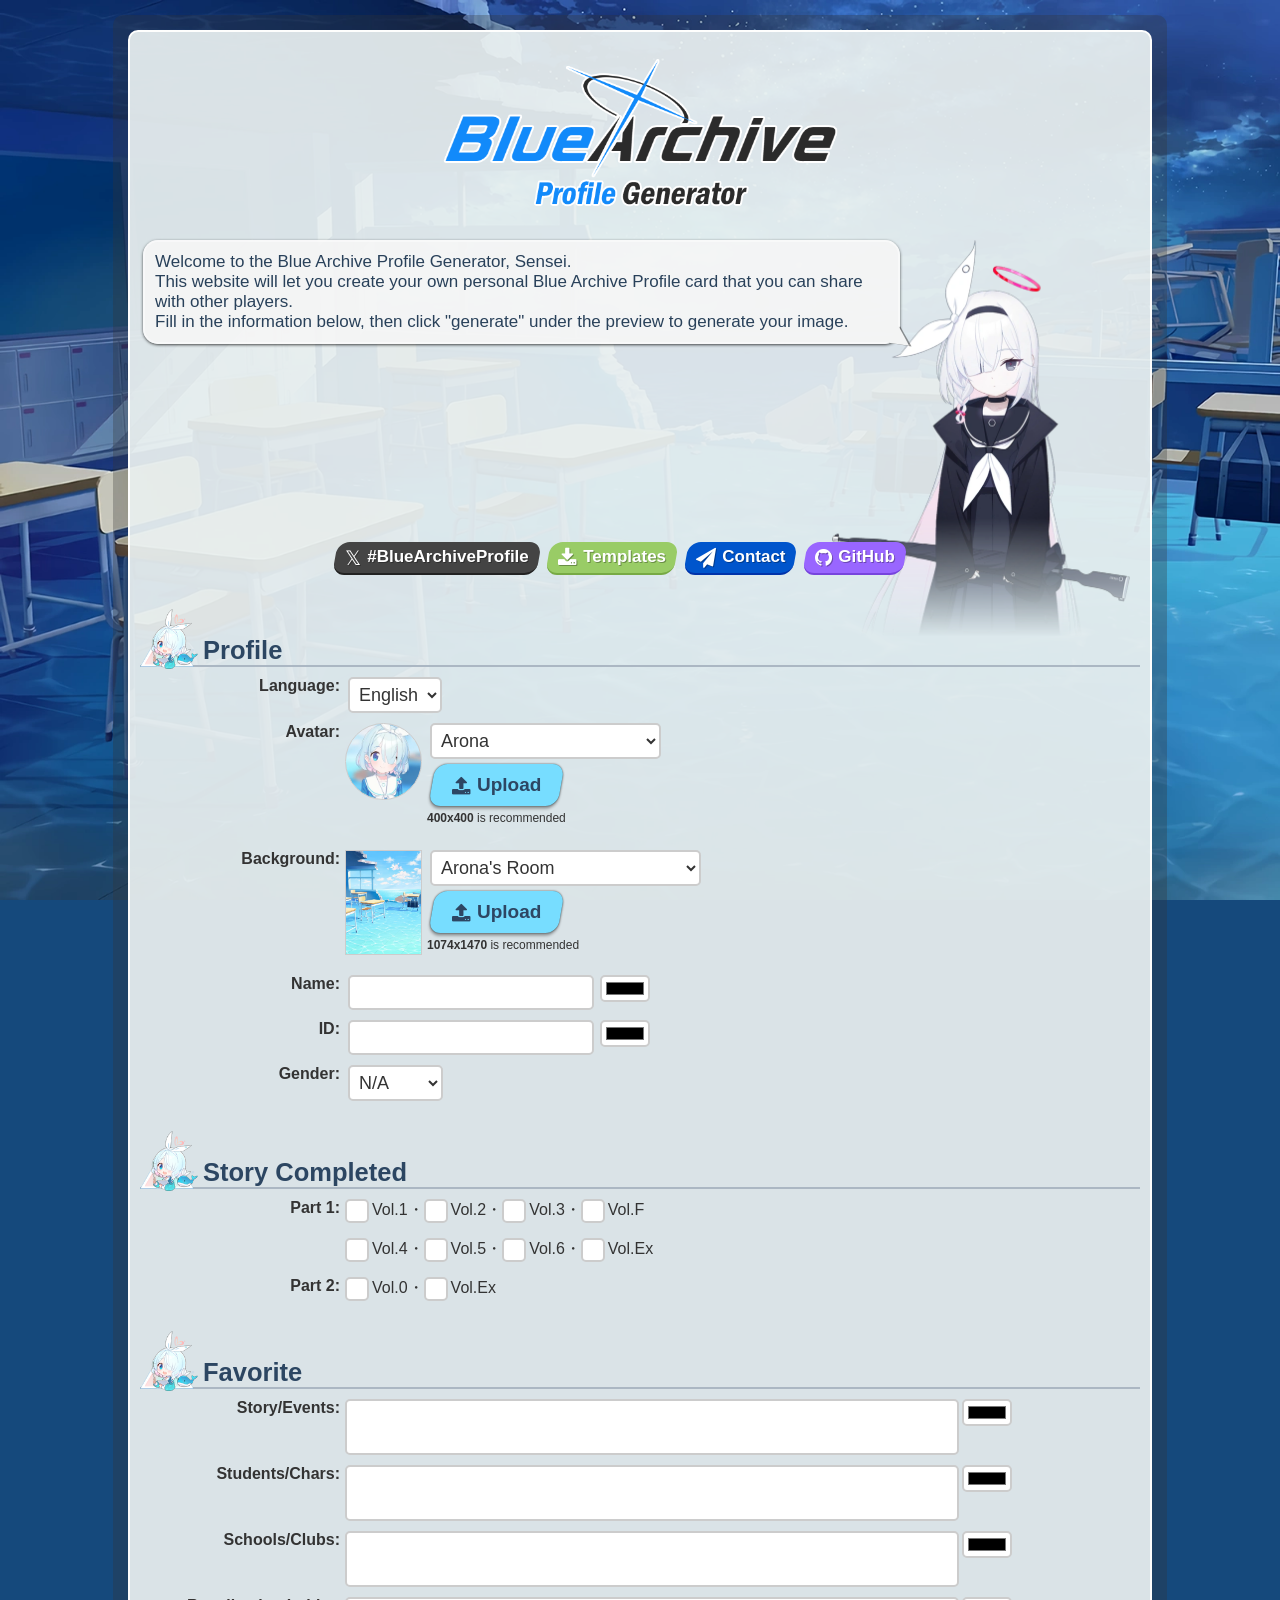
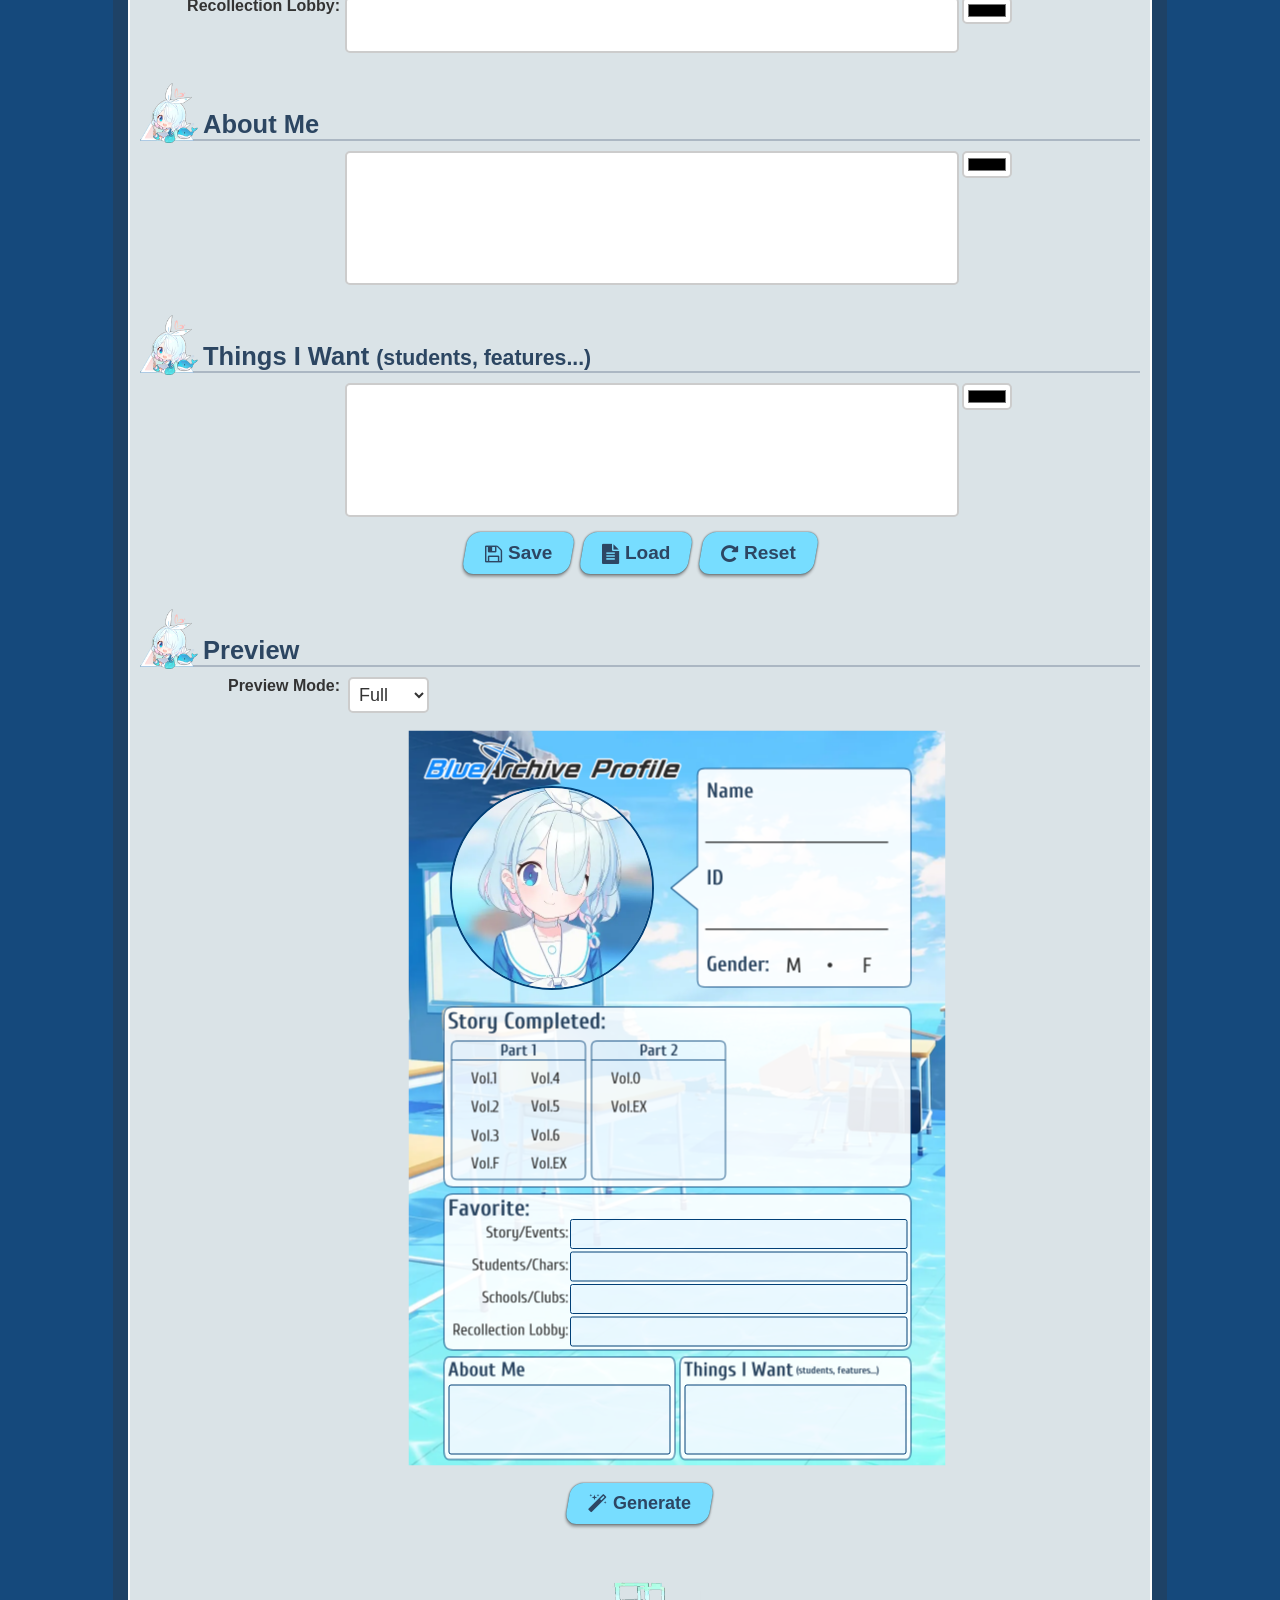
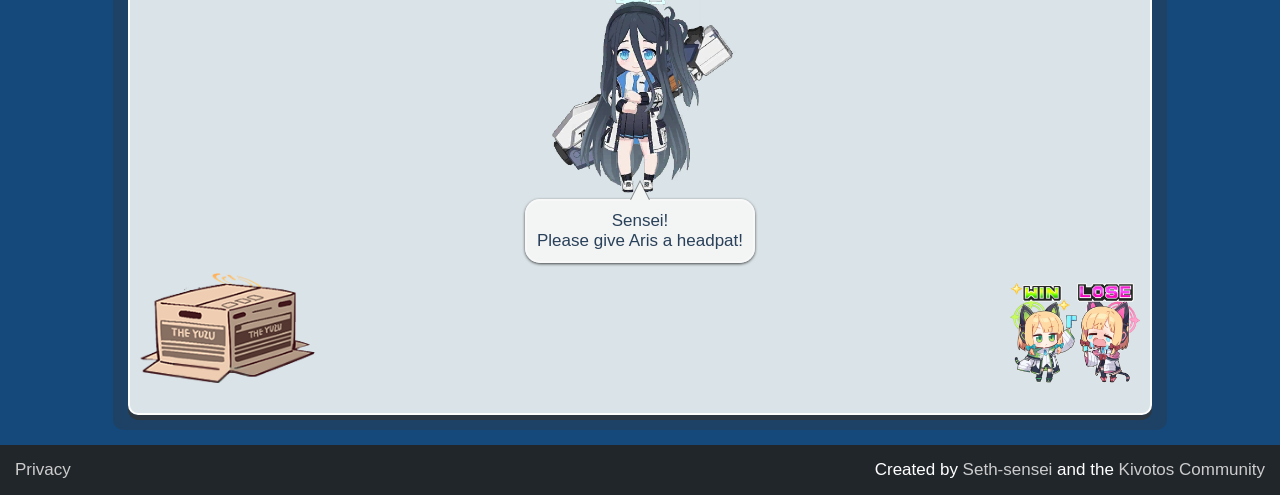
==== index.html @ 36528343 "Initial commit" ====
<!DOCTYPE html>
<html prefix="og: http://ogp.me/ns#">
  <head>
    <title>Blue Archive Profile Generator</title>
    <meta name="title" content="Blue Archive Profile Generator">
    <meta name="twitter:title" content="Blue Archive Profile Generator">
    <meta property="og:title" content="Blue Archive Profile Generator">
    <meta name="description" content="Create and share your Blue Archive profile with others.">
    <meta property="og:description" content="Create and share your Blue Archive profile with others.">
    <link rel="shortcut icon" type="image/x-icon" href="shittim-chest/images/plana.ico">

    <meta name="keywords" content="Blue Archive profile, ブルアカプロフィール, templates, テンプレート">
    <meta name="language" content="en">
    <meta charset="UTF-8">
    <meta name="viewport" content="width=device-width, initial-scale=1">

    <meta property="og:site_name" content="sethclydesdale.github.io">
    <meta property="og:url" content="https://sethclydesdale.github.io/ba-profile-generator/">
    <meta property="og:type" content="website">
    <meta property="og:image" content="https://sethclydesdale.github.io/ba-profile-generator/shittim-chest/images/social.png">
    <meta name="twitter:card" content="summary">
    <meta name="twitter:creator" content="@SethC1995">

    <link rel="stylesheet" href="shittim-chest/plana.min.css">
    <script src="shittim-chest/arona.min.js"></script>
    <script src="shittim-chest/html2canvas.min.js"></script>
    <script src="shittim-chest/ga.js" async></script>
  </head>

  <body ondrop="Arona.dropFile(event);" class="en-lang">
<script>
// quick lang change
if (storageOK && localStorage.BAProfile && !/"lang":"en"/.test(localStorage.BAProfile)) {
  Arona.profile.lang = localStorage.BAProfile.replace(/.*?"lang":"(.*?)".*/gmi, '$1');
  document.body.className = Arona.profile.lang + '-lang';
}
  
// quick background change
if (Arona.asleep) {
  document.documentElement.className = 'night';
}
</script>
    <div id="content">
      <div id="content-inner">
        <h1 id="logo"><a href="./" title="Blue Archive Profile Generator"><img src="shittim-chest/images/logo.png" alt="Blue Archive Profile Generator"></a></h1>
        <div id="intro-box" class="clear">
          <p id="intro-bubble"><span class="en">Welcome to the Blue Archive Profile Generator, Sensei!</span><span class="ja">先生、ブルアカプロフィールジェネレーターへようこそ！</span><br><span class="en">This website will let you create your own personal Blue Archive Profile card that you can share with other players.</span><span class="ja">ここで自分のブルアカプロフィールカードを作ることができます。</span><br><span class="en">Fill in the information below, then click "generate" under the preview to generate your image!</span><span class="ja">次の情報を書き込み終わったら、プレビューの下の「生成する」をクリックしてください！</span></p>
          <div id="intro-arona-container"><img id="arona" src="shittim-chest/images/arona/1.webp"><div id="headpat" onclick="Arona.headpat();"></div></div>
          <div id="preload">
            <img src="shittim-chest/images/arona/2.webp">
            <img src="shittim-chest/images/plana/2.webp">
          </div>
          <script>
            // get and cache Arona/Plana's elements
            Arona.body = document.getElementById('arona');
            Arona.container = document.getElementById('intro-arona-container');
            
            // things to do while Arona is snoozing
            if (Arona.asleep) {
              // change Arona to Plana 
              Arona.expression(1);
              
              // change tone of dialogue for Plana
              var introBubble = document.getElementById('intro-bubble');
              introBubble.innerHTML = introBubble.innerHTML.replace(/!/g, '.').replace(/！/g, '。');
            }
          </script>
        </div>
        
        <div id="button-options">
          <span class="en"><a class="link-profiles button" href="https://x.com/search?q=%23BlueArchiveProfile&src=typed_query&f=live" target="_blank"><i class="fa">&#x1D54F;</i><i>#BlueArchiveProfile</i></a></span>
          <span class="ja"><a class="link-profiles button" href="https://x.com/search?q=%23%E3%83%96%E3%83%AB%E3%82%A2%E3%82%AB%E3%83%97%E3%83%AD%E3%83%95%E3%82%A3%E3%83%BC%E3%83%AB&src=typed_query&f=live" target="_blank"><i class="fa">&#x1D54F;</i><i>#ブルアカプロフィール</i></a></span>
          <a id="link-download" class="button" href="shittim-chest/template/BA%20Profile%20Templates.zip"><i class="fa">&#xf019;</i><span class="en">Templates</span><span class="ja">テンプレート</span></a>
          <a id="link-contact" class="button" href="contact/"><i class="fa">&#xf1d8;</i><span class="en">Contact</span><span class="ja">連絡する</span></a>
          <a id="link-github" class="button" href="https://github.com/SethClydesdale/ba-profile-generator"><i class="fa">&#xf09b;</i><i>GitHub</i></a><br>
        </div>
        
        <div id="info-zone">
          <h2 id="info"><span class="en">Profile</span><span class="ja">プロフィール</span></h2>
          <div class="info-row">
            <label class="label" for="info-lang"><span class="en">Language:</span><span class="ja">言語：</span></label>
            <select id="info-lang" onchange="Arona.updateProfile(this, 'lang');">
              <option value="en" selected>English</option>
              <option value="ja">日本語</option>
            </select>
          </div>
          
          <div class="info-row">
            <label class="label" for="info-avatar"><span class="en">Avatar:</span><span class="ja">プロフィール写真：</span></label>
            <div class="sub-container clear">
              <div id="avatar-prev"></div>
              <select id="info-avatar" onchange="Arona.updateProfile(this, 'avatar');">
                <option value="custom" data-en="Custom" data-ja="カスタム"></option>
                <optgroup data-en="Schale" data-ja="シャーレ" label="">
                  <option value="arona" data-en="Arona" data-ja="アロナ" selected></option>
                  <option value="plana" data-en="Plana" data-ja="プラナ"></option>
                  <option value="sensei" data-en="Sensei (Game)" data-ja="先生（ゲーム）"></option>
                  <option value="sensei2" data-en="Sensei (Anime)" data-ja="先生（アニメ）"></option>
                  <option value="sensei3" data-en="Sensei (GDD Manga)" data-ja="先生（GKBの漫画）"></option>
                  <option value="sensei4" data-en="Sensei (PS68 Manga)" data-ja="先生（便利屋68の漫画）"></option>
                  <option value="sora" data-en="Sora" data-ja="ソラ"></option>
                </optgroup>
                <optgroup data-en="Abydos" data-ja="アビドス" label="">
                  <option value="ayane" data-en="Ayane" data-ja="アヤネ"></option>
                  <option value="ayane_swimsuit" data-en="Ayane (Swimsuit)" data-ja="アヤネ（水着）"></option>
                  <option value="hoshino" data-en="Hoshino" data-ja="ホシノ"></option>
                  <option value="hoshino_battle" data-en="Hoshino (Armed)" data-ja="ホシノ（臨戦）"></option>
                  <option value="hoshino_swimsuit" data-en="Hoshino (Swimsuit)" data-ja="ホシノ（水着）"></option>
                  <option value="nonomi" data-en="Nonomi" data-ja="ノノミ"></option>
                  <option value="nonomi_swimsuit" data-en="Nonomi (Swimsuit)" data-ja="ノノミ（水着）"></option>
                  <option value="serika" data-en="Serika" data-ja="セリカ"></option>
                  <option value="serika_new_year" data-en="Serika (New Year)" data-ja="セリカ（正月）"></option>
                  <option value="serika_swimsuit" data-en="Serika (Swimsuit)" data-ja="セリカ（水着）"></option>
                  <option value="shiroko" data-en="Shiroko" data-ja="シロコ"></option>
                  <option value="shiroko_riding" data-en="Shiroko (Riding)" data-ja="シロコ（ライディング）"></option>
                  <option value="shiroko_swimsuit" data-en="Shiroko (Swimsuit)" data-ja="シロコ（水着）"></option>
                  <option value="shiroko_terror" data-en="Shiroko＊Terror" data-ja="シロコ＊テラー"></option>
                </optgroup>
                <optgroup data-en="Arius" data-ja="アリウス" label="">
                  <option value="atsuko" data-en="Atsuko" data-ja="アツコ"></option>
                  <option value="atsuko_swimsuit" data-en="Atsuko (Swimsuit)" data-ja="アツコ（水着）"></option>
                  <option value="hiyori" data-en="Hiyori" data-ja="ヒヨリ"></option>
                  <option value="hiyori_swimsuit" data-en="Hiyori (Swimsuit)" data-ja="ヒヨリ（水着）"></option>
                  <option value="misaki" data-en="Misaki" data-ja="ミサキ"></option>
                  <option value="misaki_swimsuit" data-en="Misaki (Swimsuit)" data-ja="ミサキ（水着）"></option>
                  <option value="saori" data-en="Saori" data-ja="サオリ"></option>
                  <option value="saori_dress" data-en="Saori (Dress)" data-ja="サオリ（ドレス）"></option>
                  <option value="saori_swimsuit" data-en="Saori (Swimsuit)" data-ja="サオリ（水着）"></option>
                  <option value="subaru" data-en="Subaru" data-ja="スバル"></option>
                </optgroup>
                <optgroup data-en="Collab" data-ja="コラボ" label="">
                  <option value="hatsune_miku" data-en="Hatsune Miku" data-ja="初音ミク"></option>
                  <option value="misaka_mikoto" data-en="Misaka Mikoto" data-ja="御坂美琴"></option>
                  <option value="shokuhou_misaki" data-en="Shokuhou Misaki" data-ja="食蜂操祈"></option>
                  <option value="saten_ruiko" data-en="Saten Ruiko" data-ja="佐天涙子"></option>
                </optgroup>
                <optgroup data-en="Gehenna" data-ja="ゲヘナ" label="">
                  <option value="akari" data-en="Akari" data-ja="アカリ"></option>
                  <option value="akari_new_year" data-en="Akari (New Year)" data-ja="アカリ（正月）"></option>
                  <option value="ako" data-en="Ako" data-ja="アコ"></option>
                  <option value="ako_dress" data-en="Ako (Dress)" data-ja="アコ（ドレス）"></option>
                  <option value="aru" data-en="Aru" data-ja="アル"></option>
                  <option value="aru_dress" data-en="Aru (Dress)" data-ja="アル（ドレス）"></option>
                  <option value="aru_new_year" data-en="Aru (New Year)" data-ja="アル（正月）"></option>
                  <option value="chiaki" data-en="Chiaki" data-ja="チアキ"></option>
                  <option value="chinatsu" data-en="Chinatsu" data-ja="チナツ"></option>
                  <option value="chinatsu_hot_spring" data-en="Chinatsu (Hot Spring)" data-ja="チナツ（温泉）"></option>
                  <option value="fuuka" data-en="Fuuka" data-ja="フウカ"></option>
                  <option value="fuuka_new_year" data-en="Fuuka (New Year)" data-ja="フウカ（正月）"></option>
                  <option value="haruka" data-en="Haruka" data-ja="ハルカ"></option>
                  <option value="haruka_new_year" data-en="Haruka (New Year)" data-ja="ハルカ（正月）"></option>
                  <option value="haruna" data-en="Haruna" data-ja="ハルナ"></option>
                  <option value="haruna_new_year" data-en="Haruna (New Year)" data-ja="ハルナ（正月）"></option>
                  <option value="haruna_sportswear" data-en="Haruna (Gym)" data-ja="ハルナ（体操服）"></option>
                  <option value="hina" data-en="Hina" data-ja="ヒナ"></option>
                  <option value="hina_dress" data-en="Hina (Dress)" data-ja="ヒナ（ドレス）"></option>
                  <option value="hina_swimsuit" data-en="Hina (Swimsuit)" data-ja="ヒナ（水着）"></option>
                  <option value="ibuki" data-en="Ibuki" data-ja="イブキ"></option>
                  <option value="iori" data-en="Iori" data-ja="イオリ"></option>
                  <option value="iori_swimsuit" data-en="Iori (Swimsuit)" data-ja="イオリ（水着）"></option>
                  <option value="iroha" data-en="Iroha" data-ja="イロハ"></option>
                  <option value="izumi" data-en="Izumi" data-ja="イズミ"></option>
                  <option value="izumi_new_year" data-en="Izumi (New Year)" data-ja="イズミ（正月）"></option>
                  <option value="izumi_swimsuit" data-en="Izumi (Swimsuit)" data-ja="イズミ（水着）"></option>
                  <option value="junko" data-en="Junko" data-ja="ジュンコ"></option>
                  <option value="junko_new_year" data-en="Junko (New Year)" data-ja="ジュンコ（正月）"></option>
                  <option value="juri" data-en="Juri" data-ja="ジュリ"></option>
                  <option value="juri_part-timer" data-en="Juri (Part-Timer)" data-ja="ジュリ（アルバイト）"></option>
                  <option value="kasumi" data-en="Kasumi" data-ja="カスミ"></option>
                  <option value="kayoko" data-en="Kayoko" data-ja="カヨコ"></option>
                  <option value="kayoko_dress" data-en="Kayoko (Dress)" data-ja="カヨコ（ドレス）"></option>
                  <option value="kayoko_new_year" data-en="Kayoko (New Year)" data-ja="カヨコ（正月）"></option>
                  <option value="kirara" data-en="Kirara" data-ja="キララ"></option>
                  <option value="makoto" data-en="Makoto" data-ja="マコト"></option>
                  <option value="megu" data-en="Megu" data-ja="メグ"></option>
                  <option value="mutsuki" data-en="Mutsuki" data-ja="ムツキ"></option>
                  <option value="mutsuki_new_year" data-en="Mutsuki (New Year)" data-ja="ムツキ（正月）"></option>
                  <option value="satsuki" data-en="Satsuki" data-ja="サツキ"></option>
                  <option value="sena" data-en="Sena" data-ja="セナ"></option>
                  <option value="sena_casual" data-en="Sena (Casual)" data-ja="セナ（私服）"></option>
                </optgroup>
                <optgroup data-en="General Student Council" data-ja="連邦生徒会" label="">
                  <option value="aoi" data-en="Aoi" data-ja="アオイ"></option>
                  <option value="ayumu" data-en="Ayumu" data-ja="アユム"></option>
                  <option value="momoka" data-en="Momoka" data-ja="モモカ"></option>
                  <option value="rin" data-en="Rin" data-ja="リン"></option>
                </optgroup>
                <optgroup data-en="Highlander" data-ja="ハイランダー" label="">
                  <option value="aoba" data-en="Aoba" data-ja="アオバ"></option>
                  <option value="hikari" data-en="Hikari" data-ja="ヒカリ"></option>
                  <option value="nozomi" data-en="Nozomi" data-ja="ノゾミ"></option>
                </optgroup>
                <optgroup data-en="Hyakkiyako" data-ja="百鬼夜行" label="">
                  <option value="chise" data-en="Chise" data-ja="チセ"></option>
                  <option value="chise_swimsuit" data-en="Chise (Swimsuit)" data-ja="チセ（水着）"></option>
                  <option value="izuna" data-en="Izuna" data-ja="イズナ"></option>
                  <option value="izuna_swimsuit" data-en="Izuna (Swimsuit)" data-ja="イズナ（水着）"></option>
                  <option value="kaede" data-en="Kaede" data-ja="カエデ"></option>
                  <option value="kaho" data-en="Kaho" data-ja="カホ"></option>
                  <option value="kikyou" data-en="Kikyou" data-ja="キキョウ"></option>
                  <option value="kikyou_swimsuit" data-en="Kikyou (Swimsuit)" data-ja="キキョウ（水着）"></option>
                  <option value="michiru" data-en="Michiru" data-ja="ミチル"></option>
                  <option value="michiru_dress" data-en="Michiru (Dress)" data-ja="ミチル（ドレス）"></option>
                  <option value="mimori" data-en="Mimori" data-ja="ミモリ"></option>
                  <option value="mimori_swimsuit" data-en="Mimori (Swimsuit)" data-ja="ミモリ（水着）"></option>
                  <option value="nagusa" data-en="Nagusa" data-ja="ナグサ"></option>
                  <option value="niya" data-en="Niya" data-ja="ニヤ"></option>
                  <option value="pina" data-en="Pina" data-ja="フィーナ"></option>
                  <option value="pina_guide" data-en="Pina (Guide)" data-ja="フィーナ（ガイド）"></option>
                  <option value="renge" data-en="Renge" data-ja="レンゲ"></option>
                  <option value="renge_swimsuit" data-en="Renge (Swimsuit)" data-ja="レンゲ（水着）"></option>
                  <option value="shizuko" data-en="Shizuko" data-ja="シズコ"></option>
                  <option value="shizuko_swimsuit" data-en="Shizuko (Swimsuit)" data-ja="シズコ（水着）"></option>
                  <option value="tsubaki" data-en="Tsubaki" data-ja="ツバキ"></option>
                  <option value="tsubaki_guide" data-en="Tsubaki (Guide)" data-ja="ツバキ（ガイド）"></option>
                  <option value="tsukuyo" data-en="Tsukuyo" data-ja="ツクヨ"></option>
                  <option value="tsukuyo_dress" data-en="Tsukuyo (Dress)" data-ja="ツクヨ（ドレス）"></option>
                  <option value="umika" data-en="Umika" data-ja="ウミカ"></option>
                  <option value="wakamo" data-en="Wakamo" data-ja="ワカモ"></option>
                  <option value="wakamo_swimsuit" data-en="Wakamo (Swimsuit)" data-ja="ワカモ（水着）"></option>
                  <option value="yukari" data-en="Yukari" data-ja="ユカリ"></option>
                  <option value="yukari_swimsuit" data-en="Yukari (Swimsuit)" data-ja="ユカリ（水着）"></option>
                </optgroup>
                <optgroup data-en="Millennium" data-ja="ミレニアム" label="">
                  <option value="akane" data-en="Akane" data-ja="アカネ"></option>
                  <option value="akane_bunny_girl" data-en="Akane (Bunny)" data-ja="アカネ（バニーガール）"></option>
                  <option value="akane_school_uniform" data-en="Akane (School)" data-ja="アカネ（制服）"></option>
                  <option value="arisu" data-en="Aris" data-ja="アリス"></option>
                  <option value="arisu_battle" data-en="Aris (Armed)" data-ja="アリス（臨戦）"></option>
                  <option value="arisu_maid" data-en="Aris (Maid)" data-ja="アリス（メイド）"></option>
                  <option value="asuna" data-en="Asuna" data-ja="アスナ"></option>
                  <option value="asuna_bunny_girl" data-en="Asuna (Bunny)" data-ja="アスナ（バニーガール）"></option>
                  <option value="asuna_school_uniform" data-en="Asuna (School)" data-ja="アスナ（制服）"></option>
                  <option value="chihiro" data-en="Chihiro" data-ja="チヒロ"></option>
                  <option value="eimi" data-en="Eimi" data-ja="エイミ"></option>
                  <option value="eimi_battle" data-en="Eimi (Armed)" data-ja="エイミ（臨戦）"></option>
                  <option value="eimi_swimsuit" data-en="Eimi (Swimsuit)" data-ja="エイミ（水着）"></option>
                  <option value="hare" data-en="Hare" data-ja="ハレ"></option>
                  <option value="hare_camping" data-en="Hare (Camp)" data-ja="ハレ（キャンプ）"></option>
                  <option value="hibiki" data-en="Hibiki" data-ja="ヒビキ"></option>
                  <option value="hibiki_cheerleader" data-en="Hibiki (Cheer Squad)" data-ja="ヒビキ（応援団）"></option>
                  <option value="himari" data-en="Himari" data-ja="ヒマリ"></option>
                  <option value="himari_battle" data-en="Himari (Armed)" data-ja="ヒマリ（臨戦）"></option>
                  <option value="karin" data-en="Karin" data-ja="カリン"></option>
                  <option value="karin_bunny_girl" data-en="Karin (Bunny)" data-ja="カリン（バニーガール）"></option>
                  <option value="karin_school_uniform" data-en="Karin (School)" data-ja="カリン（制服）"></option>
                  <option value="kei" data-en="Kei" data-ja="ケイ"></option>
                  <option value="kotama" data-en="Kotama" data-ja="コタマ"></option>
                  <option value="kotama_camping" data-en="Kotama (Camp)" data-ja="コタマ（キャンプ）"></option>
                  <option value="kotori" data-en="Kotori" data-ja="コトリ"></option>
                  <option value="kotori_cheerleader" data-en="Kotori (Cheer Squad)" data-ja="コトリ（応援団）"></option>
                  <option value="koyuki" data-en="Koyuki" data-ja="コユキ"></option>
                  <option value="koyuki_pajama" data-en="Koyuki (Pajamas)" data-ja="コユキ（パジャマ）"></option>
                  <option value="maki" data-en="Maki" data-ja="マキ"></option>
                  <option value="maki_camping" data-en="Maki (Camp)" data-ja="マキ（キャンプ）"></option>
                  <option value="midori" data-en="Midori" data-ja="ミドリ"></option>
                  <option value="midori_maid" data-en="Midori (Maid)" data-ja="ミドリ（メイド）"></option>
                  <option value="momoi" data-en="Momoi" data-ja="モモイ"></option>
                  <option value="momoi_maid" data-en="Momoi (Maid)" data-ja="モモイ（メイド）"></option>
                  <option value="neru" data-en="Neru" data-ja="ネル"></option>
                  <option value="neru_bunny_girl" data-en="Neru (Bunny)" data-ja="ネル（バニーガール）"></option>
                  <option value="neru_school_uniform" data-en="Neru (School)" data-ja="ネル（制服）"></option>
                  <option value="noa" data-en="Noa" data-ja="ノア"></option>
                  <option value="noa_pajama" data-en="Noa (Pajamas)" data-ja="ノア（パジャマ）"></option>
                  <option value="rei" data-en="Rei" data-ja="レイ"></option>
                  <option value="rio" data-en="Rio" data-ja="リオ"></option>
                  <option value="rio_battle" data-en="Rio (Armed)" data-ja="リオ（臨戦）"></option>
                  <option value="sumire" data-en="Sumire" data-ja="スミレ"></option>
                  <option value="sumire_part-timer" data-en="Sumire (Part-Timer)" data-ja="スミレ（アルバイト）"></option>
                  <option value="toki" data-en="Toki" data-ja="トキ"></option>
                  <option value="toki_battle" data-en="Toki (Armed)" data-ja="トキ（臨戦）"></option>
                  <option value="toki_bunny_girl" data-en="Toki (Bunny)" data-ja="トキ（バニーガール）"></option>
                  <option value="utaha" data-en="Utaha" data-ja="ウタハ"></option>
                  <option value="utaha_cheerleader" data-en="Utaha (Cheer Squad)" data-ja="ウタハ（応援団）"></option>
                  <option value="yuuka" data-en="Yuuka" data-ja="ユウカ"></option>
                  <option value="yuuka_pajama" data-en="Yuuka (Pajamas)" data-ja="ユウカ（パジャマ）"></option>
                  <option value="yuuka_sportswear" data-en="Yuuka (Gym)" data-ja="ユウカ（体操服）"></option>
                  <option value="yuzu" data-en="Yuzu" data-ja="ユズ"></option>
                  <option value="yuzu_battle" data-en="Yuzu (Armed)" data-ja="ユズ（臨戦）"></option>
                  <option value="yuzu_maid" data-en="Yuzu (Maid)" data-ja="ユズ（メイド）"></option>
                </optgroup>
                <optgroup data-en="Red Winter" data-ja="レッドウィンター" label="">
                  <option value="cherino" data-en="Cherino" data-ja="チェリノ"></option>
                  <option value="cherino_hot_spring" data-en="Cherino (Hot Spring)" data-ja="チェリノ（温泉）"></option>
                  <option value="marina" data-en="Marina" data-ja="マリナ"></option>
                  <option value="marina_qipao" data-en="Marina (Qipao)" data-ja="マリナ（チャイナ）"></option>
                  <option value="meru" data-en="Meru" data-ja="メル"></option>
                  <option value="minori" data-en="Minori" data-ja="ミノリ"></option>
                  <option value="momiji" data-en="Momiji" data-ja="モミジ"></option>
                  <option value="nodoka" data-en="Nodoka" data-ja="ノドカ"></option>
                  <option value="nodoka_hot_spring" data-en="Nodoka (Hot Spring)" data-ja="ノドカ（温泉）"></option>
                  <option value="shigure" data-en="Shigure" data-ja="シグレ"></option>
                  <option value="shigure_hot_spring" data-en="Shigure (Hot Spring)" data-ja="シグレ（温泉）"></option>
                  <option value="takane" data-en="Takane" data-ja="タカネ"></option>
                  <option value="tomoe" data-en="Tomoe" data-ja="トモエ"></option>
                  <option value="tomoe_qipao" data-en="Tomoe (Qipao)" data-ja="トモエ（チャイナ）"></option>
                  <option value="yakumo" data-en="Yakumo" data-ja="ヤクモ"></option>
                </optgroup>
                <optgroup data-en="SRT" data-ja="SRT" label="">
                  <option value="miyako" data-en="Miyako" data-ja="ミヤコ"></option>
                  <option value="miyako_swimsuit" data-en="Miyako (Swimsuit)" data-ja="ミヤコ（水着）"></option>
                  <option value="miyu" data-en="Miyu" data-ja="ミユ"></option>
                  <option value="miyu_swimsuit" data-en="Miyu (Swimsuit)" data-ja="ミユ（水着）"></option>
                  <option value="moe" data-en="Moe" data-ja="モエ"></option>
                  <option value="moe_swimsuit" data-en="Moe (Swimsuit)" data-ja="モエ（水着）"></option>
                  <option value="niko" data-en="Niko" data-ja="ニコ"></option>
                  <option value="otogi" data-en="Otogi" data-ja="オトギ"></option>
                  <option value="saki" data-en="Saki" data-ja="サキ"></option>
                  <option value="saki_swimsuit" data-en="Saki (Swimsuit)" data-ja="サキ（水着）"></option>
                </optgroup>
                <optgroup data-en="Shanhaijing" data-ja="山海経" label="">
                  <option value="kisaki" data-en="Kisaki" data-ja="キサキ"></option>
                  <option value="kokona" data-en="Kokona" data-ja="ココナ"></option>
                  <option value="mina" data-en="Mina" data-ja="ミナ"></option>
                  <option value="reijo" data-en="Reijo" data-ja="レイジョ"></option>
                  <option value="rumi" data-en="Rumi" data-ja="ルミ"></option>
                  <option value="saya" data-en="Saya" data-ja="サヤ"></option>
                  <option value="saya_casual" data-en="Saya (Casual)" data-ja="サヤ（私服）"></option>
                  <option value="shun" data-en="Shun" data-ja="シュン"></option>
                  <option value="shun_kid" data-en="Shun (Small)" data-ja="シュン（幼女）"></option>
                </optgroup>
                <optgroup data-en="Trinity" data-ja="トリニティ" label="">
                  <option value="airi" data-en="Airi" data-ja="アイリ"></option>
                  <option value="airi_band" data-en="Airi (Band)" data-ja="アイリ（バンド）"></option>
                  <option value="azusa" data-en="Azusa" data-ja="アズサ"></option>
                  <option value="azusa_swimsuit" data-en="Azusa (Swimsuit)" data-ja="アズサ（水着）"></option>
                  <option value="hanae" data-en="Hanae" data-ja="ハナエ"></option>
                  <option value="hanae_christmas" data-en="Hanae (Christmas)" data-ja="ハナエ（クリスマス）"></option>
                  <option value="hanako" data-en="Hanako" data-ja="ハナコ"></option>
                  <option value="hanako_swimsuit" data-en="Hanako (Swimsuit)" data-ja="ハナコ（水着）"></option>
                  <option value="hasumi" data-en="Hasumi" data-ja="ハスミ"></option>
                  <option value="hasumi_sportswear" data-en="Hasumi (Gym)" data-ja="ハスミ（体操服）"></option>
                  <option value="hasumi_swimsuit" data-en="Hasumi (Swimsuit)" data-ja="ハスミ（水着）"></option>
                  <option value="hifumi" data-en="Hifumi" data-ja="ヒフミ"></option>
                  <option value="hifumi_swimsuit" data-en="Hifumi (Swimsuit)" data-ja="ヒフミ（水着）"></option>
                  <option value="hinata" data-en="Hinata" data-ja="ヒナタ"></option>
                  <option value="hinata_swimsuit" data-en="Hinata (Swimsuit)" data-ja="ヒナタ（水着）"></option>
                  <option value="ichika" data-en="Ichika" data-ja="イチカ"></option>
                  <option value="ichika_swimsuit" data-en="Ichika (Swimsuit)" data-ja="イチカ（水着）"></option>
                  <option value="kazusa" data-en="Kazusa" data-ja="カズサ"></option>
                  <option value="kazusa_band" data-en="Kazusa (Band)" data-ja="カズサ（バンド）"></option>
                  <option value="koharu" data-en="Koharu" data-ja="コハル"></option>
                  <option value="koharu_swimsuit" data-en="Koharu (Swimsuit)" data-ja="コハル（水着）"></option>
                  <option value="mari" data-en="Mari" data-ja="マリ"></option>
                  <option value="mari_idol" data-en="Mari (Pop Idol)" data-ja="マリ（アイドル）"></option>
                  <option value="mari_sportswear" data-en="Mari (Gym)" data-ja="マリ（体操服）"></option>
                  <option value="mashiro" data-en="Mashiro" data-ja="マシロ"></option>
                  <option value="mashiro_swimsuit" data-en="Mashiro (Swimsuit)" data-ja="マシロ（水着）"></option>
                  <option value="mika" data-en="Mika" data-ja="ミカ"></option>
                  <option value="mika_swimsuit" data-en="Mika (Swimsuit)" data-ja="ミカ（水着）"></option>
                  <option value="mine" data-en="Mine" data-ja="ミネ"></option>
                  <option value="mine_idol" data-en="Mine (Pop Idol)" data-ja="ミネ（アイドル）"></option>
                  <option value="nagisa" data-en="Nagisa" data-ja="ナギサ"></option>
                  <option value="nagisa_swimsuit" data-en="Nagisa (Swimsuit)" data-ja="ナギサ（水着）"></option>
                  <option value="natsu" data-en="Natsu" data-ja="ナツ"></option>
                  <option value="natsu_band" data-en="Natsu (Band)" data-ja="ナツ（バンド）"></option>
                  <option value="rabu" data-en="Rabu" data-ja="ラブ"></option>
                  <option value="reisa" data-en="Reisa" data-ja="レイサ"></option>
                  <option value="reisa_magical" data-en="Reisa (Magical)" data-ja="レイサ（マジカル）"></option>
                  <option value="sakurako" data-en="Sakurako" data-ja="サクラコ"></option>
                  <option value="sakurako_idol" data-en="Sakurako (Pop Idol)" data-ja="サクラコ（アイドル）"></option>
                  <option value="seia" data-en="Seia" data-ja="セイア"></option>
                  <option value="seia_swimsuit" data-en="Seia (Swimsuit)" data-ja="セイア（水着）"></option>
                  <option value="serina" data-en="Serina" data-ja="セリナ"></option>
                  <option value="serina_christmas" data-en="Serina (Christmas)" data-ja="セリナ（クリスマス）"></option>
                  <option value="shimiko" data-en="Shimiko" data-ja="シミコ"></option>
                  <option value="suzumi" data-en="Suzumi" data-ja="スズミ"></option>
                  <option value="suzumi_magical" data-en="Suzumi (Magical)" data-ja="スズミ（マジカル）"></option>
                  <option value="tsurugi" data-en="Tsurugi" data-ja="ツルギ"></option>
                  <option value="tsurugi_swimsuit" data-en="Tsurugi (Swimsuit)" data-ja="ツルギ（水着）"></option>
                  <option value="ui" data-en="Ui" data-ja="ウイ"></option>
                  <option value="ui_swimsuit" data-en="Ui (Swimsuit)" data-ja="ウイ（水着）"></option>
                  <option value="yoshimi" data-en="Yoshimi" data-ja="ヨシミ"></option>
                  <option value="yoshimi_band" data-en="Yoshimi (Band)" data-ja="ヨシミ（バンド）"></option>
                </optgroup>
                <optgroup data-en="Valkyrie" data-ja="ヴァルキューレ" label="">
                  <option value="fubuki" data-en="Fubuki" data-ja="フブキ"></option>
                  <option value="fubuki_swimsuit" data-en="Fubuki (Swimsuit)" data-ja="フブキ（水着）"></option>
                  <option value="kanna" data-en="Kanna" data-ja="カンナ"></option>
                  <option value="kanna_swimsuit" data-en="Kanna (Swimsuit)" data-ja="カンナ（水着）"></option>
                  <option value="kirino" data-en="Kirino" data-ja="キリノ"></option>
                  <option value="kirino_swimsuit" data-en="Kirino (Swimsuit)" data-ja="キリノ（水着）"></option>
                  <option value="konoka" data-en="Konoka" data-ja="コノカ"></option>
                </optgroup>
                <optgroup data-en="Wildhunt" data-ja="ワイルドハント" label="">
                  <option value="eri" data-en="Eri" data-ja="エリ"></option>
                  <option value="fuyu" data-en="Fuyu" data-ja="フユ"></option>
                  <option value="kanoe" data-en="Kanoe" data-ja="カノエ"></option>
                  <option value="miyo" data-en="Miyo" data-ja="ミヨ"></option>
                  <option value="rena" data-en="Rena" data-ja="レナ"></option>
                  <option value="ritsu" data-en="Ritsu" data-ja="リツ"></option>
                </optgroup>
              </select><br>
              <button id="uploadAvatar" class="button" onclick="this.nextSibling.click();"><i class="fa">&#xf093;</i><span class="en">Upload</span><span class="ja">アップロードする</span></button><input id="info-avatarCustom" type="file" accept="image/*" onchange="Arona.updateProfile(this, 'avatarCustom');">
              <span id="avatarOK" class="uploadOK" style="display:none;"><span class="en">Uploaded!</span><span class="ja">アップロードした！</span><img src="shittim-chest/images/arona-yay.png"></span>
              <div class="recommendedSize"><b>400x400</b><span class="en"> is recommended</span><span class="ja">がおすすめ</span></div>
            </div>
          </div>
          
          <div class="info-row">
            <label class="label" for="info-background"><span class="en">Background:</span><span class="ja">壁紙：</span></label>
            <div class="sub-container clear">
              <div id="bg-prev"></div>
              <select id="info-background" onchange="Arona.updateProfile(this, 'background');">
                <option value="custom" data-en="Custom" data-ja="カスタム"></option>
                <optgroup data-en="Scenery" data-ja="景色" label="">
                  <option value="arona-room" data-en="Arona's Room" data-ja="アロナの部屋" selected></option>
                  <option value="plana-room" data-en="Plana's Room" data-ja="プラナの部屋"></option>
                  <option value="abydos" data-en="Abydos" data-ja="アビドス"></option>
                  <option value="abydos2" data-en="Abydos 2" data-ja="アビドス2"></option>
                  <option value="abydos3" data-en="Abydos 3" data-ja="アビドス3"></option>
                  <option value="abydos4" data-en="Abydos 4" data-ja="アビドス4"></option>
                  <option value="arius" data-en="Arius" data-ja="アリウス"></option>
                  <option value="arius2" data-en="Arius 2" data-ja="アリウス2"></option>
                  <option value="atrahasis" data-en="Atra-Hasis' Ark" data-ja="アトラ・ハシースの箱舟"></option>
                  <option value="beach" data-en="Beach" data-ja="浜"></option>
                  <option value="city" data-en="City" data-ja="都市"></option>
                  <option value="classroom" data-en="Classroom" data-ja="教室"></option>
                  <option value="eridu" data-en="Eridu" data-ja="エリドゥ"></option>
                  <option value="eridu2" data-en="Eridu 2" data-ja="エリドゥ2"></option>
                  <option value="eridu3" data-en="Eridu 3" data-ja="エリドゥ3"></option>
                  <option value="gdd-room" data-en="GDD Clubroom" data-ja="GKBの部室"></option>
                  <option value="gdd-room2" data-en="GDD Clubroom 2" data-ja="GKBの部室2"></option>
                  <option value="gehenna" data-en="Gehenna" data-ja="ゲヘナ"></option>
                  <option value="gehenna2" data-en="Gehenna 2" data-ja="ゲヘナ2"></option>
                  <option value="gehenna3" data-en="Gehenna 3" data-ja="ゲヘナ3"></option>
                  <option value="gsc-desk" data-en="GSC President's Desk" data-ja="連邦生徒会長の机"></option>
                  <option value="hyakkiyako" data-en="Hyakkiyako" data-ja="百鬼夜行"></option>
                  <option value="hyakkiyako2" data-en="Hyakkiyako 2" data-ja="百鬼夜行2"></option>
                  <option value="hyakkiyako3" data-en="Hyakkiyako 3" data-ja="百鬼夜行3"></option>
                  <option value="hyakkiyako4" data-en="Hyakkiyako 4" data-ja="百鬼夜行4"></option>
                  <option value="hyakkiyako5" data-en="Hyakkiyako 5" data-ja="百鬼夜行5"></option>
                  <option value="kivotos" data-en="Kivotos" data-ja="キヴォトス"></option>
                  <option value="millennium" data-en="Millennium" data-ja="ミレニアム"></option>
                  <option value="millennium2" data-en="Millennium 2" data-ja="ミレニアム2"></option>
                  <option value="millennium3" data-en="Millennium 3" data-ja="ミレニアム3"></option>
                  <option value="playground" data-en="Playground" data-ja="遊び場"></option>
                  <option value="port" data-en="Port" data-ja="港"></option>
                  <option value="redwinter" data-en="Red Winter" data-ja="レッドウィンター"></option>
                  <option value="redwinter2" data-en="Red Winter 2" data-ja="レッドウィンター2"></option>
                  <option value="riverside" data-en="Riverside" data-ja="川辺"></option>
                  <option value="sanctum-tower" data-en="Sanctum Tower" data-ja="サンクトゥムタワー"></option>
                  <option value="schale" data-en="Schale" data-ja="シャーレ"></option>
                  <option value="schale2" data-en="Schale 2" data-ja="シャーレ2"></option>
                  <option value="schale3" data-en="Schale 3" data-ja="シャーレ3"></option>
                  <option value="shanhaijing" data-en="Shanhaijing" data-ja="山海経"></option>
                  <option value="shanhaijing2" data-en="Shanhaijing 2" data-ja="山海経2"></option>
                  <option value="sky" data-en="Sky" data-ja="空"></option>
                  <option value="sky2" data-en="Sky 2" data-ja="空2"></option>
                  <option value="sky3" data-en="Sky 3" data-ja="空3"></option>
                  <option value="trinity" data-en="Trinity" data-ja="トリニテイ"></option>
                  <option value="trinity2" data-en="Trinity 2" data-ja="トリニテイ2"></option>
                  <option value="trinity3" data-en="Trinity 3" data-ja="トリニテイ3"></option>
                  <option value="trinity4" data-en="Trinity 4" data-ja="トリニテイ4"></option>
                  <option value="valkyrie" data-en="Valkyrie" data-ja="ヴァルキューレ"></option>
                  <option value="wildhunt" data-en="Wild Hunt" data-ja="ワイルドハント"></option>
                  <option value="wildhunt2" data-en="Wild Hunt 2" data-ja="ワイルドハント2"></option>
                  <option value="wildhunt3" data-en="Wild Hunt 3" data-ja="ワイルドハント3"></option>
                </optgroup>
                <optgroup data-en="Students" data-ja="生徒" label="">
                  <option value="aris" data-en="Aris" data-ja="アリス"></option>
                  <option value="aris2" data-en="Aris 2" data-ja="アリス2"></option>
                  <option value="aris3" data-en="Aris 3" data-ja="アリス3"></option>
                  <option value="aris4" data-en="Aris 4" data-ja="アリス4"></option>
                  <option value="ariskei" data-en="Aris & Kei" data-ja="アリスとケイ"></option>
                  <option value="ariskei2" data-en="Aris & Kei 2" data-ja="アリスとケイ2"></option>
                  <option value="arisneru" data-en="Aris & Neru" data-ja="アリスとネル"></option>
                  <option value="arona" data-en="Arona" data-ja="アロナ"></option>
                  <option value="arona2" data-en="Arona 2" data-ja="アロナ2"></option>
                  <option value="arona3" data-en="Arona 3" data-ja="アロナ3"></option>
                  <option value="arona4" data-en="Arona 4" data-ja="アロナ4"></option>
                  <option value="aroplana" data-en="Arona & Plana" data-ja="アロプラナ"></option>
                  <option value="aroplana2" data-en="Arona & Plana 2" data-ja="アロプラナ2"></option>
                  <option value="azusa" data-en="Azusa" data-ja="アズサ"></option>
                  <option value="azusa2" data-en="Azusa 2" data-ja="アズサ2"></option>
                  <option value="cherino" data-en="Cherino" data-ja="チェリノ"></option>
                  <option value="fubuki" data-en="Fubuki" data-ja="フブキ"></option>
                  <option value="ftf" data-en="Foreclosure Task Force" data-ja="対策委員会"></option>
                  <option value="ftf2" data-en="Foreclosure Task Force 2" data-ja="対策委員会2"></option>
                  <option value="gdd" data-en="GDD" data-ja="GKB"></option>
                  <option value="gdd2" data-en="GDD 2" data-ja="GKB2"></option>
                  <option value="gdd3" data-en="GDD 3" data-ja="GKB3"></option>
                  <option value="gdd4" data-en="GDD 4" data-ja="GKB4"></option>
                  <option value="gdd5" data-en="GDD 5" data-ja="GKB5"></option>
                  <option value="gourmet" data-en="Gourmet Research Society" data-ja="美食研究会"></option>
                  <option value="haruka" data-en="Haruka" data-ja="ハルカ"></option>
                  <option value="hifumi" data-en="Hifumi" data-ja="ヒフミ"></option>
                  <option value="hikarinozomi" data-en="Hikari & Nozomi" data-ja="ヒカリとノゾミ"></option>
                  <option value="hina" data-en="Hina" data-ja="ヒナ"></option>
                  <option value="hina2" data-en="Hina 2" data-ja="ヒナ2"></option>
                  <option value="hina3" data-en="Hina 3" data-ja="ヒナ3"></option>
                  <option value="hoshihina" data-en="Hoshino & Hina" data-ja="ホシノとヒナ"></option>
                  <option value="hoshino" data-en="Hoshino" data-ja="ホシノ"></option>
                  <option value="hoshino2" data-en="Hoshino 2" data-ja="ホシノ2"></option>
                  <option value="hoshino3" data-en="Hoshino 3" data-ja="ホシノ3"></option>
                  <option value="ibuki" data-en="Ibuki" data-ja="イブキ"></option>
                  <option value="iroha" data-en="Iroha" data-ja="イロハ"></option>
                  <option value="kei" data-en="Kei" data-ja="ケイ"></option>
                  <option value="koharu" data-en="Koharu" data-ja="コハル"></option>
                  <option value="koyuki" data-en="Koyuki" data-ja="コユキ"></option>
                  <option value="mika" data-en="Mika" data-ja="ミカ"></option>
                  <option value="mutsuki" data-en="Mutsuki" data-ja="ムツキ"></option>
                  <option value="neru" data-en="Neru" data-ja="ネル"></option>
                  <option value="neru2" data-en="Neru 2" data-ja="ネル2"></option>
                  <option value="occult" data-en="Occult Research Society" data-ja="オカルト研究会"></option>
                  <option value="pandemonium" data-en="Pandemonium Society" data-ja="万魔殿"></option>
                  <option value="plana" data-en="Plana" data-ja="プラナ"></option>
                  <option value="ps68" data-en="Problem Solver 68" data-ja="便利屋68"></option>
                  <option value="reisa" data-en="Reisa" data-ja="レイサ"></option>
                  <option value="seia" data-en="Seia" data-ja="セイア"></option>
                  <option value="seia2" data-en="Seia 2" data-ja="セイア2"></option>
                  <option value="seia3" data-en="Seia 3" data-ja="セイア3"></option>
                  <option value="shunkisaki" data-en="Shun & Kisaki" data-ja="シュンとキサキ"></option>
                  <option value="shunkokona" data-en="Shun & Kokona" data-ja="シュンとココナ"></option>
                  <option value="sisterhood" data-en="The Sisterhood" data-ja="シスターフッド"></option>
                  <option value="toki" data-en="Toki" data-ja="トキ"></option>
                  <option value="wakamo" data-en="Wakamo" data-ja="ワカモ"></option>
                  <option value="yuzu" data-en="Yuzu" data-ja="ユズ"></option>
                </optgroup>
              </select><br>
              <button id="uploadBackground" class="button" onclick="this.nextSibling.click();"><i class="fa">&#xf093;</i><span class="en">Upload</span><span class="ja">アップロードする</span></button><input id="info-backgroundCustom" type="file" accept="image/*" onchange="Arona.updateProfile(this, 'backgroundCustom');">
              <span id="backgroundOK" class="uploadOK" style="display:none;"><span class="en">Uploaded!</span><span class="ja">アップロードした！</span><img src="shittim-chest/images/aris-yay.png"></span>
              <div class="recommendedSize"><b>1074x1470</b><span class="en"> is recommended</span><span class="ja">がおすすめ</span></div>
            </div>
          </div>
          
          <div class="info-row">
            <label class="label" for="info-name"><span class="en">Name:</span><span class="ja">名前：</span></label>
            <input id="info-name" type="text" oninput="Arona.updateProfile(this, 'text');">
            <input id="info-nameColor" type="color" oninput="Arona.updateProfile(this, 'fontColor');">
          </div>
          
          <div class="info-row">
            <label class="label" for="info-handle">ID:</label>
            <input id="info-handle" type="text" oninput="Arona.updateProfile(this, 'text');">
            <input id="info-handleColor" type="color" oninput="Arona.updateProfile(this, 'fontColor');">
          </div>
          
          <div class="info-row">
            <label class="label" for="info-gender"><span class="en">Gender:</span><span class="ja">性別：</span></label>
            <select id="info-gender" onchange="Arona.updateProfile(this, 'gender');">
              <option value="null" data-en="N/A" data-ja="無し" selected></option>
              <option value="male" data-en="Male" data-ja="男"></option>
              <option value="female" data-en="Female" data-ja="女"></option>
              <option value="other" data-en="Other" data-ja="他"></option>
            </select>
          </div>
          
          <h2 id="completed"><span class="en">Story Completed</span><span class="ja">クリアしたストーリー</span></h2>
          <div class="info-row">
            <div class="info-sub-row">
              <label class="label"><span class="en">Part 1:</span><span class="ja">第1部：</span></label>
              <label class="checkbox"><input id="info-p1_v1" type="checkbox" onchange="Arona.updateProfile(this, 'checkbox');">Vol.1</label><span class="divider"></span>
              <label class="checkbox"><input id="info-p1_v2" type="checkbox" onchange="Arona.updateProfile(this, 'checkbox');">Vol.2</label><span class="divider"></span>
              <label class="checkbox"><input id="info-p1_v3" type="checkbox" onchange="Arona.updateProfile(this, 'checkbox');">Vol.3</label><span class="divider"></span>
              <label class="checkbox"><input id="info-p1_vf" type="checkbox" onchange="Arona.updateProfile(this, 'checkbox');">Vol.F</label>
            </div>
            <div class="info-sub-row">
              <label class="label empty"></label>
              <label class="checkbox"><input id="info-p1_v4" type="checkbox" onchange="Arona.updateProfile(this, 'checkbox');">Vol.4</label><span class="divider"></span>
              <label class="checkbox"><input id="info-p1_v5" type="checkbox" onchange="Arona.updateProfile(this, 'checkbox');">Vol.5</label><span class="divider"></span>
              <label class="checkbox"><input id="info-p1_v6" type="checkbox" onchange="Arona.updateProfile(this, 'checkbox');">Vol.6</label><span class="divider"></span>
              <label class="checkbox"><input id="info-p1_vex" type="checkbox" onchange="Arona.updateProfile(this, 'checkbox');">Vol.Ex</label>
            </div>
            
            <div class="info-sub-row">
              <label class="label"><span class="en">Part 2:</span><span class="ja">第2部：</span></label>
              <label class="checkbox"><input id="info-p2_v0" type="checkbox" onchange="Arona.updateProfile(this, 'checkbox');">Vol.0</label><span class="divider"></span>
              <label class="checkbox"><input id="info-p2_vex" type="checkbox" onchange="Arona.updateProfile(this, 'checkbox');">Vol.Ex</label>
            </div>
          </div>
          
          <h2 id="favorite"><span class="en">Favorite</span><span class="ja">特に好きな</span></h2>
          <div class="info-row">
            <label class="label" for="info-favstory"><span class="en">Story/Events:</span><span class="ja">ストーリー/イベント：</span></label>
            <textarea id="info-favstory" class="large-input" oninput="Arona.updateProfile(this, 'text');"></textarea>
            <input id="info-favstoryColor" type="color" oninput="Arona.updateProfile(this, 'fontColor');">
          </div>
          
          <div class="info-row">
            <label class="label" for="info-favchar"><span class="en">Students/Chars:</span><span class="ja">生徒/キャラ：</span></label>
            <textarea id="info-favchar" class="large-input" oninput="Arona.updateProfile(this, 'text');"></textarea>
            <input id="info-favcharColor" type="color" oninput="Arona.updateProfile(this, 'fontColor');">
          </div>
          
          <div class="info-row">
            <label class="label" for="info-favschool"><span class="en">Schools/Clubs:</span><span class="ja">学園/部：</span></label>
            <textarea id="info-favschool" class="large-input" oninput="Arona.updateProfile(this, 'text');"></textarea>
            <input id="info-favschoolColor" type="color" oninput="Arona.updateProfile(this, 'fontColor');">
          </div>
          
          <div class="info-row">
            <label class="label" for="info-favlobby"><span class="en">Recollection Lobby:</span><span class="ja">メモリアルロビー：</span></label>
            <textarea id="info-favlobby" class="large-input" oninput="Arona.updateProfile(this, 'text');"></textarea>
            <input id="info-favlobbyColor" type="color" oninput="Arona.updateProfile(this, 'fontColor');">
          </div>
          
          <h2 id="about"><span class="en">About Me</span><span class="ja">自己紹介</span></h2>
          <div class="info-row">
            <label class="label empty"></label>
            <textarea id="info-about" class="large-input" oninput="Arona.updateProfile(this, 'text');"></textarea>
            <input id="info-aboutColor" type="color" oninput="Arona.updateProfile(this, 'fontColor');">
          </div>
          
          <h2 id="wants"><span class="en">Things I Want <small>(students, features...)</small></span><span class="ja">欲しいもの <small>(生徒や機能など)</small></span></h2>
          <div class="info-row">
            <label class="label empty"></label>
            <textarea id="info-wants" class="large-input" oninput="Arona.updateProfile(this, 'text');"></textarea>
            <input id="info-wantsColor" type="color" oninput="Arona.updateProfile(this, 'fontColor');">
          </div>
        </div>

        <div id="profile-controls" class="center">
          <button id="downloadProfile" class="button" onclick="Arona.downloadProfile();"><i class="fa">&#xf0c7;</i><span class="en">Save</span><span class="ja">セーブする</span></button>
          <button id="uploadProfile" class="button" onclick="this.nextSibling.click();"><i class="fa">&#xf15c;</i><span class="en">Load</span><span class="ja">ロードする</span></button><input id="fileLoader" type="file" accept=".json" onchange="Arona.uploadProfile(this);">
          <button id="resetProfile" class="button" onclick="Arona.resetProfile();"><i class="fa">&#xf01e;</i><span class="en">Reset</span><span class="ja">リセットする</span></button>
        </div>
        
        <h2 id="preview"><span class="en">Preview</span><span class="ja">プレビュー</span></h2>
        <div class="info-row">
          <label class="label" for="info-prevMode"><span class="en">Preview Mode:</span><span class="ja">プレビューモード：</span></label>
          <select id="info-prevMode" onchange="Arona.updateProfile(this, 'prevMode');">
            <option value="full" data-en="Full" data-ja="丸見え" selected></option>
            <option value="zoom" data-en="Zoom" data-ja="ズーム"></option>
          </select>
        </div>
        <div class="center">
          <div id="preview-box" class="prev-full">
            <div id="template" class="null-gender">
              <div id="ba-lang"></div>
              <div id="ba-avatar-container"><div id="ba-avatar"></div></div>
              <div id="ba-name" class="text-zone"></div>
              <div id="ba-handle" class="text-zone"></div>
              <div id="ba-gender" class="circle"></div>
              <div id="ba-p1_v1" class="rect"></div>
              <div id="ba-p1_v2" class="rect"></div>
              <div id="ba-p1_v3" class="rect"></div>
              <div id="ba-p1_vf" class="rect"></div>
              <div id="ba-p1_v4" class="rect"></div>
              <div id="ba-p1_v5" class="rect"></div>
              <div id="ba-p1_v6" class="rect"></div>
              <div id="ba-p1_vex" class="rect"></div>
              <div id="ba-p2_v0" class="rect"></div>
              <div id="ba-p2_vex" class="rect"></div>
              <div id="ba-favstory" class="text-zone"></div>
              <div id="ba-favchar" class="text-zone"></div>
              <div id="ba-favschool" class="text-zone"></div>
              <div id="ba-favlobby" class="text-zone"></div>
              <div id="ba-about" class="text-zone"></div>
              <div id="ba-wants" class="text-zone"></div>
            </div>
            <script>Arona.restoreProfile();</script>
          </div>
        </div>
        
        <div class="center">
          <button id="generateProfile" class="button" onclick="Arona.generateProfile();"><i class="fa">&#xf0d0;</i><span class="en">Generate</span><span class="ja">生成する</span></button>
        </div>
        <br>
        
        <div id="aris-easter-egg" class="center">
          <div id="aris-container"><img id="aris" src="shittim-chest/images/aris.png"><div id="aris-headpat" onclick="Arona.headpatAris();"></div></div>
        </div>
        <div class="center">
          <div id="aris-dialogue" class="dialogue">
            <div id="message-1">
              <span class="en">Sensei!<br>Please give Aris a headpat!</span>
              <span class="ja">先生！<br>アリス、なでなでしてほしいです！</span>
            </div>
            <div id="message-2" style="display:none;">
              <span class="en">Thank you, Sensei!<br>Aris is really happy now!</span>
              <span class="ja">ありがとうございます、先生！！<br>アリス、とっても嬉しいです！</span>
            </div>
          </div>
        </div>
        <br>
        
        <div class="clear">
          <div id="yuzu-easter-egg" onclick="Arona.unbox();"><img id="yuzu" src="shittim-chest/images/yuzu-unboxed.png"><img id="yuzu-box" src="shittim-chest/images/yuzu-box.png"></div>
          <div id="momomido-easter-egg"><img id="midori" src="shittim-chest/images/midori.png" onclick="Arona.kachimashita();"><img id="momoi" src="shittim-chest/images/momoi.png" onclick="Arona.kuyashi();"></div>
        </div>
      </div>
    </div>
    
    <footer class="clear">
      <ul class="footer-left">
        <li><a href="https://sethclydesdale.github.io/privacy/">Privacy</a></li>
      </ul>

      <ul class="footer-right">
        <li>Created by <a href="https://github.com/SethClydesdale">Seth-sensei</a> and the <a href="https://github.com/SethClydesdale/ba-profile-generator/graphs/contributors">Kivotos Community</a></li>
      </ul>
    </footer>
    
    <script>Arona.kidou();</script>
  </body>
</html>
---- shittim-chest/plana.min.css ----
@font-face{font-family:NotoSansJPWeb;src:local("Noto Sans JP"),url(fonts/NotoSansJP.ttf) format('truetype');font-style:normal;font-display:swap;ascent-override:100%;descent-override:0;line-gap-override:0}@font-face{font-family:CuprumWeb;src:url(fonts/Cuprum-Variable.ttf) format('truetype');font-weight:400;font-style:normal}@font-face{font-family:FontAwesomeWeb;src:url(fonts/fontawesome-webfont.eot?v=4.7.0);src:url(fonts/fontawesome-webfont.eot?#iefix&v=4.7.0) format('embedded-opentype'),url(fonts/fontawesome-webfont.woff2?v=4.7.0) format('woff2'),url(fonts/fontawesome-webfont.woff?v=4.7.0) format('woff'),url(fonts/fontawesome-webfont.ttf?v=4.7.0) format('truetype'),url(fonts/fontawesome-webfont.svg?v=4.7.0#fontawesomeregular) format('svg');font-weight:400;font-style:normal}@font-face{font-family:FontAwesomeBrands;src:url(fonts/fa-brands.woff2?v=4.7.0) format('woff2'),url(fonts/fa-brands.ttf?v=4.7.0) format('truetype'),font-weight:normal;font-style:normal}.fa{display:inline-block;font:normal normal normal 14px/1 FontAwesomeWeb,FontAwesomeBrands,FontAwesome;font-size:inherit;text-rendering:auto;-webkit-font-smoothing:antialiased;-moz-osx-font-smoothing:grayscale}@keyframes jump{0%{top:0}25%{top:15px}50%{top:0}75%{top:-15px}100%{top:0}}@keyframes shake{0%{-webkit-transform:translate3d(0,0,0);transform:translate3d(0,0,0)}25%{-webkit-transform:translate3d(15px,0,0);transform:translate3d(15px,0,0)}50%{-webkit-transform:translate3d(0,0,0);transform:translate3d(0,0,0)}75%{-webkit-transform:translate3d(-15px,0,0);transform:translate3d(-15px,0,0)}100%{-webkit-transform:translate3d(0,0,0);transform:translate3d(0,0,0)}}@keyframes rage1{0%{top:0}25%{top:5px}50%{top:0}75%{top:-5px}100%{top:0}}@keyframes rage2{0%{left:0}25%{left:5px}50%{left:0}75%{left:-5px}100%{left:0}}.jump{animation:jump .5s ease-in-out}.shake{animation:shake .2s linear}.rage1{animation:rage1 .2s ease-in-out 5}.rage2{animation:rage2 .2s ease-in-out 7}.en,.ja{visibility:hidden;position:fixed;height:0;width:0}.en-lang .en,.ja-lang .ja{visibility:visible;position:static;height:auto;width:auto}input[type=color],input[type=number],input[type=text],select,textarea{font-size:18px;font-family:NotoSansJPWeb,"Noto Sans JP","メイリオ",Meiryo,Osaka,"ヒラギノ角ゴ Pro W3","Hiragino Kaku Gothic Pro",Helvetica,Arial,sans-serif;color:#333;background:#fff;border:2px solid #ccc;border-radius:5px;padding:5px;outline:0;resize:none}input[type=color]:disabled,input[type=text]:disabled,select:disabled,textarea:disabled{color:#333}input[type=color]::placeholder,input[type=text]::placeholder,textarea::placeholder{color:#bbb}input[type=color]:hover,input[type=number]:hover,input[type=text]:hover,select:hover,textarea:hover{border-color:#aaa}input[type=color]:focus,input[type=number]:focus,input[type=text]:focus,select:focus,textarea:focus{border-color:#18f}input[type=color]{vertical-align:top;padding:1px 2px}input[type=color],select{cursor:pointer}.info-row{font-size:0;margin:10px 0}.info-sub-row{margin-bottom:15px}.info-row input,.info-row select{margin:0 3px}.info-row .label{font-weight:700;font-size:16px;text-align:right;vertical-align:top;display:inline-block;width:200px;margin-right:5px}.info-row input[type=checkbox],.info-row label[for]{cursor:pointer}.info-row .checkbox:hover,.info-row label[for]:hover{color:#39c}.info-row .label.empty{visibility:hidden}.sub-container{display:inline-block;width:500px;max-width:100%}.info-row .checkbox{font-size:16px;cursor:pointer}.large-input{width:60%}.divider:after{content:"・";font-size:16px;color:#333}input[type=file]{position:absolute;visibility:hidden;height:1px;width:1px}#info-about,#info-wants{height:120px;resize:none}#avatar-prev{background:#fff;border:1px solid #ccc;height:75px;width:75px;margin-right:5px;border-radius:100%;background-image:url(template/avatar/arona.webp);background-size:cover;background-position:center;background-repeat:no-repeat;display:inline-block;vertical-align:middle;float:left;margin-bottom:40px}#bg-prev{background:#fff;border:1px solid #ccc;height:103px;width:75px;margin-right:5px;background-image:url(template/bg/arona-room.webp);background-size:cover;background-position:center;display:inline-block;vertical-align:middle;float:left;margin-bottom:10px}.customBG{background-size:cover;background-position:center}.recommendedSize{font-size:12px}.uploadOK{color:#080;font-size:16px;font-weight:700;margin-left:3px}.uploadOK img{position:absolute;margin-left:6px;max-height:100px}#profile-controls{font-size:0}#preview-box{border:2px solid #ccc;display:inline-block;margin:10px auto;max-width:100%;height:550px;overflow:auto}#preview-box.prev-full{height:auto;width:auto;max-width:none;overflow:hidden;border:none;margin:0;-webkit-transform:scale(.5);transform:scale(.5);margin-top:-360px;margin-bottom:-360px}#generateProfile{font-size:18px}#template{width:1074px;height:1470px;margin:0 auto;position:relative;background-image:url(template/bg/arona-room.webp);background-repeat:no-repeat;font-family:Cuprum,CuprumWeb,NotoSansJPWeb,"Noto Sans JP","メイリオ",Meiryo,Osaka,"ヒラギノ角ゴ Pro W3","Hiragino Kaku Gothic Pro",Helvetica,Arial,sans-serif;color:#333}#ba-lang{top:0;left:0;right:0;bottom:0}.en-lang #ba-lang{background-image:url(template/en.png)}.ja-lang #ba-lang{background-image:url(template/ja.png)}#template>*{position:absolute}.text-zone{font-size:23px;line-height:27px;text-align:left;overflow:hidden}.circle,.rect{border:3px solid #000;height:50px;width:50px;border-radius:100%;display:none}.rect{border-radius:10px}.circle.complete,.rect.complete{border-color:#080;opacity:.7;display:block}.complete:after{content:"\f00c";color:#080;font-family:fontawesome;font-size:20px;height:20px;width:20px;line-height:20px;position:absolute;top:10px;left:-25px}#ba-avatar-container{height:400px;width:400px;left:83px;top:111px;border-radius:100%;border:4px solid #024077;overflow:hidden}#ba-avatar{position:absolute;top:0;left:0;height:100%;width:100%;background-position:center;background-size:cover;background-repeat:no-repeat;background-image:url(template/avatar/arona.webp)}#ba-handle,#ba-name{font-size:38px;left:595px;width:363px;overflow:visible!important;line-height:normal!important}#ba-name{top:181px}#ba-handle{top:355px}#ba-gender{top:441px}.male-gender #ba-gender{border-color:#39c;left:743px;display:block}.female-gender #ba-gender{border-color:#c9c;left:889px;display:block}.other-gender #ba-gender{border-color:#999;left:815px;display:block}#ba-p1_v1,#ba-p1_v2,#ba-p1_v3,#ba-p1_v4,#ba-p1_v5,#ba-p1_v6,#ba-p1_vex,#ba-p1_vf,#ba-p2_v0,#ba-p2_vex{height:40px;width:65px}#ba-p1_vex,#ba-p2_vex{width:78px}#ba-p1_v1,#ba-p1_v4,#ba-p2_v0{top:672px}#ba-p1_v2,#ba-p1_v5,#ba-p2_vex{top:729px}#ba-p1_v3,#ba-p1_v6{top:787px}#ba-p1_vex,#ba-p1_vf{top:842px}#ba-p1_v1,#ba-p1_v2,#ba-p1_v3,#ba-p1_vf{left:117px}#ba-p1_v4,#ba-p1_v5,#ba-p1_v6,#ba-p1_vex{left:239px}#ba-p2_v0,#ba-p2_vex{left:399px}#ba-favchar,#ba-favlobby,#ba-favschool,#ba-favstory{left:323px;width:675px;height:60px;border:2px solid #024077;box-sizing:border-box;border-radius:5px;background:rgba(18,138,250,.05);padding:2px}#ba-favstory{top:977px}#ba-favchar{top:1042px}#ba-favschool{top:1107px}#ba-favlobby{top:1172px}#ba-about,#ba-wants{top:1308px;left:80px;width:444px;height:140px;white-space:normal;border:2px solid #024077;box-sizing:border-box;border-radius:5px;background:rgba(18,138,250,.05);padding:2px}#ba-wants{left:552px}.ja-lang .text-zone{font-size:20px}.ja-lang #ba-handle,.ja-lang #ba-name{font-size:28px;font-weight:400}.ja-lang #ba-name{top:185px}.ja-lang #ba-handle{top:360px}.ja-lang .male-gender #ba-gender{left:738px}.ja-lang .female-gender #ba-gender{left:891px}body{color:#333;background:url(images/bg.webp) 0 80% no-repeat fixed #3397bd;background-size:cover;font-size:17px;font-family:NotoSansJPWeb,"Noto Sans JP","メイリオ",Meiryo,Osaka,"ヒラギノ角ゴ Pro W3","Hiragino Kaku Gothic Pro",Helvetica,Arial,sans-serif;padding:0;margin:0;display:flex;position:relative;min-height:100vh;flex-direction:column}.night body{background:url(images/bg-night.webp) 0 80% no-repeat fixed #15497c;background-size:cover}#content{width:80%;max-width:1200px;margin:15px auto;padding:15px;border-radius:10px;background:#333;background:rgba(50,50,50,.3)}#content-inner{background:rgba(239,245,246,.9);border:2px solid #fefefd;border-radius:10px;min-height:300px;padding:25px 10px;box-shadow:0 5px 0 rgba(50,50,50,.7)}#logo{text-align:center;margin:0 0 20px 0}#logo img{width:400px}#logo img:hover{opacity:.75}#intro-box{position:relative;z-index:1}#arona{height:620px}#headpat{position:absolute;border-radius:100%;height:70px;width:103px;top:53px;left:105px;cursor:pointer}#intro-arona-container{max-height:400px;margin-bottom:-100px;overflow:hidden;margin-right:10px;position:relative;top:0;float:right;z-index:-1}#button-options{font-size:0;text-align:right;padding-right:230px;position:relative;z-index:1}#button-options a{color:#fff;font-size:17px;text-shadow:1px 1px 0 rgba(0,0,0,.3);box-shadow:none;padding:5px 10px}#button-options .link-profiles{background-color:#444;border-bottom:2px solid #222}#button-options .link-profiles:hover{background-color:#333}#button-options .link-profiles:active,#button-options .link-profiles:focus{background-color:#222}#link-contact{background-color:#05c;border-bottom:2px solid #03a}#link-github{background-color:#96f;border-bottom:2px solid #74d}#link-download{background-color:#9c6;border-bottom:2px solid #7a4}#link-contact:hover{background-color:#04b}#link-github:hover{background-color:#85e}#link-download:hover{background-color:#8b5}#link-contact:active,#link-contact:focus{background-color:#03a}#link-github:active,#link-github:focus{background-color:#74d}#link-download:active,#link-download:focus{background-color:#7a4}#preload{width:1px;height:1px;visibility:hidden;overflow:hidden}#intro-bubble,.dialogue{color:#29415a;background:#eee;background:rgba(245,245,245,.9);box-shadow:0 1px 3px rgba(0,0,0,.7);border:2px solid #fefefd;border:2px solid rgba(250,250,250,.7);border-radius:15px;display:inline-block;padding:10px;position:relative;z-index:0}#intro-bubble{min-width:200px;min-height:30px;float:right;margin:3px;margin-right:240px;margin-bottom:-110px}#intro-bubble:after{content:"";border-bottom:20px solid #f3f4f4;border-right:10px solid transparent;border-left:10px solid transparent;position:absolute;right:-13px;bottom:-8px;-webkit-transform:rotate(125deg);transform:rotate(125deg)}#intro-bubble:before{content:"";border-bottom:21px solid #333;border-bottom:21px solid rgba(50,50,50,.5);border-right:10px solid transparent;border-left:10px solid transparent;position:absolute;right:-14.5px;bottom:-9.5px;-webkit-transform:rotate(125deg);transform:rotate(125deg)}.dialogue:after{content:"";border-bottom:20px solid #f3f4f4;border-right:10px solid transparent;border-left:10px solid transparent;position:absolute;top:-19.5px;left:50%;margin-left:-10px}.dialogue:before{content:"";border-bottom:20px solid #333;border-bottom:20px solid rgba(50,50,50,.5);border-right:10px solid transparent;border-left:10px solid transparent;position:absolute;top:-21.5px;left:50%;margin-left:-10px}.center{text-align:center}.clear:after,.column-row:after{content:"";display:table;clear:both}a{color:#18f;text-decoration:none;cursor:pointer;outline:0}a:hover{color:#06d}a:focus{color:#ba0;text-decoration:underline}a.button{text-decoration:none;display:inline-block}.button,a.button{font-size:19px;font-family:NotoSansJPWeb,"Noto Sans JP","メイリオ",Meiryo,Osaka,"ヒラギノ角ゴ Pro W3","Hiragino Kaku Gothic Pro",Helvetica,Arial,sans-serif;font-weight:700;color:#2d4663;padding:10px 20px;margin:5px;background:#7df;border:none;border-radius:12px;box-shadow:0 0 2px rgba(0,0,0,.7),0 3px 3px rgba(0,0,0,.3);cursor:pointer;-webkit-transform:skew(-10deg);transform:skew(-10deg);user-select:none;outline:0}.button:focus,.button:hover,a.button:focus,a.button:hover{color:#2d4663}.button:focus,.button:hover,a.button:focus,a.button:hover,button:focus,button:hover{background:#8ef}.button:active,a.button:active,button:active{color:#4b2116;background:#f5e94b}.button .fa{font-size:20px;margin-right:6px;vertical-align:middle}.button i,.button span,button i,button span{font-style:normal;display:inline-block;-webkit-transform:skew(10deg);transform:skew(10deg)}#link-github .fa{font-size:20px}.pseudo_checkbox{display:inline-block;text-align:center;background:#fff;border:2px solid #ccc;border-radius:5px;height:20px;width:20px;vertical-align:middle;margin-right:3px;position:relative;overflow:hidden;cursor:pointer}.pseudo_checkbox:focus,.pseudo_checkbox:hover{border-color:#18f;outline:0}.pseudo_checkbox:after{content:"\f00c";color:#18f;font-family:FontAwesomeWeb,FontAwesome;font-size:0;position:absolute;top:0;left:0;right:0;line-height:20px}input:checked+.pseudo_checkbox:after{font-size:20px}.input_hidden{visibility:hidden;position:absolute}input[disabled]+.pseudo_checkbox{opacity:.5;cursor:not-allowed}.checkbox_label{font-weight:600;cursor:pointer;user-select:none;opacity:.5}.checkbox_label:hover{opacity:.8}input:checked~.checkbox_label{opacity:1}.checkbox_input{visibility:hidden}input:checked~.checkbox_input{visibility:visible}.menu-list{text-align:left;list-style-type:none}.menu-list li{margin:20px 0}.menu-list.with-halo li{background:url(images/halo.png) no-repeat 0 50%;min-height:25px;padding-left:35px}h2{color:#2c4662;border-bottom:2px solid #abb7c3;margin-top:30px;margin-bottom:10px}h2:before{content:"";background:url(images/arona.png) no-repeat center transparent;background-size:cover;display:inline-block;margin-right:5px;margin-bottom:-10px;height:60px;width:58px}.title{color:#333;font-size:28px;margin:20px 0}.title-desc{font-size:16px}.title-med{font-size:18px;margin:10px 0}.section-title{color:#39c;font-size:24px;border-bottom:2px solid #39c;margin:0;padding-bottom:6px}.sub-title{font-size:18px;margin:16px 0}#aris-easter-egg{max-width:100%;width:300px;margin:0 auto;position:relative}#aris-container{position:relative;height:250px;text-align:center}#aris{max-width:100%;max-height:250px;position:absolute;left:50%;bottom:0;transform:translate(-50%,0)}#aris-headpat{height:40px;width:55px;border-radius:100%;position:absolute;top:52px;left:119px;cursor:pointer}#yuzu-easter-egg{float:left;cursor:pointer;position:relative}#yuzu{position:absolute;left:35px;margin-top:-10px}#yuzu-box{position:absolute;margin-top:0;opacity:1;visibility:visible;transition:.5s;transition-property:margin-top,opacity,visibility}#yuzu-box.unboxed{margin-top:-125px;opacity:0;visibility:hidden}#momomido-easter-egg img,#yuzu-easter-egg img{max-height:100px}#momomido-easter-egg{float:right;cursor:pointer}#midori,#momoi{position:relative}footer{color:#fff;background:#333;background:rgba(35,35,35,.9);text-align:center;padding:15px;position:relative}#light-switch-label,footer a{color:#ccc}#light-switch-label:hover,footer a:hover{color:#fff}footer ul{list-style-type:none;margin:0;padding:0}footer li{float:left}footer li:before{content:"\f111";font-family:FontAwesomeWeb,FontAwesome;font-size:6px;margin:0 5px;vertical-align:middle}footer li:first-child:before{display:none}.footer-left{float:left}.footer-right{float:right}@media (max-width:1200px){#preview-box.prev-full{margin-left:-230px}}@media (max-width:900px){#content{width:100%;padding:25px 0}}@media (max-width:750px){#logo img{max-width:100%}.info-row{text-align:center;margin-bottom:30px}.uploadOK{display:block}.info-row .label{font-size:18px;text-align:left;border-bottom:2px solid #abb7c3;margin-bottom:5px;padding-bottom:2px;display:block;width:auto}#avatar-prev,#bg-prev{margin-right:0;margin-bottom:5px;float:none}.info-row input[type=text],.info-row select,.info-row textarea{width:90%}.info-row input[type=color]{margin-top:5px}#button-options{text-align:center;margin-top:70px;padding:0!important}#intro-arona-container,#intro-bubble{text-align:center;float:none}#intro-bubble{width:90%;min-width:auto;margin:0 auto}#intro-bubble:after,#intro-bubble:before{bottom:-20px;right:45%;-webkit-transform:rotate(180deg);transform:rotate(180deg)}#intro-bubble:before{bottom:-22px}#headpat{left:50%;margin-left:-40px}#contact-links{float:none!important;display:block;width:80%!important;margin:0 auto;margin-top:60px;top:0!important;right:0!important}.footer-left,.footer-right{text-align:center;margin:15px 0;float:none}}@media (max-width:400px){#arona{height:500px}#headpat{top:42px;margin-left:-33px;width:80px;height:50px}#momomido-easter-egg,#yuzu-easter-egg{float:none}#yuzu-easter-egg{height:100px;margin-top:20px;margin-bottom:20px;text-align:center}#yuzu-box{margin-left:-85px}#yuzu{margin-left:-50px;left:auto}#momomido-easter-egg{text-align:center}}
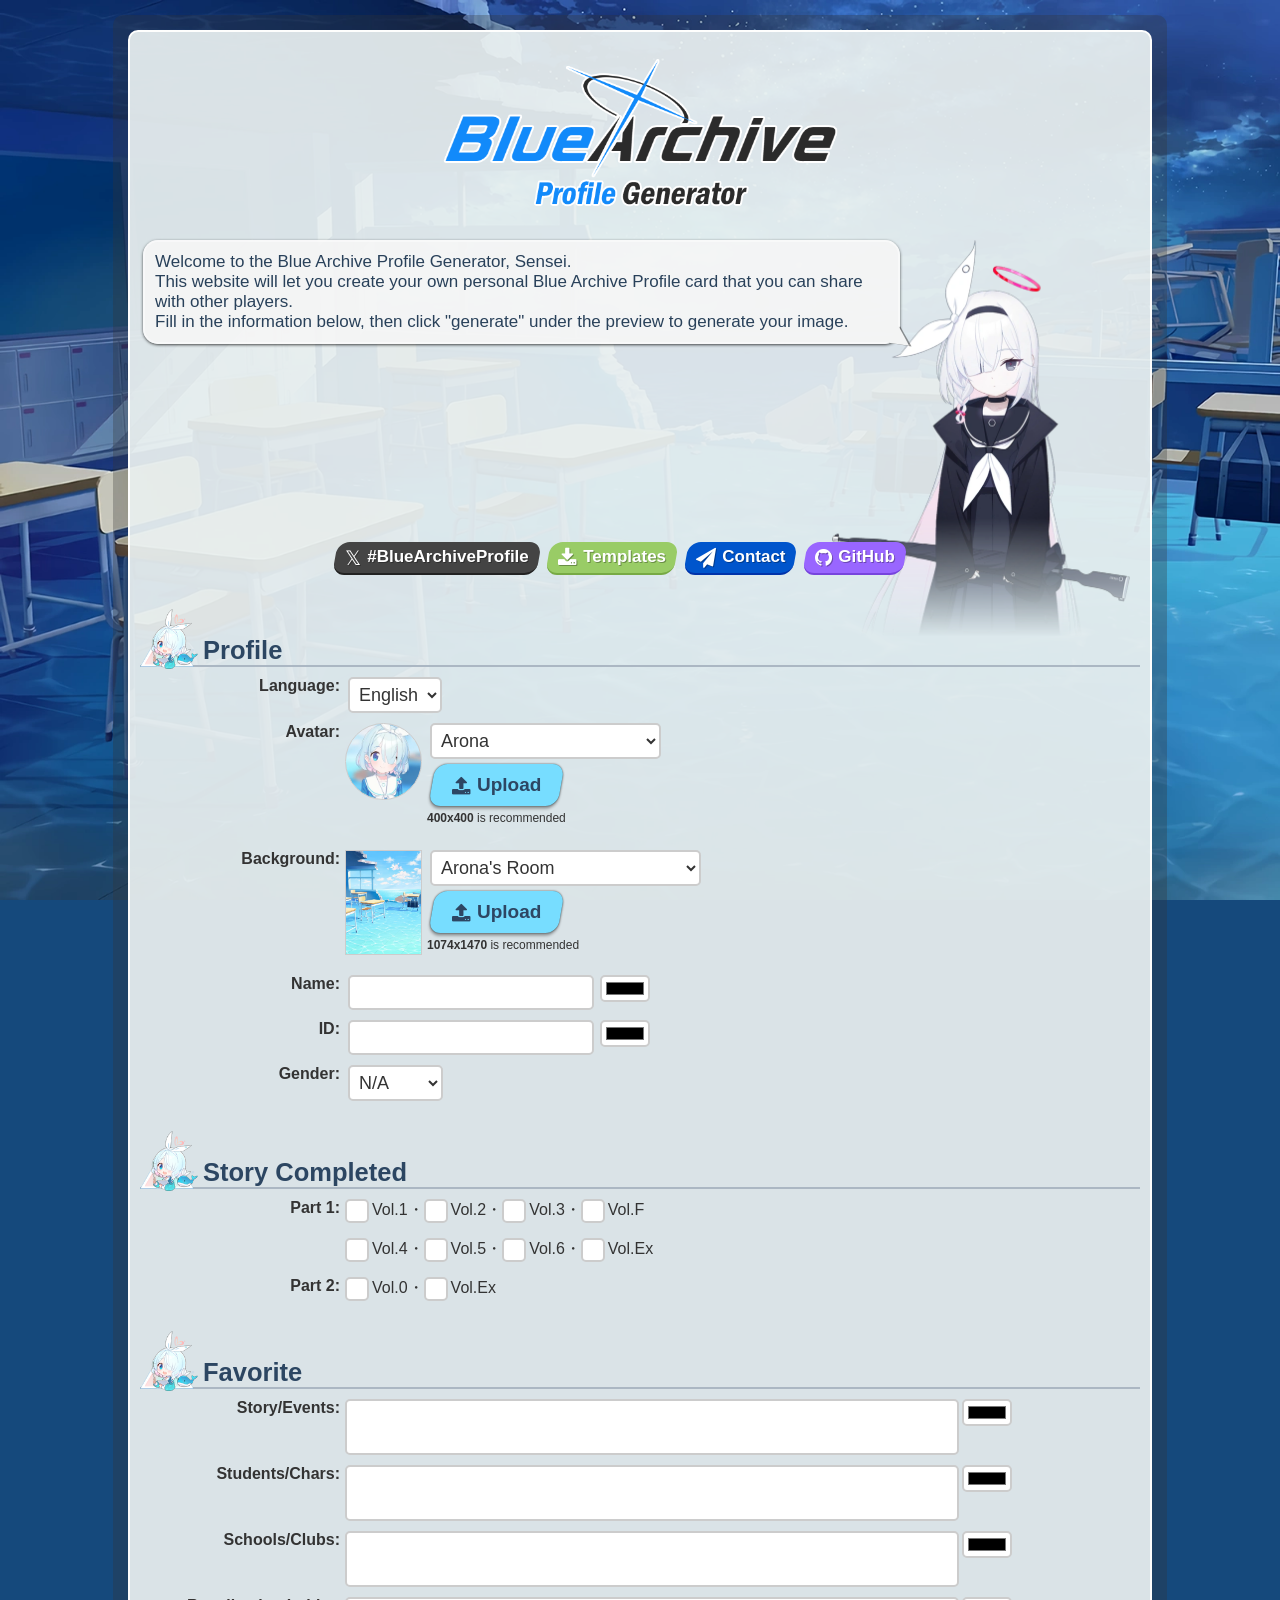
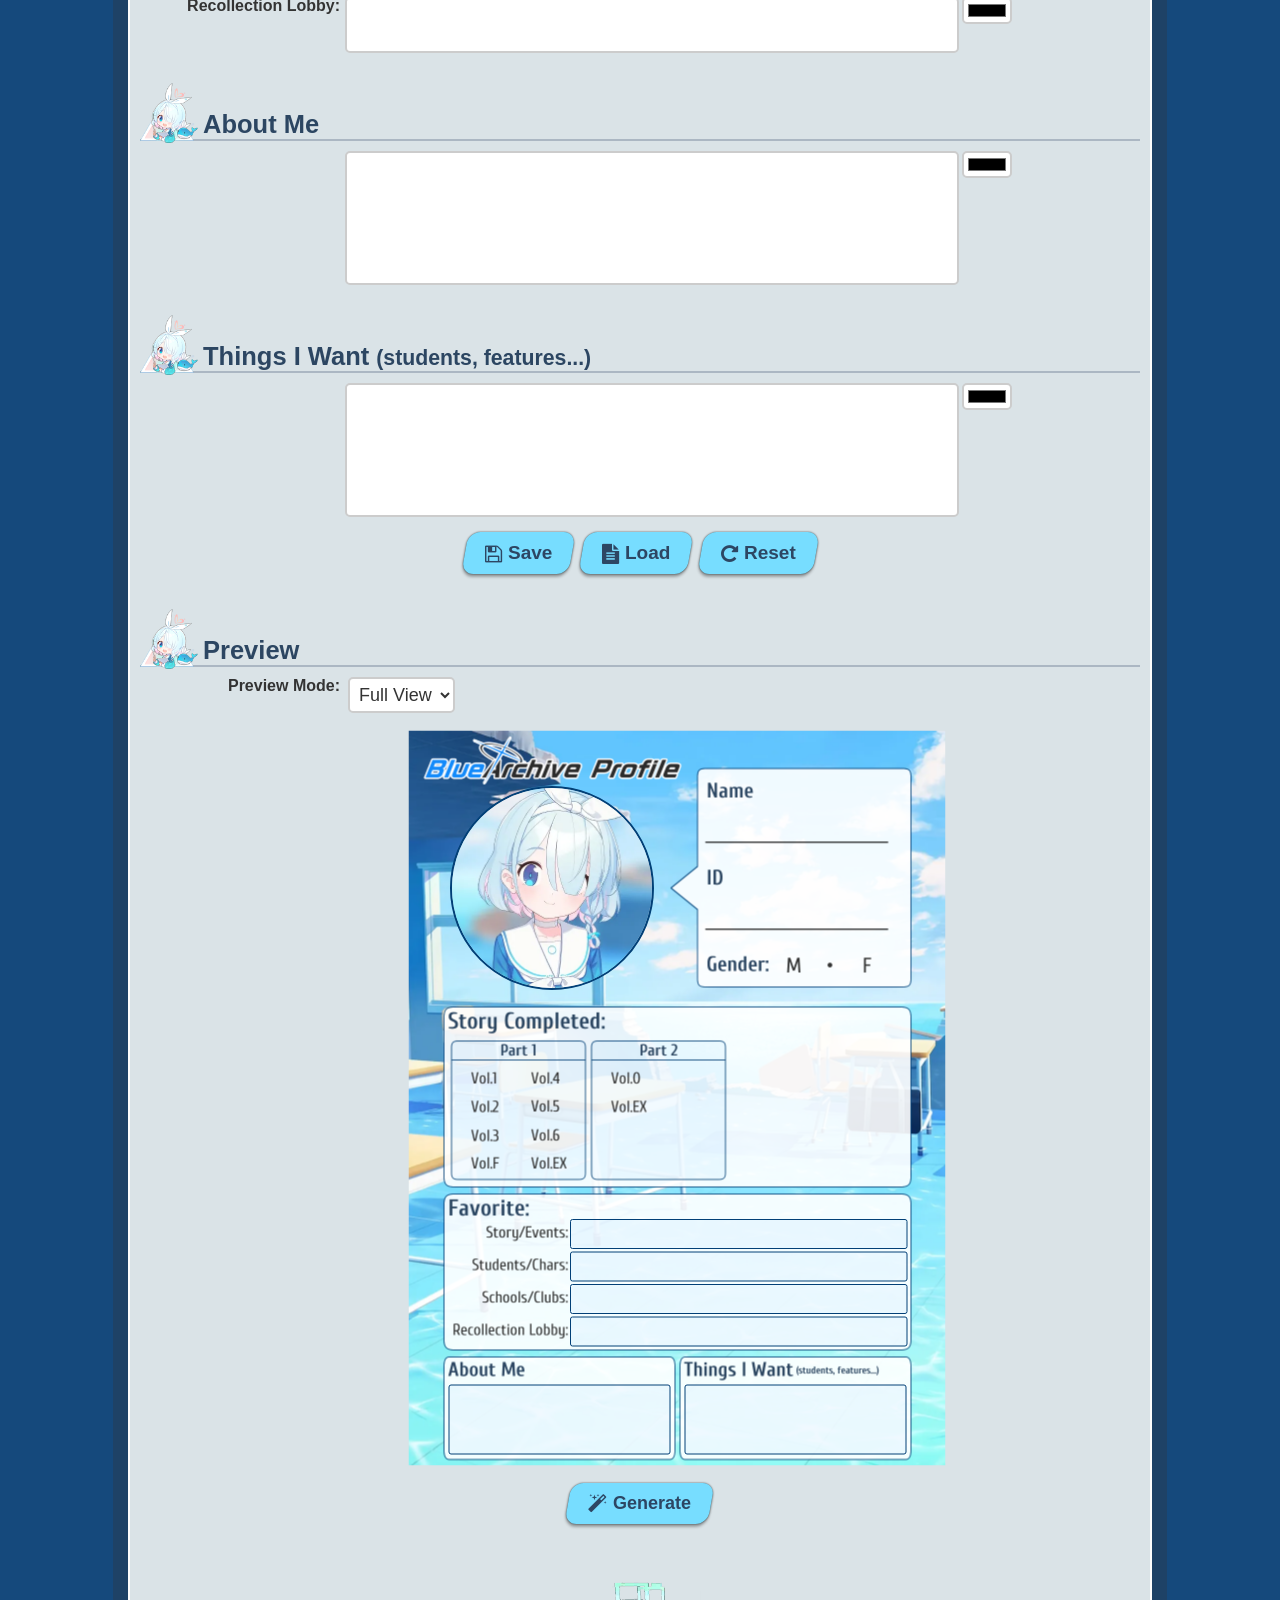
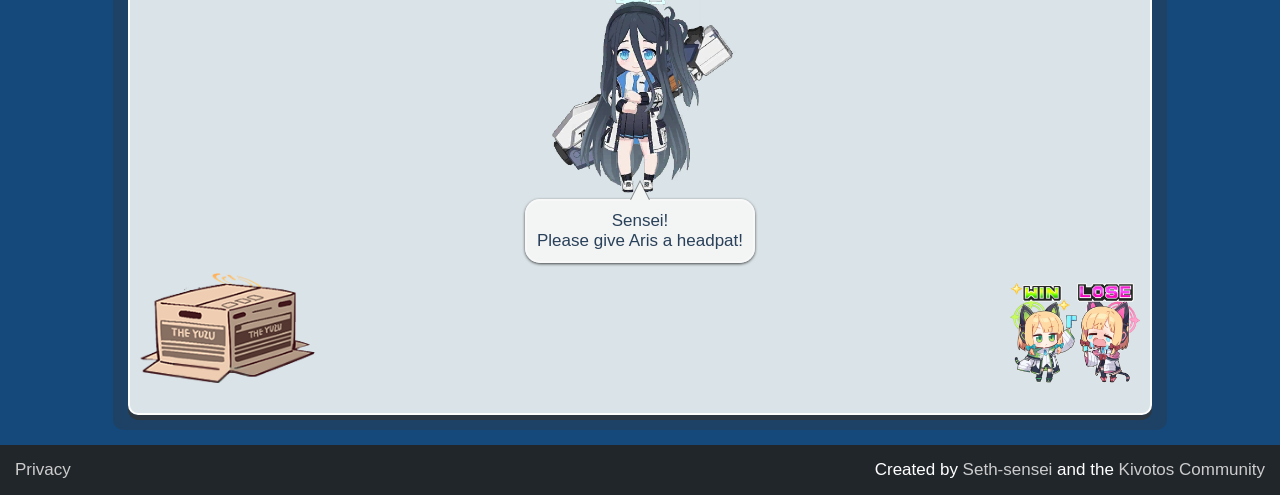
==== commit 21e6b76f: "update language for preview - Full --> Full View - 丸見え --> 全体表示  special thanks to https://x.com/sil" ====
--- a/index.html
+++ b/index.html
@@ -620,7 +620,7 @@
         <div class="info-row">
           <label class="label" for="info-prevMode"><span class="en">Preview Mode:</span><span class="ja">プレビューモード：</span></label>
           <select id="info-prevMode" onchange="Arona.updateProfile(this, 'prevMode');">
-            <option value="full" data-en="Full" data-ja="丸見え" selected></option>
+            <option value="full" data-en="Full View" data-ja="全体表示" selected></option>
             <option value="zoom" data-en="Zoom" data-ja="ズーム"></option>
           </select>
         </div>
--- a/shittim-chest/plana.min.css
+++ b/shittim-chest/plana.min.css
@@ -1 +1 @@
-@font-face{font-family:NotoSansJPWeb;src:local("Noto Sans JP"),url(fonts/NotoSansJP.ttf) format('truetype');font-style:normal;font-display:swap;ascent-override:100%;descent-override:0;line-gap-override:0}@font-face{font-family:CuprumWeb;src:url(fonts/Cuprum-Variable.ttf) format('truetype');font-weight:400;font-style:normal}@font-face{font-family:FontAwesomeWeb;src:url(fonts/fontawesome-webfont.eot?v=4.7.0);src:url(fonts/fontawesome-webfont.eot?#iefix&v=4.7.0) format('embedded-opentype'),url(fonts/fontawesome-webfont.woff2?v=4.7.0) format('woff2'),url(fonts/fontawesome-webfont.woff?v=4.7.0) format('woff'),url(fonts/fontawesome-webfont.ttf?v=4.7.0) format('truetype'),url(fonts/fontawesome-webfont.svg?v=4.7.0#fontawesomeregular) format('svg');font-weight:400;font-style:normal}@font-face{font-family:FontAwesomeBrands;src:url(fonts/fa-brands.woff2?v=4.7.0) format('woff2'),url(fonts/fa-brands.ttf?v=4.7.0) format('truetype'),font-weight:normal;font-style:normal}.fa{display:inline-block;font:normal normal normal 14px/1 FontAwesomeWeb,FontAwesomeBrands,FontAwesome;font-size:inherit;text-rendering:auto;-webkit-font-smoothing:antialiased;-moz-osx-font-smoothing:grayscale}@keyframes jump{0%{top:0}25%{top:15px}50%{top:0}75%{top:-15px}100%{top:0}}@keyframes shake{0%{-webkit-transform:translate3d(0,0,0);transform:translate3d(0,0,0)}25%{-webkit-transform:translate3d(15px,0,0);transform:translate3d(15px,0,0)}50%{-webkit-transform:translate3d(0,0,0);transform:translate3d(0,0,0)}75%{-webkit-transform:translate3d(-15px,0,0);transform:translate3d(-15px,0,0)}100%{-webkit-transform:translate3d(0,0,0);transform:translate3d(0,0,0)}}@keyframes rage1{0%{top:0}25%{top:5px}50%{top:0}75%{top:-5px}100%{top:0}}@keyframes rage2{0%{left:0}25%{left:5px}50%{left:0}75%{left:-5px}100%{left:0}}.jump{animation:jump .5s ease-in-out}.shake{animation:shake .2s linear}.rage1{animation:rage1 .2s ease-in-out 5}.rage2{animation:rage2 .2s ease-in-out 7}.en,.ja{visibility:hidden;position:fixed;height:0;width:0}.en-lang .en,.ja-lang .ja{visibility:visible;position:static;height:auto;width:auto}input[type=color],input[type=number],input[type=text],select,textarea{font-size:18px;font-family:NotoSansJPWeb,"Noto Sans JP","メイリオ",Meiryo,Osaka,"ヒラギノ角ゴ Pro W3","Hiragino Kaku Gothic Pro",Helvetica,Arial,sans-serif;color:#333;background:#fff;border:2px solid #ccc;border-radius:5px;padding:5px;outline:0;resize:none}input[type=color]:disabled,input[type=text]:disabled,select:disabled,textarea:disabled{color:#333}input[type=color]::placeholder,input[type=text]::placeholder,textarea::placeholder{color:#bbb}input[type=color]:hover,input[type=number]:hover,input[type=text]:hover,select:hover,textarea:hover{border-color:#aaa}input[type=color]:focus,input[type=number]:focus,input[type=text]:focus,select:focus,textarea:focus{border-color:#18f}input[type=color]{vertical-align:top;padding:1px 2px}input[type=color],select{cursor:pointer}.info-row{font-size:0;margin:10px 0}.info-sub-row{margin-bottom:15px}.info-row input,.info-row select{margin:0 3px}.info-row .label{font-weight:700;font-size:16px;text-align:right;vertical-align:top;display:inline-block;width:200px;margin-right:5px}.info-row input[type=checkbox],.info-row label[for]{cursor:pointer}.info-row .checkbox:hover,.info-row label[for]:hover{color:#39c}.info-row .label.empty{visibility:hidden}.sub-container{display:inline-block;width:500px;max-width:100%}.info-row .checkbox{font-size:16px;cursor:pointer}.large-input{width:60%}.divider:after{content:"・";font-size:16px;color:#333}input[type=file]{position:absolute;visibility:hidden;height:1px;width:1px}#info-about,#info-wants{height:120px;resize:none}#avatar-prev{background:#fff;border:1px solid #ccc;height:75px;width:75px;margin-right:5px;border-radius:100%;background-image:url(template/avatar/arona.webp);background-size:cover;background-position:center;background-repeat:no-repeat;display:inline-block;vertical-align:middle;float:left;margin-bottom:40px}#bg-prev{background:#fff;border:1px solid #ccc;height:103px;width:75px;margin-right:5px;background-image:url(template/bg/arona-room.webp);background-size:cover;background-position:center;display:inline-block;vertical-align:middle;float:left;margin-bottom:10px}.customBG{background-size:cover;background-position:center}.recommendedSize{font-size:12px}.uploadOK{color:#080;font-size:16px;font-weight:700;margin-left:3px}.uploadOK img{position:absolute;margin-left:6px;max-height:100px}#profile-controls{font-size:0}#preview-box{border:2px solid #ccc;display:inline-block;margin:10px auto;max-width:100%;height:550px;overflow:auto}#preview-box.prev-full{height:auto;width:auto;max-width:none;overflow:hidden;border:none;margin:0;-webkit-transform:scale(.5);transform:scale(.5);margin-top:-360px;margin-bottom:-360px}#generateProfile{font-size:18px}#template{width:1074px;height:1470px;margin:0 auto;position:relative;background-image:url(template/bg/arona-room.webp);background-repeat:no-repeat;font-family:Cuprum,CuprumWeb,NotoSansJPWeb,"Noto Sans JP","メイリオ",Meiryo,Osaka,"ヒラギノ角ゴ Pro W3","Hiragino Kaku Gothic Pro",Helvetica,Arial,sans-serif;color:#333}#ba-lang{top:0;left:0;right:0;bottom:0}.en-lang #ba-lang{background-image:url(template/en.png)}.ja-lang #ba-lang{background-image:url(template/ja.png)}#template>*{position:absolute}.text-zone{font-size:23px;line-height:27px;text-align:left;overflow:hidden}.circle,.rect{border:3px solid #000;height:50px;width:50px;border-radius:100%;display:none}.rect{border-radius:10px}.circle.complete,.rect.complete{border-color:#080;opacity:.7;display:block}.complete:after{content:"\f00c";color:#080;font-family:fontawesome;font-size:20px;height:20px;width:20px;line-height:20px;position:absolute;top:10px;left:-25px}#ba-avatar-container{height:400px;width:400px;left:83px;top:111px;border-radius:100%;border:4px solid #024077;overflow:hidden}#ba-avatar{position:absolute;top:0;left:0;height:100%;width:100%;background-position:center;background-size:cover;background-repeat:no-repeat;background-image:url(template/avatar/arona.webp)}#ba-handle,#ba-name{font-size:38px;left:595px;width:363px;overflow:visible!important;line-height:normal!important}#ba-name{top:181px}#ba-handle{top:355px}#ba-gender{top:441px}.male-gender #ba-gender{border-color:#39c;left:743px;display:block}.female-gender #ba-gender{border-color:#c9c;left:889px;display:block}.other-gender #ba-gender{border-color:#999;left:815px;display:block}#ba-p1_v1,#ba-p1_v2,#ba-p1_v3,#ba-p1_v4,#ba-p1_v5,#ba-p1_v6,#ba-p1_vex,#ba-p1_vf,#ba-p2_v0,#ba-p2_vex{height:40px;width:65px}#ba-p1_vex,#ba-p2_vex{width:78px}#ba-p1_v1,#ba-p1_v4,#ba-p2_v0{top:672px}#ba-p1_v2,#ba-p1_v5,#ba-p2_vex{top:729px}#ba-p1_v3,#ba-p1_v6{top:787px}#ba-p1_vex,#ba-p1_vf{top:842px}#ba-p1_v1,#ba-p1_v2,#ba-p1_v3,#ba-p1_vf{left:117px}#ba-p1_v4,#ba-p1_v5,#ba-p1_v6,#ba-p1_vex{left:239px}#ba-p2_v0,#ba-p2_vex{left:399px}#ba-favchar,#ba-favlobby,#ba-favschool,#ba-favstory{left:323px;width:675px;height:60px;border:2px solid #024077;box-sizing:border-box;border-radius:5px;background:rgba(18,138,250,.05);padding:2px}#ba-favstory{top:977px}#ba-favchar{top:1042px}#ba-favschool{top:1107px}#ba-favlobby{top:1172px}#ba-about,#ba-wants{top:1308px;left:80px;width:444px;height:140px;white-space:normal;border:2px solid #024077;box-sizing:border-box;border-radius:5px;background:rgba(18,138,250,.05);padding:2px}#ba-wants{left:552px}.ja-lang .text-zone{font-size:20px}.ja-lang #ba-handle,.ja-lang #ba-name{font-size:28px;font-weight:400}.ja-lang #ba-name{top:185px}.ja-lang #ba-handle{top:360px}.ja-lang .male-gender #ba-gender{left:738px}.ja-lang .female-gender #ba-gender{left:891px}body{color:#333;background:url(images/bg.webp) 0 80% no-repeat fixed #3397bd;background-size:cover;font-size:17px;font-family:NotoSansJPWeb,"Noto Sans JP","メイリオ",Meiryo,Osaka,"ヒラギノ角ゴ Pro W3","Hiragino Kaku Gothic Pro",Helvetica,Arial,sans-serif;padding:0;margin:0;display:flex;position:relative;min-height:100vh;flex-direction:column}.night body{background:url(images/bg-night.webp) 0 80% no-repeat fixed #15497c;background-size:cover}#content{width:80%;max-width:1200px;margin:15px auto;padding:15px;border-radius:10px;background:#333;background:rgba(50,50,50,.3)}#content-inner{background:rgba(239,245,246,.9);border:2px solid #fefefd;border-radius:10px;min-height:300px;padding:25px 10px;box-shadow:0 5px 0 rgba(50,50,50,.7)}#logo{text-align:center;margin:0 0 20px 0}#logo img{width:400px}#logo img:hover{opacity:.75}#intro-box{position:relative;z-index:1}#arona{height:620px}#headpat{position:absolute;border-radius:100%;height:70px;width:103px;top:53px;left:105px;cursor:pointer}#intro-arona-container{max-height:400px;margin-bottom:-100px;overflow:hidden;margin-right:10px;position:relative;top:0;float:right;z-index:-1}#button-options{font-size:0;text-align:right;padding-right:230px;position:relative;z-index:1}#button-options a{color:#fff;font-size:17px;text-shadow:1px 1px 0 rgba(0,0,0,.3);box-shadow:none;padding:5px 10px}#button-options .link-profiles{background-color:#444;border-bottom:2px solid #222}#button-options .link-profiles:hover{background-color:#333}#button-options .link-profiles:active,#button-options .link-profiles:focus{background-color:#222}#link-contact{background-color:#05c;border-bottom:2px solid #03a}#link-github{background-color:#96f;border-bottom:2px solid #74d}#link-download{background-color:#9c6;border-bottom:2px solid #7a4}#link-contact:hover{background-color:#04b}#link-github:hover{background-color:#85e}#link-download:hover{background-color:#8b5}#link-contact:active,#link-contact:focus{background-color:#03a}#link-github:active,#link-github:focus{background-color:#74d}#link-download:active,#link-download:focus{background-color:#7a4}#preload{width:1px;height:1px;visibility:hidden;overflow:hidden}#intro-bubble,.dialogue{color:#29415a;background:#eee;background:rgba(245,245,245,.9);box-shadow:0 1px 3px rgba(0,0,0,.7);border:2px solid #fefefd;border:2px solid rgba(250,250,250,.7);border-radius:15px;display:inline-block;padding:10px;position:relative;z-index:0}#intro-bubble{min-width:200px;min-height:30px;float:right;margin:3px;margin-right:240px;margin-bottom:-110px}#intro-bubble:after{content:"";border-bottom:20px solid #f3f4f4;border-right:10px solid transparent;border-left:10px solid transparent;position:absolute;right:-13px;bottom:-8px;-webkit-transform:rotate(125deg);transform:rotate(125deg)}#intro-bubble:before{content:"";border-bottom:21px solid #333;border-bottom:21px solid rgba(50,50,50,.5);border-right:10px solid transparent;border-left:10px solid transparent;position:absolute;right:-14.5px;bottom:-9.5px;-webkit-transform:rotate(125deg);transform:rotate(125deg)}.dialogue:after{content:"";border-bottom:20px solid #f3f4f4;border-right:10px solid transparent;border-left:10px solid transparent;position:absolute;top:-19.5px;left:50%;margin-left:-10px}.dialogue:before{content:"";border-bottom:20px solid #333;border-bottom:20px solid rgba(50,50,50,.5);border-right:10px solid transparent;border-left:10px solid transparent;position:absolute;top:-21.5px;left:50%;margin-left:-10px}.center{text-align:center}.clear:after,.column-row:after{content:"";display:table;clear:both}a{color:#18f;text-decoration:none;cursor:pointer;outline:0}a:hover{color:#06d}a:focus{color:#ba0;text-decoration:underline}a.button{text-decoration:none;display:inline-block}.button,a.button{font-size:19px;font-family:NotoSansJPWeb,"Noto Sans JP","メイリオ",Meiryo,Osaka,"ヒラギノ角ゴ Pro W3","Hiragino Kaku Gothic Pro",Helvetica,Arial,sans-serif;font-weight:700;color:#2d4663;padding:10px 20px;margin:5px;background:#7df;border:none;border-radius:12px;box-shadow:0 0 2px rgba(0,0,0,.7),0 3px 3px rgba(0,0,0,.3);cursor:pointer;-webkit-transform:skew(-10deg);transform:skew(-10deg);user-select:none;outline:0}.button:focus,.button:hover,a.button:focus,a.button:hover{color:#2d4663}.button:focus,.button:hover,a.button:focus,a.button:hover,button:focus,button:hover{background:#8ef}.button:active,a.button:active,button:active{color:#4b2116;background:#f5e94b}.button .fa{font-size:20px;margin-right:6px;vertical-align:middle}.button i,.button span,button i,button span{font-style:normal;display:inline-block;-webkit-transform:skew(10deg);transform:skew(10deg)}#link-github .fa{font-size:20px}.pseudo_checkbox{display:inline-block;text-align:center;background:#fff;border:2px solid #ccc;border-radius:5px;height:20px;width:20px;vertical-align:middle;margin-right:3px;position:relative;overflow:hidden;cursor:pointer}.pseudo_checkbox:focus,.pseudo_checkbox:hover{border-color:#18f;outline:0}.pseudo_checkbox:after{content:"\f00c";color:#18f;font-family:FontAwesomeWeb,FontAwesome;font-size:0;position:absolute;top:0;left:0;right:0;line-height:20px}input:checked+.pseudo_checkbox:after{font-size:20px}.input_hidden{visibility:hidden;position:absolute}input[disabled]+.pseudo_checkbox{opacity:.5;cursor:not-allowed}.checkbox_label{font-weight:600;cursor:pointer;user-select:none;opacity:.5}.checkbox_label:hover{opacity:.8}input:checked~.checkbox_label{opacity:1}.checkbox_input{visibility:hidden}input:checked~.checkbox_input{visibility:visible}.menu-list{text-align:left;list-style-type:none}.menu-list li{margin:20px 0}.menu-list.with-halo li{background:url(images/halo.png) no-repeat 0 50%;min-height:25px;padding-left:35px}h2{color:#2c4662;border-bottom:2px solid #abb7c3;margin-top:30px;margin-bottom:10px}h2:before{content:"";background:url(images/arona.png) no-repeat center transparent;background-size:cover;display:inline-block;margin-right:5px;margin-bottom:-10px;height:60px;width:58px}.title{color:#333;font-size:28px;margin:20px 0}.title-desc{font-size:16px}.title-med{font-size:18px;margin:10px 0}.section-title{color:#39c;font-size:24px;border-bottom:2px solid #39c;margin:0;padding-bottom:6px}.sub-title{font-size:18px;margin:16px 0}#aris-easter-egg{max-width:100%;width:300px;margin:0 auto;position:relative}#aris-container{position:relative;height:250px;text-align:center}#aris{max-width:100%;max-height:250px;position:absolute;left:50%;bottom:0;transform:translate(-50%,0)}#aris-headpat{height:40px;width:55px;border-radius:100%;position:absolute;top:52px;left:119px;cursor:pointer}#yuzu-easter-egg{float:left;cursor:pointer;position:relative}#yuzu{position:absolute;left:35px;margin-top:-10px}#yuzu-box{position:absolute;margin-top:0;opacity:1;visibility:visible;transition:.5s;transition-property:margin-top,opacity,visibility}#yuzu-box.unboxed{margin-top:-125px;opacity:0;visibility:hidden}#momomido-easter-egg img,#yuzu-easter-egg img{max-height:100px}#momomido-easter-egg{float:right;cursor:pointer}#midori,#momoi{position:relative}footer{color:#fff;background:#333;background:rgba(35,35,35,.9);text-align:center;padding:15px;position:relative}#light-switch-label,footer a{color:#ccc}#light-switch-label:hover,footer a:hover{color:#fff}footer ul{list-style-type:none;margin:0;padding:0}footer li{float:left}footer li:before{content:"\f111";font-family:FontAwesomeWeb,FontAwesome;font-size:6px;margin:0 5px;vertical-align:middle}footer li:first-child:before{display:none}.footer-left{float:left}.footer-right{float:right}@media (max-width:1200px){#preview-box.prev-full{margin-left:-230px}}@media (max-width:900px){#content{width:100%;padding:25px 0}}@media (max-width:750px){#logo img{max-width:100%}.info-row{text-align:center;margin-bottom:30px}.uploadOK{display:block}.info-row .label{font-size:18px;text-align:left;border-bottom:2px solid #abb7c3;margin-bottom:5px;padding-bottom:2px;display:block;width:auto}#avatar-prev,#bg-prev{margin-right:0;margin-bottom:5px;float:none}.info-row input[type=text],.info-row select,.info-row textarea{width:90%}.info-row input[type=color]{margin-top:5px}#button-options{text-align:center;margin-top:70px;padding:0!important}#intro-arona-container,#intro-bubble{text-align:center;float:none}#intro-bubble{width:90%;min-width:auto;margin:0 auto}#intro-bubble:after,#intro-bubble:before{bottom:-20px;right:45%;-webkit-transform:rotate(180deg);transform:rotate(180deg)}#intro-bubble:before{bottom:-22px}#headpat{left:50%;margin-left:-40px}#contact-links{float:none!important;display:block;width:80%!important;margin:0 auto;margin-top:60px;top:0!important;right:0!important}.footer-left,.footer-right{text-align:center;margin:15px 0;float:none}}@media (max-width:400px){#arona{height:500px}#headpat{top:42px;margin-left:-33px;width:80px;height:50px}#momomido-easter-egg,#yuzu-easter-egg{float:none}#yuzu-easter-egg{height:100px;margin-top:20px;margin-bottom:20px;text-align:center}#yuzu-box{margin-left:-85px}#yuzu{margin-left:-50px;left:auto}#momomido-easter-egg{text-align:center}}+@font-face{font-family:NotoSansJPWeb;src:local("Noto Sans JP"),url(fonts/NotoSansJP.ttf) format('truetype');font-style:normal;font-display:swap;ascent-override:100%;descent-override:0;line-gap-override:0}@font-face{font-family:CuprumWeb;src:url(fonts/Cuprum-Variable.ttf) format('truetype');font-weight:400;font-style:normal}@font-face{font-family:FontAwesomeWeb;src:url(fonts/fontawesome-webfont.eot?v=4.7.0);src:url(fonts/fontawesome-webfont.eot?#iefix&v=4.7.0) format('embedded-opentype'),url(fonts/fontawesome-webfont.woff2?v=4.7.0) format('woff2'),url(fonts/fontawesome-webfont.woff?v=4.7.0) format('woff'),url(fonts/fontawesome-webfont.ttf?v=4.7.0) format('truetype'),url(fonts/fontawesome-webfont.svg?v=4.7.0#fontawesomeregular) format('svg');font-weight:400;font-style:normal}@font-face{font-family:FontAwesomeBrands;src:url(fonts/fa-brands.woff2?v=4.7.0) format('woff2'),url(fonts/fa-brands.ttf?v=4.7.0) format('truetype'),font-weight:normal;font-style:normal}.fa{display:inline-block;font:normal normal normal 14px/1 FontAwesomeWeb,FontAwesomeBrands,FontAwesome;font-size:inherit;text-rendering:auto;-webkit-font-smoothing:antialiased;-moz-osx-font-smoothing:grayscale}@keyframes jump{0%{top:0}25%{top:15px}50%{top:0}75%{top:-15px}100%{top:0}}@keyframes shake{0%{-webkit-transform:translate3d(0,0,0);transform:translate3d(0,0,0)}25%{-webkit-transform:translate3d(15px,0,0);transform:translate3d(15px,0,0)}50%{-webkit-transform:translate3d(0,0,0);transform:translate3d(0,0,0)}75%{-webkit-transform:translate3d(-15px,0,0);transform:translate3d(-15px,0,0)}100%{-webkit-transform:translate3d(0,0,0);transform:translate3d(0,0,0)}}@keyframes rage1{0%{top:0}25%{top:5px}50%{top:0}75%{top:-5px}100%{top:0}}@keyframes rage2{0%{left:0}25%{left:5px}50%{left:0}75%{left:-5px}100%{left:0}}.jump{animation:jump .5s ease-in-out}.shake{animation:shake .2s linear}.rage1{animation:rage1 .2s ease-in-out 5}.rage2{animation:rage2 .2s ease-in-out 7}.en,.ja{visibility:hidden;position:fixed;height:0;width:0}.en-lang .en,.ja-lang .ja{visibility:visible;position:static;height:auto;width:auto}input[type=color],input[type=number],input[type=text],select,textarea{font-size:18px;font-family:NotoSansJPWeb,"Noto Sans JP","メイリオ",Meiryo,Osaka,"ヒラギノ角ゴ Pro W3","Hiragino Kaku Gothic Pro",Helvetica,Arial,sans-serif;color:#333;background:#fff;border:2px solid #ccc;border-radius:5px;padding:5px;outline:0;resize:none}input[type=color]:disabled,input[type=text]:disabled,select:disabled,textarea:disabled{color:#333}input[type=color]::placeholder,input[type=text]::placeholder,textarea::placeholder{color:#bbb}input[type=color]:hover,input[type=number]:hover,input[type=text]:hover,select:hover,textarea:hover{border-color:#aaa}input[type=color]:focus,input[type=number]:focus,input[type=text]:focus,select:focus,textarea:focus{border-color:#18f}input[type=color]{vertical-align:top;padding:1px 2px}input[type=color],select{cursor:pointer}.info-row{font-size:0;margin:10px 0}.info-sub-row{margin-bottom:15px}.info-row input,.info-row select{margin:0 3px}.info-row .label{font-weight:700;font-size:16px;text-align:right;vertical-align:top;display:inline-block;width:200px;margin-right:5px}.info-row input[type=checkbox],.info-row label[for]{cursor:pointer}.info-row .checkbox:hover,.info-row label[for]:hover{color:#39c}.info-row .label.empty{visibility:hidden}.sub-container{display:inline-block;width:500px;max-width:100%}.info-row .checkbox{font-size:16px;cursor:pointer}.large-input{width:60%}.divider:after{content:"・";font-size:16px;color:#333}input[type=file]{position:absolute;visibility:hidden;height:1px;width:1px}#info-about,#info-wants{height:120px;resize:none}#avatar-prev{background:#fff;border:1px solid #ccc;height:75px;width:75px;margin-right:5px;border-radius:100%;background-image:url(template/avatar/arona.webp);background-size:cover;background-position:center;background-repeat:no-repeat;display:inline-block;vertical-align:middle;float:left;margin-bottom:40px}#bg-prev{background:#fff;border:1px solid #ccc;height:103px;width:75px;margin-right:5px;background-image:url(template/bg/arona-room.webp);background-size:cover;background-position:center;display:inline-block;vertical-align:middle;float:left;margin-bottom:10px}.customBG{background-size:cover;background-position:center}.recommendedSize{font-size:12px}.uploadOK{color:#080;font-size:16px;font-weight:700;margin-left:3px}.uploadOK img{position:absolute;margin-left:6px;max-height:100px}#profile-controls{font-size:0}#preview-box{border:2px solid #ccc;display:inline-block;margin:10px auto;max-width:100%;height:550px;overflow:auto}#preview-box.prev-full{height:auto;width:auto;max-width:none;overflow:hidden;border:none;margin:0;-webkit-transform:scale(.5);transform:scale(.5);margin-top:-360px;margin-bottom:-360px}#generateProfile{font-size:18px}#template{width:1074px;height:1470px;margin:0 auto;position:relative;background-image:url(template/bg/arona-room.webp);background-repeat:no-repeat;font-family:Cuprum,CuprumWeb,NotoSansJPWeb,"Noto Sans JP","メイリオ",Meiryo,Osaka,"ヒラギノ角ゴ Pro W3","Hiragino Kaku Gothic Pro",Helvetica,Arial,sans-serif;color:#333}#ba-lang{top:0;left:0;right:0;bottom:0}.en-lang #ba-lang{background-image:url(template/en.png)}.ja-lang #ba-lang{background-image:url(template/ja.png)}#template>*{position:absolute}.text-zone{font-size:23px;line-height:25px;text-align:left;overflow:hidden}.circle,.rect{border:3px solid #000;height:50px;width:50px;border-radius:100%;display:none}.rect{border-radius:10px}.circle.complete,.rect.complete{border-color:#080;opacity:.7;display:block}.complete:after{content:"\f00c";color:#080;font-family:FontAwesomeWeb,FontAwesome;font-size:20px;height:20px;width:20px;line-height:20px;position:absolute;top:10px;left:-25px}#ba-avatar-container{height:400px;width:400px;left:83px;top:111px;border-radius:100%;border:4px solid #024077;overflow:hidden}#ba-avatar{position:absolute;top:0;left:0;height:100%;width:100%;background-position:center;background-size:cover;background-repeat:no-repeat;background-image:url(template/avatar/arona.webp)}#ba-handle,#ba-name{font-size:38px;left:595px;width:363px;overflow:visible!important;line-height:normal!important}#ba-name{top:181px}#ba-handle{top:355px}#ba-gender{top:441px}.male-gender #ba-gender{border-color:#39c;left:743px;display:block}.female-gender #ba-gender{border-color:#c9c;left:889px;display:block}.other-gender #ba-gender{border-color:#999;left:815px;display:block}#ba-p1_v1,#ba-p1_v2,#ba-p1_v3,#ba-p1_v4,#ba-p1_v5,#ba-p1_v6,#ba-p1_vex,#ba-p1_vf,#ba-p2_v0,#ba-p2_vex{height:40px;width:65px}#ba-p1_vex,#ba-p2_vex{width:78px}#ba-p1_v1,#ba-p1_v4,#ba-p2_v0{top:672px}#ba-p1_v2,#ba-p1_v5,#ba-p2_vex{top:729px}#ba-p1_v3,#ba-p1_v6{top:787px}#ba-p1_vex,#ba-p1_vf{top:842px}#ba-p1_v1,#ba-p1_v2,#ba-p1_v3,#ba-p1_vf{left:117px}#ba-p1_v4,#ba-p1_v5,#ba-p1_v6,#ba-p1_vex{left:239px}#ba-p2_v0,#ba-p2_vex{left:399px}#ba-favchar,#ba-favlobby,#ba-favschool,#ba-favstory{left:323px;width:675px;height:60px;border:2px solid #024077;box-sizing:border-box;border-radius:5px;background:rgba(18,138,250,.05);padding:2px}#ba-favstory{top:977px}#ba-favchar{top:1042px}#ba-favschool{top:1107px}#ba-favlobby{top:1172px}#ba-about,#ba-wants{top:1308px;left:80px;width:444px;height:140px;white-space:normal;border:2px solid #024077;box-sizing:border-box;border-radius:5px;background:rgba(18,138,250,.05);padding:2px}#ba-wants{left:552px}.ja-lang .text-zone{font-size:20px}.ja-lang #ba-handle,.ja-lang #ba-name{font-size:28px;font-weight:400}.ja-lang #ba-name{top:185px}.ja-lang #ba-handle{top:360px}.ja-lang .male-gender #ba-gender{left:738px}.ja-lang .female-gender #ba-gender{left:891px}body{color:#333;background:url(images/bg.webp) 0 80% no-repeat fixed #3397bd;background-size:cover;font-size:17px;font-family:NotoSansJPWeb,"Noto Sans JP","メイリオ",Meiryo,Osaka,"ヒラギノ角ゴ Pro W3","Hiragino Kaku Gothic Pro",Helvetica,Arial,sans-serif;padding:0;margin:0;display:flex;position:relative;min-height:100vh;flex-direction:column}.night body{background:url(images/bg-night.webp) 0 80% no-repeat fixed #15497c;background-size:cover}#content{width:80%;max-width:1200px;margin:15px auto;padding:15px;border-radius:10px;background:#333;background:rgba(50,50,50,.3)}#content-inner{background:rgba(239,245,246,.9);border:2px solid #fefefd;border-radius:10px;min-height:300px;padding:25px 10px;box-shadow:0 5px 0 rgba(50,50,50,.7)}#logo{text-align:center;margin:0 0 20px 0}#logo img{width:400px}#logo img:hover{opacity:.75}#intro-box{position:relative;z-index:1}#arona{height:620px}#headpat{position:absolute;border-radius:100%;height:70px;width:103px;top:53px;left:105px;cursor:pointer}#intro-arona-container{max-height:400px;margin-bottom:-100px;overflow:hidden;margin-right:10px;position:relative;top:0;float:right;z-index:-1}#button-options{font-size:0;text-align:right;padding-right:230px;position:relative;z-index:1}#button-options a{color:#fff;font-size:17px;text-shadow:1px 1px 0 rgba(0,0,0,.3);box-shadow:none;padding:5px 10px}#button-options .link-profiles{background-color:#444;border-bottom:2px solid #222}#button-options .link-profiles:hover{background-color:#333}#button-options .link-profiles:active,#button-options .link-profiles:focus{background-color:#222}#link-contact{background-color:#05c;border-bottom:2px solid #03a}#link-github{background-color:#96f;border-bottom:2px solid #74d}#link-download{background-color:#9c6;border-bottom:2px solid #7a4}#link-contact:hover{background-color:#04b}#link-github:hover{background-color:#85e}#link-download:hover{background-color:#8b5}#link-contact:active,#link-contact:focus{background-color:#03a}#link-github:active,#link-github:focus{background-color:#74d}#link-download:active,#link-download:focus{background-color:#7a4}#preload{width:1px;height:1px;visibility:hidden;overflow:hidden}#intro-bubble,.dialogue{color:#29415a;background:#eee;background:rgba(245,245,245,.9);box-shadow:0 1px 3px rgba(0,0,0,.7);border:2px solid #fefefd;border:2px solid rgba(250,250,250,.7);border-radius:15px;display:inline-block;padding:10px;position:relative;z-index:0}#intro-bubble{min-width:200px;min-height:30px;float:right;margin:3px;margin-right:240px;margin-bottom:-110px}#intro-bubble:after{content:"";border-bottom:20px solid #f3f4f4;border-right:10px solid transparent;border-left:10px solid transparent;position:absolute;right:-13px;bottom:-8px;-webkit-transform:rotate(125deg);transform:rotate(125deg)}#intro-bubble:before{content:"";border-bottom:21px solid #333;border-bottom:21px solid rgba(50,50,50,.5);border-right:10px solid transparent;border-left:10px solid transparent;position:absolute;right:-14.5px;bottom:-9.5px;-webkit-transform:rotate(125deg);transform:rotate(125deg)}.dialogue:after{content:"";border-bottom:20px solid #f3f4f4;border-right:10px solid transparent;border-left:10px solid transparent;position:absolute;top:-19.5px;left:50%;margin-left:-10px}.dialogue:before{content:"";border-bottom:20px solid #333;border-bottom:20px solid rgba(50,50,50,.5);border-right:10px solid transparent;border-left:10px solid transparent;position:absolute;top:-21.5px;left:50%;margin-left:-10px}.center{text-align:center}.clear:after,.column-row:after{content:"";display:table;clear:both}a{color:#18f;text-decoration:none;cursor:pointer;outline:0}a:hover{color:#06d}a:focus{color:#ba0;text-decoration:underline}a.button{text-decoration:none;display:inline-block}.button,a.button{font-size:19px;font-family:NotoSansJPWeb,"Noto Sans JP","メイリオ",Meiryo,Osaka,"ヒラギノ角ゴ Pro W3","Hiragino Kaku Gothic Pro",Helvetica,Arial,sans-serif;font-weight:700;color:#2d4663;padding:10px 20px;margin:5px;background:#7df;border:none;border-radius:12px;box-shadow:0 0 2px rgba(0,0,0,.7),0 3px 3px rgba(0,0,0,.3);cursor:pointer;-webkit-transform:skew(-10deg);transform:skew(-10deg);user-select:none;outline:0}.button:focus,.button:hover,a.button:focus,a.button:hover{color:#2d4663}.button:focus,.button:hover,a.button:focus,a.button:hover,button:focus,button:hover{background:#8ef}.button:active,a.button:active,button:active{color:#4b2116;background:#f5e94b}.button .fa{font-size:20px;margin-right:6px;vertical-align:middle}.button i,.button span,button i,button span{font-style:normal;display:inline-block;-webkit-transform:skew(10deg);transform:skew(10deg)}#link-github .fa{font-size:20px}.pseudo_checkbox{display:inline-block;text-align:center;background:#fff;border:2px solid #ccc;border-radius:5px;height:20px;width:20px;vertical-align:middle;margin-right:3px;position:relative;overflow:hidden;cursor:pointer}.pseudo_checkbox:focus,.pseudo_checkbox:hover{border-color:#18f;outline:0}.pseudo_checkbox:after{content:"\f00c";color:#18f;font-family:FontAwesomeWeb,FontAwesome;font-size:0;position:absolute;top:0;left:0;right:0;line-height:20px}input:checked+.pseudo_checkbox:after{font-size:20px}.input_hidden{visibility:hidden;position:absolute}input[disabled]+.pseudo_checkbox{opacity:.5;cursor:not-allowed}.checkbox_label{font-weight:600;cursor:pointer;user-select:none;opacity:.5}.checkbox_label:hover{opacity:.8}input:checked~.checkbox_label{opacity:1}.checkbox_input{visibility:hidden}input:checked~.checkbox_input{visibility:visible}.menu-list{text-align:left;list-style-type:none}.menu-list li{margin:20px 0}.menu-list.with-halo li{background:url(images/halo.png) no-repeat 0 50%;min-height:25px;padding-left:35px}h2{color:#2c4662;border-bottom:2px solid #abb7c3;margin-top:30px;margin-bottom:10px}h2:before{content:"";background:url(images/arona.png) no-repeat center transparent;background-size:cover;display:inline-block;margin-right:5px;margin-bottom:-10px;height:60px;width:58px}.title{color:#333;font-size:28px;margin:20px 0}.title-desc{font-size:16px}.title-med{font-size:18px;margin:10px 0}.section-title{color:#39c;font-size:24px;border-bottom:2px solid #39c;margin:0;padding-bottom:6px}.sub-title{font-size:18px;margin:16px 0}#aris-easter-egg{max-width:100%;width:300px;margin:0 auto;position:relative}#aris-container{position:relative;height:250px;text-align:center}#aris{max-width:100%;max-height:250px;position:absolute;left:50%;bottom:0;transform:translate(-50%,0)}#aris-headpat{height:40px;width:55px;border-radius:100%;position:absolute;top:52px;left:119px;cursor:pointer}#yuzu-easter-egg{float:left;cursor:pointer;position:relative}#yuzu{position:absolute;left:35px;margin-top:-10px}#yuzu-box{position:absolute;margin-top:0;opacity:1;visibility:visible;transition:.5s;transition-property:margin-top,opacity,visibility}#yuzu-box.unboxed{margin-top:-125px;opacity:0;visibility:hidden}#momomido-easter-egg img,#yuzu-easter-egg img{max-height:100px}#momomido-easter-egg{float:right;cursor:pointer}#midori,#momoi{position:relative}footer{color:#fff;background:#333;background:rgba(35,35,35,.9);text-align:center;padding:15px;position:relative}#light-switch-label,footer a{color:#ccc}#light-switch-label:hover,footer a:hover{color:#fff}footer ul{list-style-type:none;margin:0;padding:0}footer li{float:left}footer li:before{content:"\f111";font-family:FontAwesomeWeb,FontAwesome;font-size:6px;margin:0 5px;vertical-align:middle}footer li:first-child:before{display:none}.footer-left{float:left}.footer-right{float:right}@media (max-width:1200px){#preview-box.prev-full{margin-left:-230px}}@media (max-width:900px){#content{width:100%;padding:25px 0}}@media (max-width:750px){#logo img{max-width:100%}.info-row{text-align:center;margin-bottom:30px}.uploadOK{display:block}.info-row .label{font-size:18px;text-align:left;border-bottom:2px solid #abb7c3;margin-bottom:5px;padding-bottom:2px;display:block;width:auto}#avatar-prev,#bg-prev{margin-right:0;margin-bottom:5px;float:none}.info-row input[type=text],.info-row select,.info-row textarea{width:90%}.info-row input[type=color]{margin-top:5px}#button-options{text-align:center;margin-top:70px;padding:0!important}#intro-arona-container,#intro-bubble{text-align:center;float:none}#intro-bubble{width:90%;min-width:auto;margin:0 auto}#intro-bubble:after,#intro-bubble:before{bottom:-20px;right:45%;-webkit-transform:rotate(180deg);transform:rotate(180deg)}#intro-bubble:before{bottom:-22px}#headpat{left:50%;margin-left:-40px}#contact-links{float:none!important;display:block;width:80%!important;margin:0 auto;margin-top:60px;top:0!important;right:0!important}.footer-left,.footer-right{text-align:center;margin:15px 0;float:none}}@media (max-width:400px){#arona{height:500px}#headpat{top:42px;margin-left:-33px;width:80px;height:50px}#momomido-easter-egg,#yuzu-easter-egg{float:none}#yuzu-easter-egg{height:100px;margin-top:20px;margin-bottom:20px;text-align:center}#yuzu-box{margin-left:-85px}#yuzu{margin-left:-50px;left:auto}#momomido-easter-egg{text-align:center}}
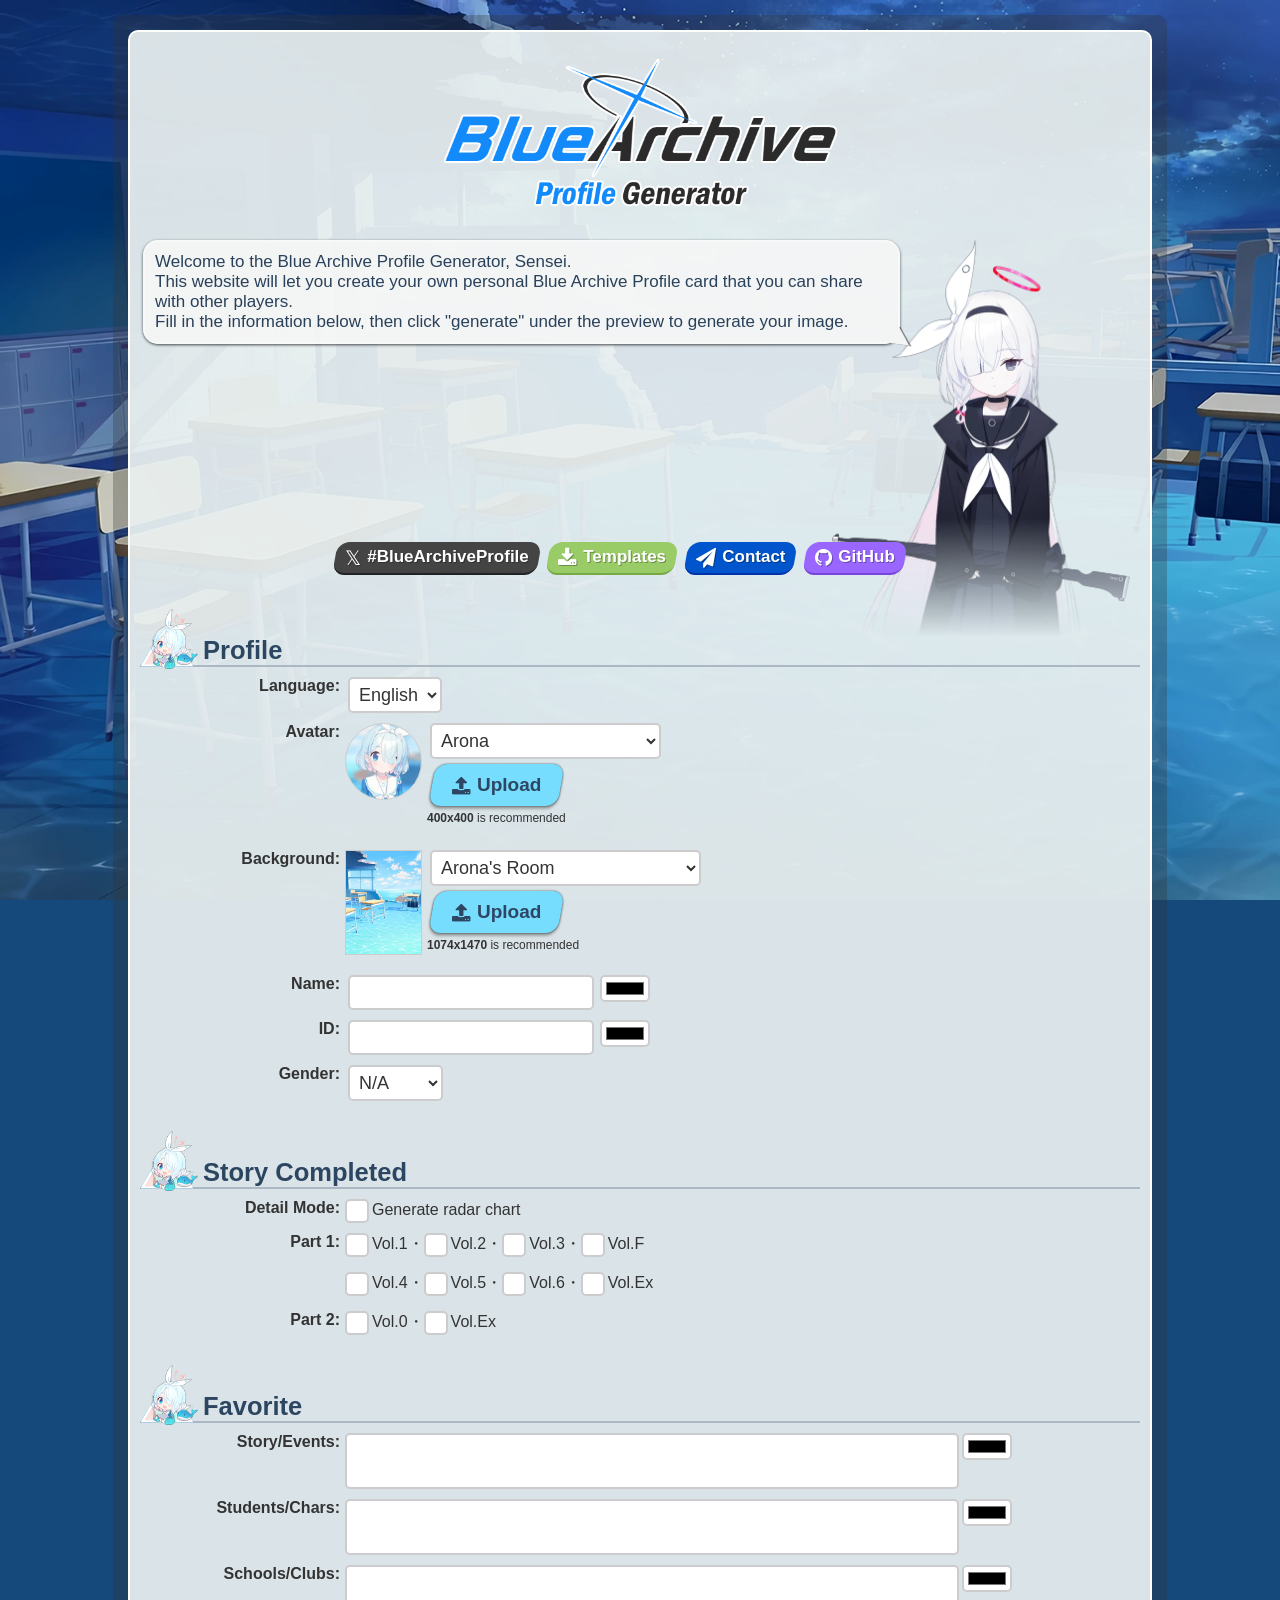
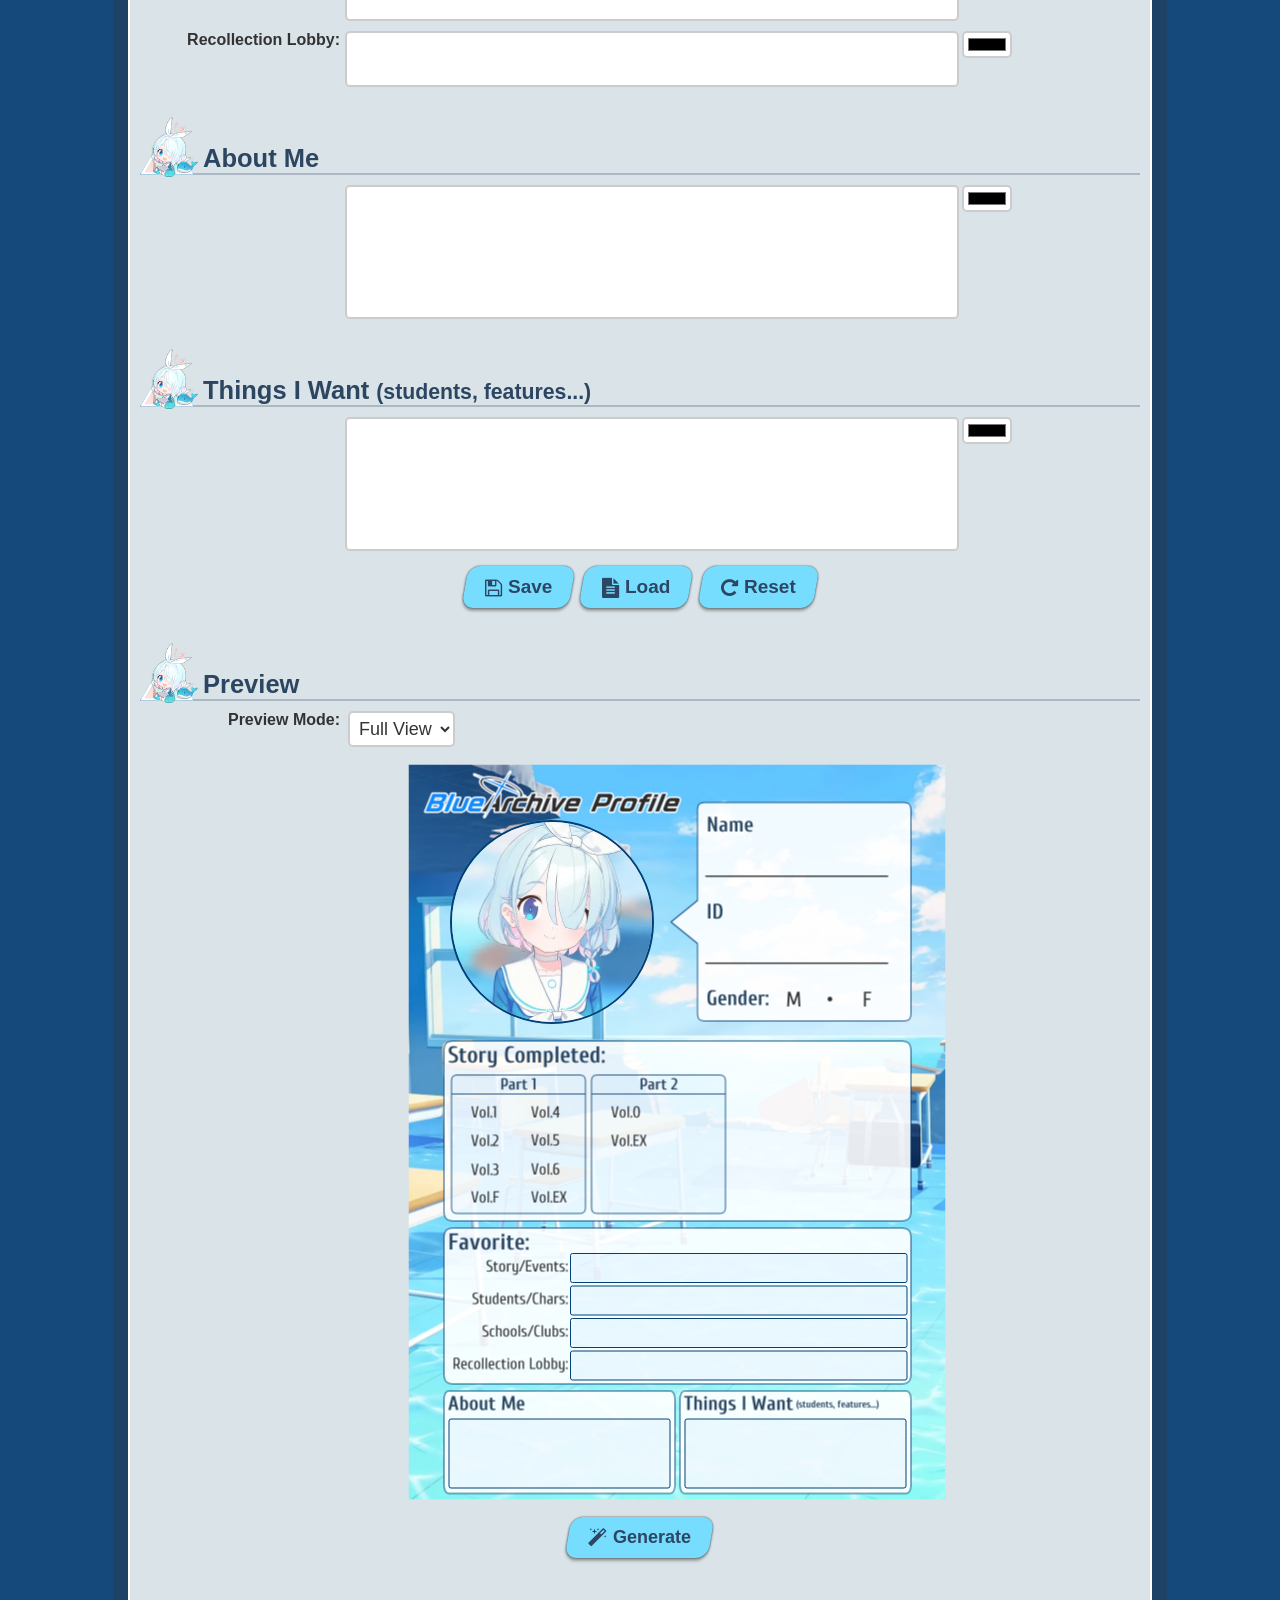
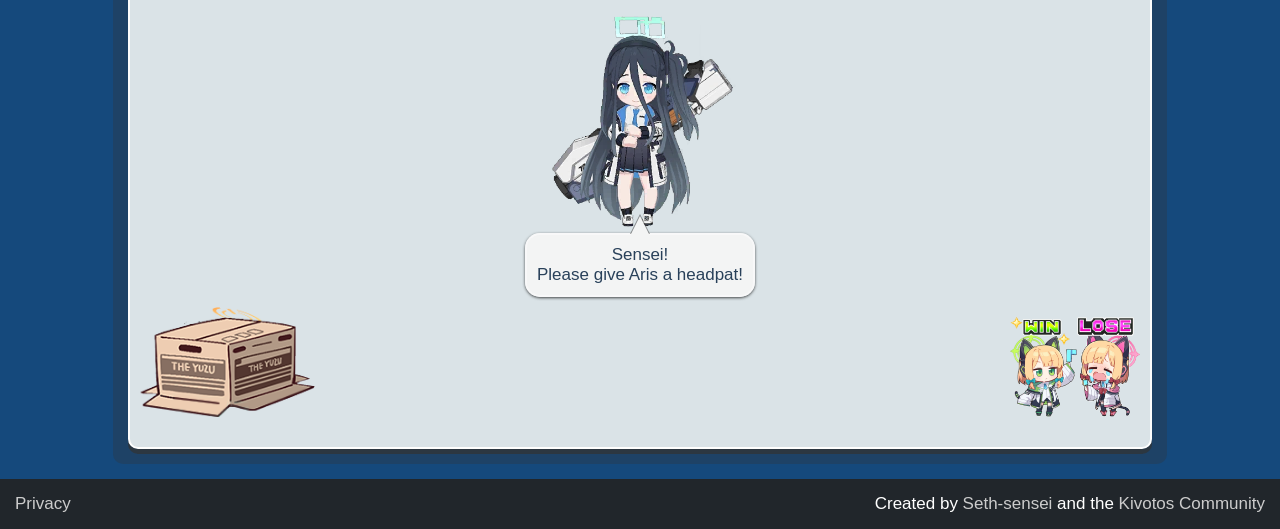
==== commit 8549a3a3: "Adding detailed mode for the story - if enabled, you can select exact chapter. Generates radar diagr" ====
--- a/index.html
+++ b/index.html
@@ -21,8 +21,8 @@
     <meta name="twitter:card" content="summary">
     <meta name="twitter:creator" content="@SethC1995">
 
-    <link rel="stylesheet" href="shittim-chest/plana.min.css">
-    <script src="shittim-chest/arona.min.js"></script>
+    <link rel="stylesheet" href="shittim-chest/plana.css">
+    <script src="shittim-chest/arona.js"></script>
     <script src="shittim-chest/html2canvas.min.js"></script>
     <script src="shittim-chest/ga.js" async></script>
   </head>
@@ -548,25 +548,29 @@
           
           <h2 id="completed"><span class="en">Story Completed</span><span class="ja">クリアしたストーリー</span></h2>
           <div class="info-row">
+            <label class="label" for="info-storySliderMode"><span class="en">Detail Mode:</span><span class="ja">詳細モード：</span></label>
+            <label class="checkbox"><input id="info-storySliderMode" type="checkbox" onchange="Arona.updateProfile(this, 'storySliderMode');"><span class="en">Generate radar chart</span><span class="ja">レーダーチャートを生成</span></label>
+          </div>
+          <div id="story-completed-section" class="info-row">
             <div class="info-sub-row">
               <label class="label"><span class="en">Part 1:</span><span class="ja">第1部：</span></label>
-              <label class="checkbox"><input id="info-p1_v1" type="checkbox" onchange="Arona.updateProfile(this, 'checkbox');">Vol.1</label><span class="divider"></span>
-              <label class="checkbox"><input id="info-p1_v2" type="checkbox" onchange="Arona.updateProfile(this, 'checkbox');">Vol.2</label><span class="divider"></span>
-              <label class="checkbox"><input id="info-p1_v3" type="checkbox" onchange="Arona.updateProfile(this, 'checkbox');">Vol.3</label><span class="divider"></span>
-              <label class="checkbox"><input id="info-p1_vf" type="checkbox" onchange="Arona.updateProfile(this, 'checkbox');">Vol.F</label>
+              <span class="story-item"><label class="checkbox"><input id="info-p1_v1" type="checkbox" onchange="Arona.updateProfile(this, 'checkbox');">Vol.1</label><input id="info-p1_v1_level" class="story-slider" type="range" min="0" max="3" value="0" title="Foreclosure Task Force&#10;0: Not started&#10;1: Ch.1 — Strange Days for the Task Force&#10;2: Ch.2 — Things Lost and Others Held On To&#10;3: Ch.3 — Traces of a Dream" oninput="Arona.updateProfile(this, 'storyLevel');"><span id="label-p1_v1" class="story-level-label"></span></span><span class="divider"></span>
+              <span class="story-item"><label class="checkbox"><input id="info-p1_v2" type="checkbox" onchange="Arona.updateProfile(this, 'checkbox');">Vol.2</label><input id="info-p1_v2_level" class="story-slider" type="range" min="0" max="2" value="0" title="Clockwork Flower Pavane&#10;0: Not started&#10;1: Ch.1 — Retromania&#10;2: Ch.2 — The Romance of Friendship, Courage, and Light" oninput="Arona.updateProfile(this, 'storyLevel');"><span id="label-p1_v2" class="story-level-label"></span></span><span class="divider"></span>
+              <span class="story-item"><label class="checkbox"><input id="info-p1_v3" type="checkbox" onchange="Arona.updateProfile(this, 'checkbox');">Vol.3</label><input id="info-p1_v3_level" class="story-slider" type="range" min="0" max="4" value="0" title="Eden Treaty&#10;0: Not started&#10;1: Ch.1 — Make-up Work Club, Here We Go!&#10;2: Ch.2 — Paradise Paradox&#10;3: Ch.3 — Our Stories&#10;4: Ch.4 — Kyrie of the Forgotten Gods" oninput="Arona.updateProfile(this, 'storyLevel');"><span id="label-p1_v3" class="story-level-label"></span></span><span class="divider"></span>
+              <span class="story-item"><label class="checkbox"><input id="info-p1_vf" type="checkbox" onchange="Arona.updateProfile(this, 'checkbox');">Vol.F</label><input id="info-p1_vf_level" class="story-slider" type="range" min="0" max="4" value="0" title="Where All Miracles Begin&#10;0: Not started&#10;1: Ch.1 — Operation Recapture Schale&#10;2: Ch.2 — Operational Plan: Nisir's Summit&#10;3: Ch.3 — The Ark of Atrahasis Conquest&#10;4: Ch.4 — Phrenapates Showdown" oninput="Arona.updateProfile(this, 'storyLevel');"><span id="label-p1_vf" class="story-level-label"></span></span>
             </div>
             <div class="info-sub-row">
               <label class="label empty"></label>
-              <label class="checkbox"><input id="info-p1_v4" type="checkbox" onchange="Arona.updateProfile(this, 'checkbox');">Vol.4</label><span class="divider"></span>
-              <label class="checkbox"><input id="info-p1_v5" type="checkbox" onchange="Arona.updateProfile(this, 'checkbox');">Vol.5</label><span class="divider"></span>
-              <label class="checkbox"><input id="info-p1_v6" type="checkbox" onchange="Arona.updateProfile(this, 'checkbox');">Vol.6</label><span class="divider"></span>
-              <label class="checkbox"><input id="info-p1_vex" type="checkbox" onchange="Arona.updateProfile(this, 'checkbox');">Vol.Ex</label>
+              <span class="story-item"><label class="checkbox"><input id="info-p1_v4" type="checkbox" onchange="Arona.updateProfile(this, 'checkbox');">Vol.4</label><input id="info-p1_v4_level" class="story-slider" type="range" min="0" max="2" value="0" title="Rabbit of Caerbannog&#10;0: Not started&#10;1: Ch.1 — RABBIT Squad, Begin Operation!&#10;2: Ch.2 — We Were RABBITs!" oninput="Arona.updateProfile(this, 'storyLevel');"><span id="label-p1_v4" class="story-level-label"></span></span><span class="divider"></span>
+              <span class="story-item"><label class="checkbox"><input id="info-p1_v5" type="checkbox" onchange="Arona.updateProfile(this, 'checkbox');">Vol.5</label><input id="info-p1_v5_level" class="story-slider" type="range" min="0" max="2" value="0" title="Hyakkaryouran&#10;0: Not started&#10;1: Ch.1 — Like the Flower That Wishes to Bloom&#10;2: Ch.2 — To You, Who's Trying to Bloom Alone" oninput="Arona.updateProfile(this, 'storyLevel');"><span id="label-p1_v5" class="story-level-label"></span></span><span class="divider"></span>
+              <span class="story-item"><label class="checkbox"><input id="info-p1_v6" type="checkbox" onchange="Arona.updateProfile(this, 'checkbox');">Vol.6</label><input id="info-p1_v6_level" class="story-slider" type="range" min="0" max="3" value="0" title="Oratorio of Days Gone By&#10;0: Not started&#10;1: Ch.1 — Sights Beyond the Boundary&#10;2: Ch.2 — Saying Goodbye to Yesterday&#10;3: Ch.3 — Ecclesia for the Future Left Behind" oninput="Arona.updateProfile(this, 'storyLevel');"><span id="label-p1_v6" class="story-level-label"></span></span><span class="divider"></span>
+              <span class="story-item"><label class="checkbox"><input id="info-p1_vex" type="checkbox" onchange="Arona.updateProfile(this, 'checkbox');">Vol.Ex</label><input id="info-p1_vex_level" class="story-slider" type="range" min="0" max="2" value="0" title="Decagrammaton&#10;0: Not started&#10;1: Ch.1 — Snake of Wisdom&#10;2: Ch.2 — Flaming Sword" oninput="Arona.updateProfile(this, 'storyLevel');"><span id="label-p1_vex" class="story-level-label"></span></span>
             </div>
             
             <div class="info-sub-row">
               <label class="label"><span class="en">Part 2:</span><span class="ja">第2部：</span></label>
-              <label class="checkbox"><input id="info-p2_v0" type="checkbox" onchange="Arona.updateProfile(this, 'checkbox');">Vol.0</label><span class="divider"></span>
-              <label class="checkbox"><input id="info-p2_vex" type="checkbox" onchange="Arona.updateProfile(this, 'checkbox');">Vol.Ex</label>
+              <span class="story-item"><label class="checkbox"><input id="info-p2_v0" type="checkbox" onchange="Arona.updateProfile(this, 'checkbox');">Vol.0</label><input id="info-p2_v0_level" class="story-slider" type="range" min="0" max="1" value="0" title="General Student Council&#10;0: Not started&#10;1: Ch.1" oninput="Arona.updateProfile(this, 'storyLevel');"><span id="label-p2_v0" class="story-level-label"></span></span><span class="divider"></span>
+              <span class="story-item"><label class="checkbox"><input id="info-p2_vex" type="checkbox" onchange="Arona.updateProfile(this, 'checkbox');">Vol.Ex</label><input id="info-p2_vex_level" class="story-slider" type="range" min="0" max="1" value="0" title="Volume EX&#10;0: Not started&#10;1: Ch.1" oninput="Arona.updateProfile(this, 'storyLevel');"><span id="label-p2_vex" class="story-level-label"></span></span>
             </div>
           </div>
           
@@ -642,6 +646,7 @@
               <div id="ba-p1_vex" class="rect"></div>
               <div id="ba-p2_v0" class="rect"></div>
               <div id="ba-p2_vex" class="rect"></div>
+              <canvas id="ba-story-radar" width="500" height="280"></canvas>
               <div id="ba-favstory" class="text-zone"></div>
               <div id="ba-favchar" class="text-zone"></div>
               <div id="ba-favschool" class="text-zone"></div>
--- a/shittim-chest/plana.css
+++ b/shittim-chest/plana.css
@@ -0,0 +1,1267 @@
+/* FONTS */
+@font-face {
+  font-family:'NotoSansJPWeb';
+  src:local("Noto Sans JP"),
+      url('fonts/NotoSansJP.ttf') format('truetype');
+  font-style:normal;
+  font-display:swap;
+  ascent-override:100%;
+  descent-override:0%;
+  line-gap-override:0%;
+}
+
+@font-face {
+  font-family:'CuprumWeb';
+  src:url('fonts/Cuprum-Variable.ttf') format('truetype');
+  font-weight:normal;
+  font-style:normal;
+}
+
+@font-face {
+  font-family:'FontAwesomeWeb';
+  src:url('fonts/fontawesome-webfont.eot?v=4.7.0');
+  src:url('fonts/fontawesome-webfont.eot?#iefix&v=4.7.0') format('embedded-opentype'), 
+      url('fonts/fontawesome-webfont.woff2?v=4.7.0') format('woff2'), 
+      url('fonts/fontawesome-webfont.woff?v=4.7.0') format('woff'), 
+      url('fonts/fontawesome-webfont.ttf?v=4.7.0') format('truetype'), 
+      url('fonts/fontawesome-webfont.svg?v=4.7.0#fontawesomeregular') format('svg');
+  font-weight:normal;
+  font-style:normal;
+}
+
+@font-face {
+  font-family:'FontAwesomeBrands';
+  src:url('fonts/fa-brands.woff2?v=4.7.0') format('woff2'), 
+      url('fonts/fa-brands.ttf?v=4.7.0') format('truetype'), 
+  font-weight:normal;
+  font-style:normal;
+}
+
+.fa {
+  display:inline-block;
+  font:normal normal normal 14px/1 FontAwesomeWeb, FontAwesomeBrands, FontAwesome;
+  font-size:inherit;
+  text-rendering:auto;
+  -webkit-font-smoothing:antialiased;
+  -moz-osx-font-smoothing:grayscale;
+}
+
+/* ANIMATION */
+@keyframes jump {
+  0% {
+    top:0px;
+  }
+  
+  25% {
+    top:15px;
+  }
+  
+  50% {
+    top:0px;
+  }
+  
+  75% {
+    top:-15px;
+  }
+  
+  100% {
+    top:0px;
+  }
+}
+
+@keyframes shake {
+  0% {
+    -webkit-transform:translate3d(0, 0, 0);
+            transform:translate3d(0, 0, 0)
+  }
+  
+  25% {
+    -webkit-transform:translate3d(15px, 0, 0);
+            transform:translate3d(15px, 0, 0)
+  }
+  
+  50% {
+    -webkit-transform:translate3d(0, 0, 0);
+            transform:translate3d(0, 0, 0)
+  }
+  
+  75% {
+    -webkit-transform:translate3d(-15px, 0, 0);
+            transform:translate3d(-15px, 0, 0)
+  }
+  
+  100% {
+    -webkit-transform:translate3d(0, 0, 0);
+            transform:translate3d(0, 0, 0)
+  }
+}
+
+@keyframes rage1 {
+  0% {
+    top:0px;
+  }
+  
+  25% {
+    top:5px;
+  }
+  
+  50% {
+    top:0px;
+  }
+  
+  75% {
+    top:-5px;
+  }
+  
+  100% {
+    top:0px;
+  }
+}
+
+@keyframes rage2 {
+  0% {
+    left:0px;
+  }
+  
+  25% {
+    left:5px;
+  }
+  
+  50% {
+    left:0px;
+  }
+  
+  75% {
+    left:-5px;
+  }
+  
+  100% {
+    left:0px;
+  }
+}
+
+.jump {
+  animation:jump 500ms ease-in-out;
+}
+
+.shake {
+  animation:shake 200ms linear;
+}
+
+.rage1 {
+  animation:rage1 200ms ease-in-out 5;
+}
+
+.rage2 {
+  animation:rage2 200ms ease-in-out 7;
+}
+
+
+/* page language */
+.en, .ja {
+  visibility:hidden;
+  position:fixed;
+  height:0px;
+  width:0px;
+}
+
+.en-lang .en, .ja-lang .ja {
+  visibility:visible;
+  position:static;
+  height:auto;
+  width:auto;
+}
+
+/* info inputs */
+textarea, input[type="text"], input[type="number"], input[type="color"], select {
+  font-size:18px;
+  font-family:"NotoSansJPWeb", "Noto Sans JP", "メイリオ", "Meiryo", "Osaka", "ヒラギノ角ゴ Pro W3", "Hiragino Kaku Gothic Pro", Helvetica, Arial, sans-serif;
+  color:#333;
+  background:#FFF;
+  border:2px solid #CCC;
+  border-radius:5px;
+  padding:5px;
+  outline:none;
+  resize:none;
+}
+
+input[type="text"]:disabled, input[type="color"]:disabled, textarea:disabled, select:disabled { color:#333; }
+input[type="text"]::placeholder, input[type="color"]::placeholder, textarea::placeholder { color:#BBB; }
+
+textarea:hover, input[type="text"]:hover, input[type="number"]:hover, input[type="color"]:hover, select:hover { border-color:#AAA; }
+textarea:focus, input[type="text"]:focus, input[type="number"]:focus, input[type="color"]:focus, select:focus { border-color:#18F; }
+
+input[type="color"] {
+  vertical-align:top;
+  padding:1px 2px;
+}
+select, input[type="color"] { cursor:pointer; }
+
+.info-row {
+  font-size:0;
+  margin:10px 0;
+}
+
+.info-sub-row { margin-bottom:15px; }
+
+.info-row input, .info-row select {
+  margin:0 3px;
+}
+
+.info-row .label {
+  font-weight:bold;
+  font-size:16px;
+  text-align:right;
+  vertical-align:top;
+  display:inline-block;
+  width:200px;
+  margin-right:5px;
+}
+.info-row label[for], .info-row input[type="checkbox"] { cursor:pointer; }
+.info-row label[for]:hover, .info-row .checkbox:hover { color:#39C; }
+.info-row .label.empty { visibility:hidden; }
+
+.sub-container {
+  display:inline-block;
+  width:500px;
+  max-width:100%;
+}
+
+.info-row .checkbox {
+  font-size:16px;
+  cursor:pointer;
+}
+
+.large-input { width:60%; }
+
+.divider:after {
+  content:"・";
+  font-size:16px;
+  color:#333;
+}
+
+input[type="file"] {
+  position:absolute;
+  visibility:hidden;
+  height:1px;
+  width:1px;
+}
+
+#info-about, #info-wants {
+  height:120px;
+  resize:none;
+}
+
+#avatar-prev {
+  background:#FFF;
+  border:1px solid #CCC;
+  height:75px;
+  width:75px;
+  margin-right:5px;
+  border-radius:100%;
+  background-image:url(template/avatar/arona.webp);
+  background-size:cover;
+  background-position:center;
+  background-repeat:no-repeat;
+  display:inline-block;
+  vertical-align:middle;
+  float:left;
+  margin-bottom:40px;
+}
+
+#bg-prev {
+  background:#FFF;
+  border:1px solid #CCC;
+  height:103px;
+  width:75px;
+  margin-right:5px;
+  background-image:url(template/bg/arona-room.webp);
+  background-size:cover;
+  background-position:center;
+  display:inline-block;
+  vertical-align:middle;
+  float:left;
+  margin-bottom:10px;
+}
+
+.customBG {
+  background-size:cover;
+  background-position:center;
+}
+
+.recommendedSize {
+  font-size:12px;
+}
+
+.uploadOK {
+  color:#080;
+  font-size:16px;
+  font-weight:bold;
+  margin-left:3px;
+}
+
+.uploadOK img {
+  position:absolute;
+  margin-left:6px;
+  max-height:100px;
+}
+
+#profile-controls { font-size:0; }
+
+/* profile */
+#preview-box {
+  border:2px solid #CCC;
+  display:inline-block;
+  margin:10px auto;
+  max-width:100%;
+  height:550px;
+  overflow:auto;
+}
+
+#preview-box.prev-full {
+  height:auto;
+  width:auto;
+  max-width:none;
+  overflow:hidden;
+  border:none;
+  margin:0;
+  -webkit-transform:scale(0.5);
+          transform:scale(0.5);
+  margin-top:-360px;
+  margin-bottom:-360px;
+}
+
+#generateProfile { font-size:18px; }
+
+#template {
+  width:1074px;
+  height:1470px;
+  margin:0 auto;
+  position:relative;
+  background-image:url(template/bg/arona-room.webp);
+  background-repeat:no-repeat;
+  font-family:Cuprum, "CuprumWeb", "NotoSansJPWeb", "Noto Sans JP", "メイリオ", "Meiryo", "Osaka", "ヒラギノ角ゴ Pro W3", "Hiragino Kaku Gothic Pro", Helvetica, Arial, sans-serif;
+  color:#333;
+}
+
+/* template language */
+#ba-lang {
+  top:0;
+  left:0;
+  right:0;
+  bottom:0;
+}
+.en-lang #ba-lang { background-image:url(template/en.png); }
+.ja-lang #ba-lang { background-image:url(template/ja.png); }
+
+/* template styles */
+#template > * {
+  position:absolute;
+}
+
+.text-zone {
+  font-size:23px;
+  line-height:25px;
+  text-align:left;
+  overflow:hidden;
+}
+
+.circle, .rect {
+  border:3px solid #000;
+  height:50px;
+  width:50px;
+  border-radius:100%;
+  display:none;
+}
+.rect { border-radius:10px; }
+
+.circle.complete, .rect.complete {
+  border-color:#080;
+  opacity:0.7;
+  display:block;
+}
+
+.complete:after {
+  content:"\f00c";
+  color:#080;
+  font-family:FontAwesomeWeb, FontAwesome;
+  font-size:20px;
+  height:20px;
+  width:20px;
+  line-height:20px;
+  position:absolute;
+  top:10px;
+  left:-25px;
+}
+
+#ba-avatar-container {
+  height:400px;
+  width:400px;
+  left:83px;
+  top:111px;
+  border-radius:100%;
+  border:4px solid #024077;
+  overflow:hidden;
+}
+
+#ba-avatar {
+  position:absolute;
+  top:0;
+  left:0;
+  height:100%;
+  width:100%;
+  background-position:center;
+  background-size:cover;
+  background-repeat:no-repeat;
+  background-image:url('template/avatar/arona.webp');
+}
+
+#ba-name, #ba-handle {
+  font-size:38px;
+  left:595px;
+  width:363px;
+  overflow:visible !important;
+  line-height:normal !important;
+}
+#ba-name { top:181px; }
+#ba-handle { top:355px; }
+
+#ba-gender { top:441px; }
+.male-gender #ba-gender {
+  border-color:#39C;
+  left:743px;
+  display:block;
+}
+
+.female-gender #ba-gender {
+  border-color:#C9C;
+  left:889px;
+  display:block;
+}
+
+.other-gender #ba-gender {
+  border-color:#999;
+  left:815px;
+  display:block;
+}
+
+#ba-p1_v1, #ba-p1_v2, #ba-p1_v3, #ba-p1_vf,
+#ba-p1_v4, #ba-p1_v5, #ba-p1_v6, #ba-p1_vex,
+#ba-p2_v0, #ba-p2_vex {
+  height:40px;
+  width:65px;
+}
+
+#ba-p1_vex, #ba-p2_vex {
+  width:78px;
+}
+
+/* row 1 */
+#ba-p1_v1, #ba-p1_v4, #ba-p2_v0 {
+  top:672px;
+}
+
+/* row 2 */
+#ba-p1_v2, #ba-p1_v5, #ba-p2_vex {
+  top:729px;
+}
+
+/* row 3 */
+#ba-p1_v3, #ba-p1_v6 {
+  top:787px;
+}
+
+/* row 4 */
+#ba-p1_vf, #ba-p1_vex {
+  top:842px;
+}
+
+/* column 1 */
+#ba-p1_v1, #ba-p1_v2, #ba-p1_v3, #ba-p1_vf {
+  left:117px;
+}
+
+/* column 2 */
+#ba-p1_v4, #ba-p1_v5, #ba-p1_v6, #ba-p1_vex {
+  left:239px;
+}
+
+/* column 3 */
+#ba-p2_v0, #ba-p2_vex {
+  left:399px;
+}
+
+#ba-favstory, #ba-favchar, #ba-favschool, #ba-favlobby {
+  left:323px;
+  width:675px;
+  height:60px;
+  border:2px solid #024077;
+  box-sizing:border-box;
+  border-radius:5px;
+  background:rgba(18, 138, 250, 0.05);
+  padding:2px;
+}
+
+#ba-favstory {
+  top:977px;
+}
+
+#ba-favchar {
+  top:1042px;
+}
+
+#ba-favschool {
+  top:1107px;
+}
+
+#ba-favlobby {
+  top:1172px;
+}
+
+#ba-about, #ba-wants {
+  /*font-size:1.52em*/;
+  top:1308px;
+  left:80px;
+  width:444px;
+  height:140px;
+  white-space:normal;
+  border:2px solid #024077;
+  box-sizing:border-box;
+  border-radius:5px;
+  background:rgba(18, 138, 250, 0.05);
+  padding:2px;
+}
+
+#ba-wants {
+  left:552px;
+}
+
+/* Japanese profile settings */
+.ja-lang .text-zone {
+  font-size:20px;
+}
+
+.ja-lang #ba-name, .ja-lang #ba-handle {
+  font-size:28px;
+  font-weight:normal;
+}
+
+.ja-lang #ba-name { top:185px; }
+.ja-lang #ba-handle { top:360px; }
+
+.ja-lang .male-gender #ba-gender { left:738px; }
+.ja-lang .female-gender #ba-gender { left:891px; }
+
+
+/* INITIAL STYLES */
+body {
+  color:#333;
+  background:url(images/bg.webp) 0% 80% no-repeat fixed #3397BD;
+  background-size:cover;
+  font-size:17px;
+  font-family:"NotoSansJPWeb", "Noto Sans JP", "メイリオ", "Meiryo", "Osaka", "ヒラギノ角ゴ Pro W3", "Hiragino Kaku Gothic Pro", Helvetica, Arial, sans-serif;
+  padding:0;
+  margin:0;
+  display:flex;
+  position:relative;
+  min-height:100vh;
+  flex-direction:column;
+}
+
+.night body {
+  background:url(images/bg-night.webp) 0% 80% no-repeat fixed #15497C;
+  background-size:cover;
+}
+
+#content {
+  width:80%;
+  max-width:1200px;
+  margin:15px auto;
+  padding:15px;
+  border-radius:10px;
+  background:#333;
+  background:rgba(50, 50, 50, 0.3)
+}
+
+#content-inner {
+  background:rgba(239, 245, 246, 0.90);
+  border:2px solid #FEFEFD;
+  border-radius:10px;
+  min-height:300px;
+  padding: 25px 10px;
+  box-shadow:0px 5px 0px rgba(50, 50, 50, 0.7);
+}
+
+#logo {
+  text-align:center;
+  margin:0 0 20px 0;
+}
+
+#logo img {
+  width:400px;
+}
+
+#logo img:hover {
+  opacity:0.75;
+}
+
+/* intro */
+#intro-box {
+  position:relative;
+  z-index:1;
+}
+
+#arona {
+  height:620px;
+}
+
+#headpat {
+  position:absolute;
+  border-radius:100%;
+  height:70px;
+  width:103px;
+  top:53px;
+  left:105px;
+  cursor:pointer;
+}
+
+#intro-arona-container {
+  max-height:400px;
+  margin-bottom:-100px;
+  overflow:hidden;
+  margin-right:10px;
+  position:relative;
+  top:0px;
+  float:right;
+  z-index:-1;
+}
+
+#button-options {
+  font-size:0;
+  text-align:right;
+  padding-right:230px;
+  position:relative;
+  z-index:1;
+}
+
+#button-options a {
+  color:#FFF;
+  font-size:17px;
+  text-shadow:1px 1px 0 rgba(0, 0, 0, 0.3);
+  box-shadow:none;
+  padding:5px 10px;
+}
+
+#button-options .link-profiles { background-color:#444; border-bottom:2px solid #222; }
+#button-options .link-profiles:hover { background-color:#333; }
+#button-options .link-profiles:active, #button-options .link-profiles:focus { background-color:#222; }
+
+#link-contact { background-color:#05C; border-bottom:2px solid #03A; }
+#link-github  { background-color:#96F; border-bottom:2px solid #74D; }
+#link-download  { background-color:#9C6; border-bottom:2px solid #7A4; }
+
+#link-contact:hover { background-color:#04B; }
+#link-github:hover  { background-color:#85E; }
+#link-download:hover  { background-color:#8B5; }
+
+#link-contact:active,
+#link-contact:focus { background-color:#03A; }
+#link-github:active,
+#link-github:focus  { background-color:#74D; }
+#link-download:active,
+#link-download:focus  { background-color:#7A4; }
+
+#preload {/* for preloading our Tios */
+  width:1px;
+  height:1px;
+  visibility:hidden;
+  overflow:hidden;
+}
+
+#intro-bubble, .dialogue {
+  color:#29415A;
+  background:#EEE;
+  background:rgba(245, 245, 245, 0.9);
+  box-shadow:0px 1px 3px rgba(0, 0, 0, 0.7);
+  border:2px solid #FEFEFD;
+  border:2px solid rgba(250, 250, 250, 0.7);
+  border-radius:15px;
+  display:inline-block;
+  padding:10px;
+  position:relative;
+  z-index:0;
+}
+
+#intro-bubble {
+  min-width:200px;
+  min-height:30px;
+  float:right;
+  margin:3px;
+  margin-right:240px;
+  margin-bottom:-110px;
+}
+
+#intro-bubble:after {
+  content:"";
+  border-bottom:20px solid #f3f4f4;
+  border-right:10px solid transparent;
+  border-left:10px solid transparent;
+  position:absolute;
+  right:-13px;
+  bottom:-8px;
+  -webkit-transform:rotate(125deg);
+          transform:rotate(125deg);
+}
+
+#intro-bubble:before {
+  content:"";
+  border-bottom:21px solid #333;
+  border-bottom:21px solid rgba(50, 50, 50, 0.5);
+  border-right:10px solid transparent;
+  border-left:10px solid transparent;
+  position:absolute;
+  right:-14.5px;
+  bottom:-9.5px;
+  -webkit-transform:rotate(125deg);
+          transform:rotate(125deg);
+}
+
+.dialogue:after {
+  content:"";
+  border-bottom:20px solid #f3f4f4;
+  border-right:10px solid transparent;
+  border-left:10px solid transparent;
+  position:absolute;
+  top:-19.5px;
+  left:50%;
+  margin-left:-10px;
+}
+
+.dialogue:before {
+  content:"";
+  border-bottom:20px solid #333;
+  border-bottom:20px solid rgba(50, 50, 50, 0.5);
+  border-right:10px solid transparent;
+  border-left:10px solid transparent;
+  position:absolute;
+  top:-21.5px;
+  left:50%;
+  margin-left:-10px;
+}
+
+/* alignment */
+.center { text-align:center; }
+.clear:after, .column-row:after {
+  content:"";
+  display:table;
+  clear:both;
+}
+
+
+/* LINKS AND BUTTONS */
+a {
+  color:#18F;
+  text-decoration:none;
+  cursor:pointer;
+  outline:none;
+}
+
+a:hover { color:#06D; }
+a:focus {
+  color:#BA0;
+  text-decoration:underline;
+}
+
+a.button {
+  text-decoration:none;
+  display:inline-block;
+}
+
+.button, a.button {
+  font-size:19px;
+  font-family:"NotoSansJPWeb", "Noto Sans JP", "メイリオ", "Meiryo", "Osaka", "ヒラギノ角ゴ Pro W3", "Hiragino Kaku Gothic Pro", Helvetica, Arial, sans-serif;
+  font-weight:bold;
+  color:#2D4663;
+  padding:10px 20px;
+  margin:5px;
+  background:#7DF;
+  border:none;
+  border-radius:12px;
+  box-shadow:0px 0px 2px rgba(0, 0, 0, 0.7), 0px 3px 3px rgba(0, 0, 0, 0.3);
+  cursor:pointer;
+  -webkit-transform:skew(-10deg);
+          transform:skew(-10deg);
+  user-select:none;
+  outline:none;
+}
+
+.button:hover, .button:focus, a.button:hover, a.button:focus { color:#2D4663; }
+button:hover, .button:hover, button:focus, .button:focus, a.button:hover, a.button:focus { background:#8EF; }
+button:active, .button:active, a.button:active {
+  color:#4B2116;
+  background:#F5E94B;
+}
+
+/* button icons */
+.button .fa {
+  font-size:20px;
+  margin-right:6px;
+  vertical-align:middle;
+}
+
+button i, .button i, button span, .button span {
+  font-style:normal;
+  display:inline-block;
+  -webkit-transform:skew(10deg);
+          transform:skew(10deg);
+}
+
+#link-github .fa { font-size:20px; }
+
+/* CUSTOM INPUTS */
+/* checkboxes */
+.pseudo_checkbox {
+  display:inline-block;
+  text-align:center;
+  background:#FFF;
+  border:2px solid #CCC;
+  border-radius:5px;
+  height:20px;
+  width:20px;
+  vertical-align:middle;
+  margin-right:3px;
+  position:relative;
+  overflow:hidden;
+  cursor:pointer;
+}
+
+.pseudo_checkbox:hover, .pseudo_checkbox:focus {
+  border-color:#18F;
+  outline:none;
+}
+
+.pseudo_checkbox:after {
+  content:"\f00c";
+  color:#18F;
+  font-family:FontAwesomeWeb, FontAwesome;
+  font-size:0px;
+  position:absolute;
+  top:0;
+  left:0;
+  right:0;
+  line-height:20px;
+}
+
+input:checked + .pseudo_checkbox:after { font-size:20px; }
+.input_hidden {
+  visibility:hidden;
+  position:absolute;
+}
+
+/* disabled */
+input[disabled] + .pseudo_checkbox {
+  opacity:0.5;
+  cursor:not-allowed;
+}
+
+/* label state and style */
+.checkbox_label {
+  font-weight:600;
+  cursor:pointer;
+  user-select:none;
+  opacity:0.5
+}
+
+.checkbox_label:hover { opacity:0.8; }
+
+input:checked ~ .checkbox_label {
+  opacity:1;
+}
+
+/* checkbox input toggle */
+.checkbox_input { visibility:hidden; }
+input:checked ~ .checkbox_input { visibility:visible; }
+
+
+/* lists */
+.menu-list {
+  text-align:left;
+  list-style-type:none;
+}
+.menu-list li { margin:20px 0; }
+
+.menu-list.with-halo li {
+  background:url(images/halo.png) no-repeat 0 50%;
+  min-height:25px;
+  padding-left:35px;
+}
+
+
+/* titles */
+h2 {
+  color:#2C4662;
+  border-bottom:2px solid #ABB7C3;
+  margin-top:30px;
+  margin-bottom:10px;
+}
+
+h2:before {
+  content:"";
+  background:url(images/arona.png) no-repeat center transparent;
+  background-size:cover;
+  display:inline-block;
+  margin-right:5px;
+  margin-bottom:-10px;
+  height:60px;
+  width:58px;
+}
+
+.title {
+  color:#333;
+  font-size:28px;
+  margin:20px 0;
+}
+
+.title-desc {
+  font-size:16px;
+}
+
+.title-med {
+  font-size:18px;
+  margin:10px 0;
+}
+
+.section-title {
+  color:#39C;
+  font-size:24px;
+  border-bottom:2px solid #39C;
+  margin:0;
+  padding-bottom:6px;
+}
+
+.sub-title {
+  font-size:18px;
+  margin:16px 0;
+}
+
+
+/* aris easter egg */
+#aris-easter-egg {
+  max-width:100%;
+  width:300px;
+  margin:0 auto;
+  position:relative;
+}
+
+#aris-container {
+  position:relative;
+  height:250px;
+  text-align:center;
+}
+
+#aris {
+  max-width:100%;
+  max-height:250px;
+  position:absolute;
+  left:50%;
+  bottom:0;
+  transform:translate(-50%, -0%);  
+}
+
+#aris-headpat {
+  height:40px;
+  width:55px;
+  border-radius:100%;
+  position:absolute;
+  top:52px;
+  left:119px;
+  cursor:pointer;
+}
+
+/* yuzu and momomido easter egg */
+#yuzu-easter-egg {
+  float:left;
+  cursor:pointer;
+  position:relative;
+}
+
+#yuzu {
+  position:absolute;
+  left:35px;
+  margin-top:-10px;
+}
+
+#yuzu-box {
+  position:absolute;
+  margin-top:0;
+  opacity:1;
+  visibility:visible;
+  transition:500ms;
+  transition-property:margin-top, opacity, visibility;
+}
+
+#yuzu-box.unboxed {
+  margin-top:-125px;
+  opacity:0;
+  visibility:hidden;
+}
+
+#yuzu-easter-egg img, #momomido-easter-egg img {
+  max-height:100px;
+}
+
+#momomido-easter-egg {
+  float:right;
+  cursor:pointer;
+}
+
+#momoi, #midori {
+  position:relative;
+}
+
+/* footer */
+footer {
+  color:#FFF;
+  background:#333;
+  background:rgba(35, 35, 35, 0.9);
+  text-align:center;
+  padding:15px;
+  position:relative;
+}
+
+footer a, #light-switch-label { color:#CCC; }
+footer a:hover, #light-switch-label:hover { color:#FFF; }
+
+footer ul {
+  list-style-type:none;
+  margin:0;
+  padding:0;
+}
+
+footer li { float:left; }
+footer li:before {
+  content:"\f111";
+  font-family:FontAwesomeWeb, FontAwesome;
+  font-size:6px;
+  margin:0 5px;
+  vertical-align:middle;
+}
+footer li:first-child:before { display:none; }
+
+.footer-left { float:left; }
+.footer-right { float:right; }
+
+/* responsive thingies */
+@media (max-width:1200px) {
+  #preview-box.prev-full { margin-left:-230px; }
+}
+
+@media (max-width:900px) {
+  #content {
+    width:100%;
+    padding:25px 0;
+  }
+}
+
+@media (max-width:750px) {
+  #logo img { max-width:100%; }
+
+  .info-row {
+    text-align:center;
+    margin-bottom:30px;
+  }
+
+  .uploadOK { display:block; }
+  
+  .info-row .label {
+    font-size:18px;
+    text-align:left;
+    border-bottom:2px solid #abb7c3;
+    margin-bottom:5px;
+    padding-bottom:2px;
+    display:block;
+    width:auto;
+  }
+  
+  #avatar-prev, #bg-prev {
+    margin-right:0px;
+    margin-bottom:5px;
+    float:none;
+  }
+  
+  .info-row input[type="text"], .info-row select, .info-row textarea {
+    width:90%;
+  }
+
+  .info-row input[type="color"] {
+    margin-top:5px;
+  }
+
+  #button-options {
+    text-align:center;
+    margin-top:70px;
+    padding:0 !important;
+  }
+
+  #intro-bubble, #intro-arona-container {
+    text-align:center;
+    float:none;
+  }
+
+  #intro-bubble {
+    width:90%;
+    min-width:auto;
+    margin:0 auto;
+  }
+
+  #intro-bubble:after, #intro-bubble:before {
+    bottom:-20px;
+    right:45%;
+    -webkit-transform:rotate(180deg);
+            transform:rotate(180deg);
+  }
+  
+  #intro-bubble:before {
+    bottom:-22px;
+  }
+  
+  #headpat {
+    left:50%;
+    margin-left:-40px;
+  }
+  
+  #contact-links {
+    float:none !important;
+    display:block;
+    width:80% !important;
+    margin:0 auto;
+    margin-top:60px;
+    top:0 !important;
+    right:0 !important;
+  }
+  
+  .footer-left, .footer-right {
+    text-align:center;
+    margin:15px 0;
+    float:none;
+  }
+}
+
+.story-slider {
+  width:65px;
+  vertical-align:middle;
+  margin:0 2px;
+  cursor:pointer;
+  accent-color:#024077;
+  display:none;
+}
+
+#story-completed-section.slider-mode .story-slider {
+  display:inline-block;
+}
+
+/* In slider mode: vol checkboxes are disabled.
+   Unchecked (level=0) = grayed. Checked (level>0) = full opacity. */
+#story-completed-section.slider-mode input[type="checkbox"]:not(:checked):disabled + .pseudo_checkbox {
+  opacity:0.3;
+  cursor:default;
+}
+#story-completed-section.slider-mode input[type="checkbox"]:checked:disabled + .pseudo_checkbox {
+  opacity:1;
+  cursor:default;
+}
+
+.story-level-label {
+  display:none;
+  font-size:13px;
+  color:#39C;
+  vertical-align:middle;
+  margin:0 4px;
+}
+#story-completed-section.slider-mode .story-level-label {
+  display:inline;
+}
+
+#ba-story-radar {
+  display:none;
+  left:560px;
+  top:610px;
+  width:500px;
+  height:280px;
+}
+
+.story-slider-mode #ba-story-radar {
+  display:block;
+}
+
+.story-slider-mode .rect.complete-max {
+  border-color:#E8559A;
+}
+.story-slider-mode .rect.complete-max:after {
+  color:#E8559A;
+}
+
+/* Detail mode: one vol per line */
+#story-completed-section.slider-mode .info-sub-row {
+  display:block;
+}
+
+#story-completed-section.slider-mode .info-sub-row .label {
+  display:block;
+  width:auto;
+  text-align:left;
+  font-size:15px;
+  margin-bottom:4px;
+}
+
+#story-completed-section.slider-mode .info-sub-row .label.empty {
+  display:none;
+}
+
+#story-completed-section.slider-mode .story-item {
+  display:block;
+  margin:3px 0 3px 16px;
+  vertical-align:middle;
+}
+
+#story-completed-section.slider-mode .divider {
+  display:none;
+}
+
+
+@media (max-width:400px) {
+  #arona {
+    height:500px;
+  }
+
+  #headpat {
+    top:42px;
+    margin-left:-33px;
+    width:80px;
+    height:50px;
+  }
+  
+  #yuzu-easter-egg, #momomido-easter-egg {
+    float:none;
+  }
+
+  #yuzu-easter-egg {
+    height:100px;
+    margin-top:20px;
+    margin-bottom:20px;
+    text-align:center;
+  }
+
+  #yuzu-box {
+    margin-left:-85px;
+  }
+
+  #yuzu {
+    margin-left:-50px;
+    left:auto;
+  }
+
+  #momomido-easter-egg {
+    text-align:center;
+  }
+}
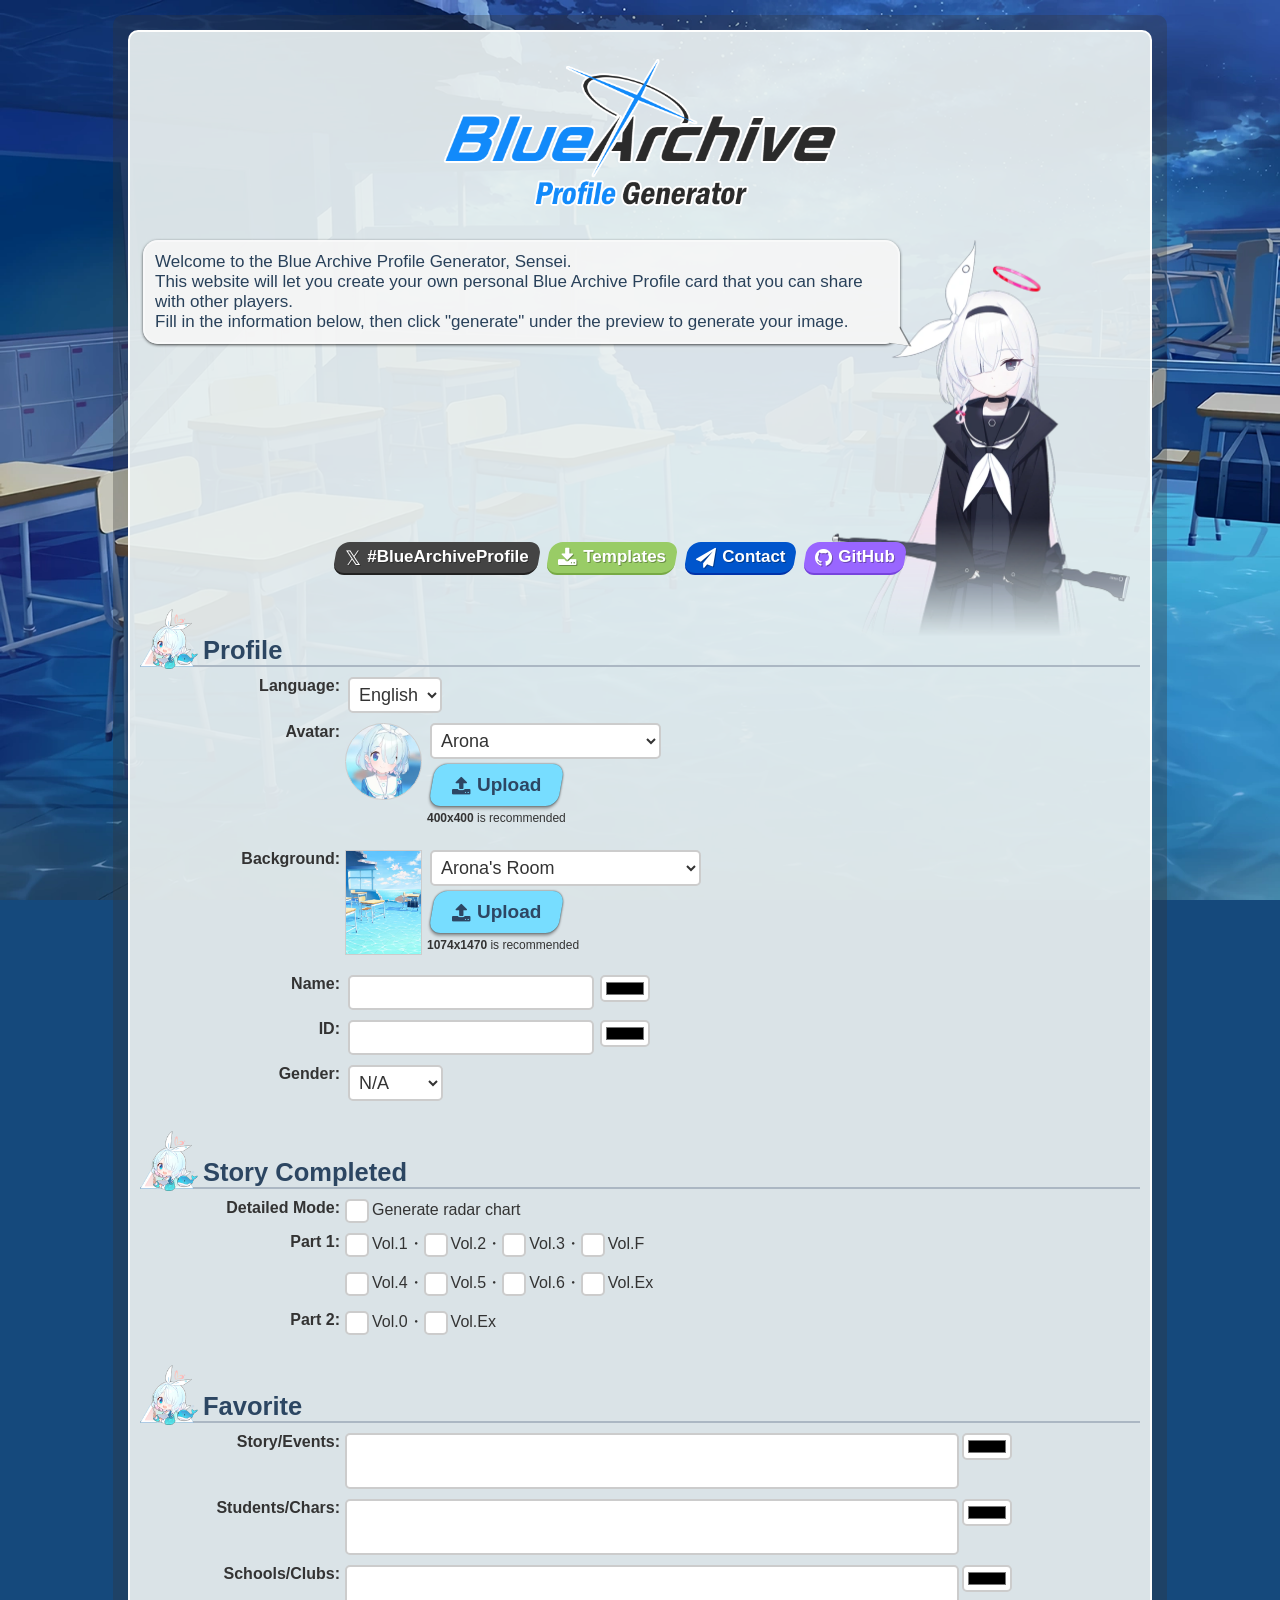
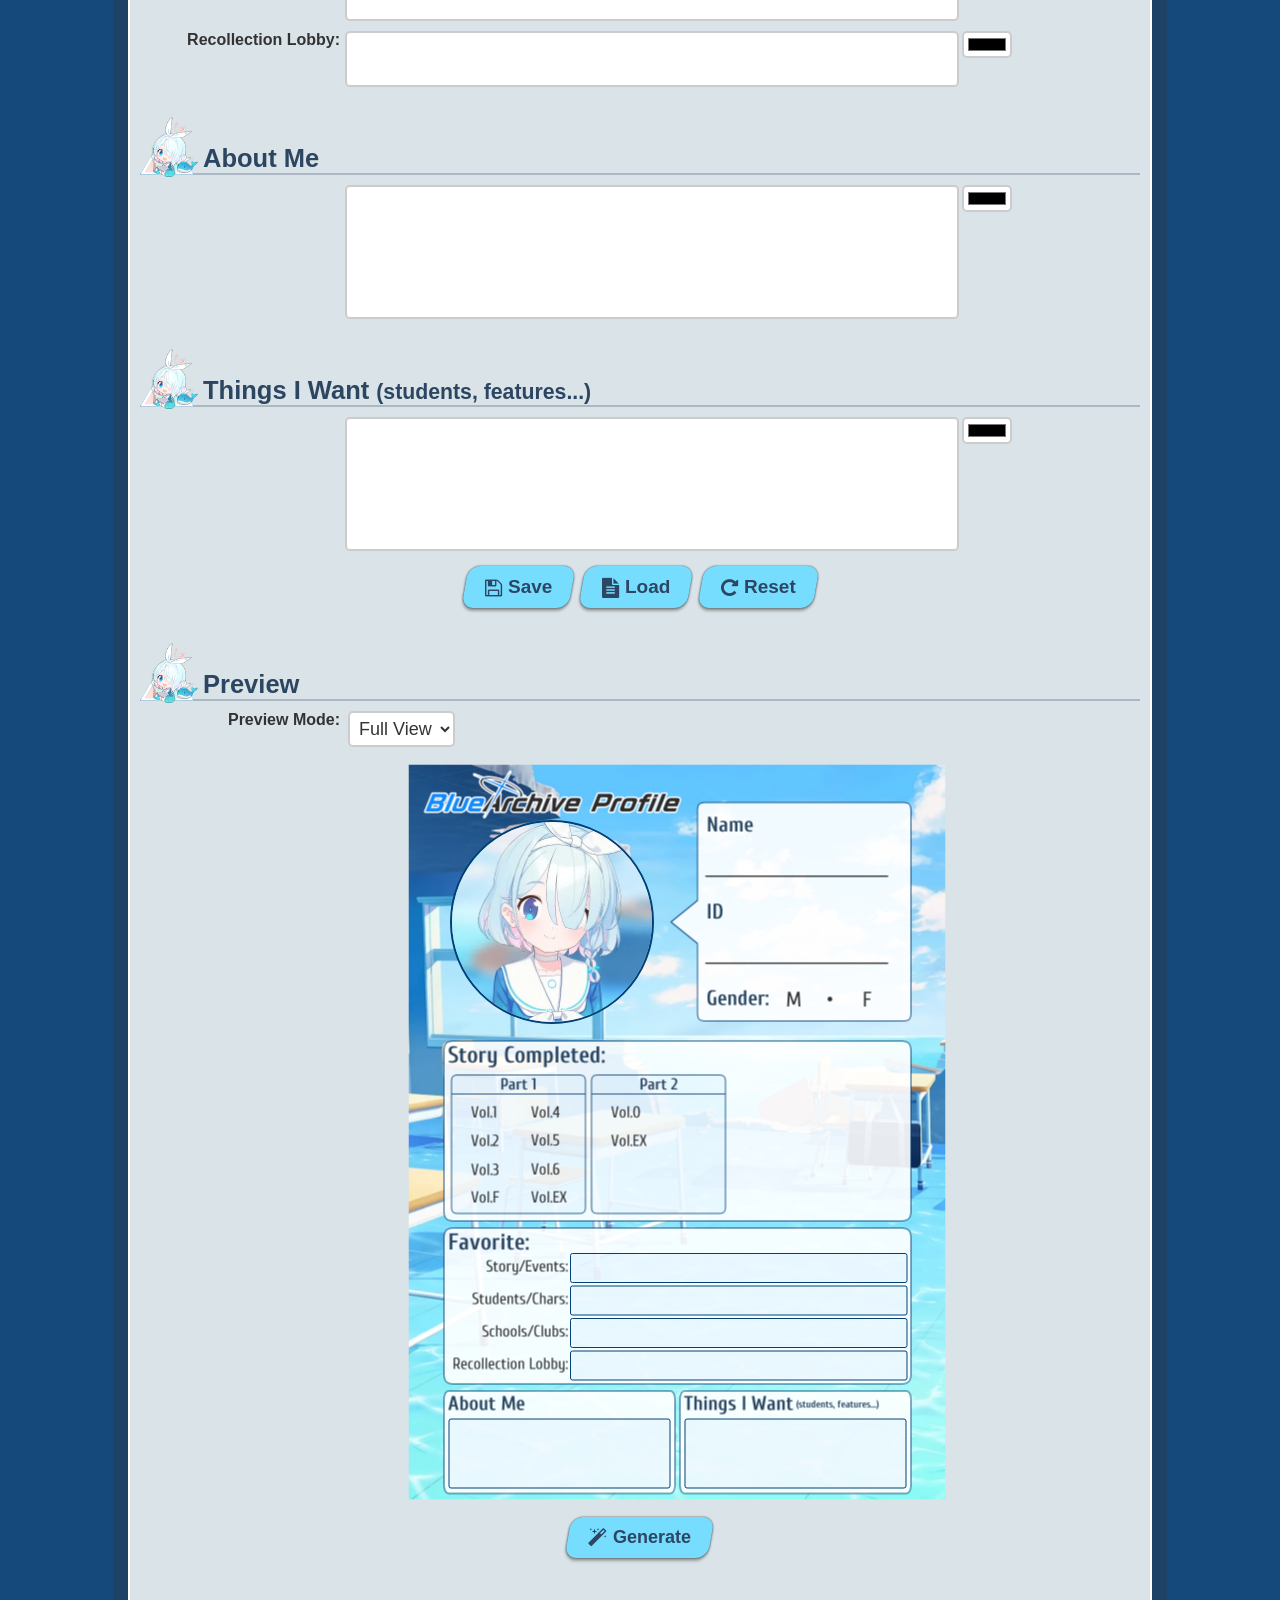
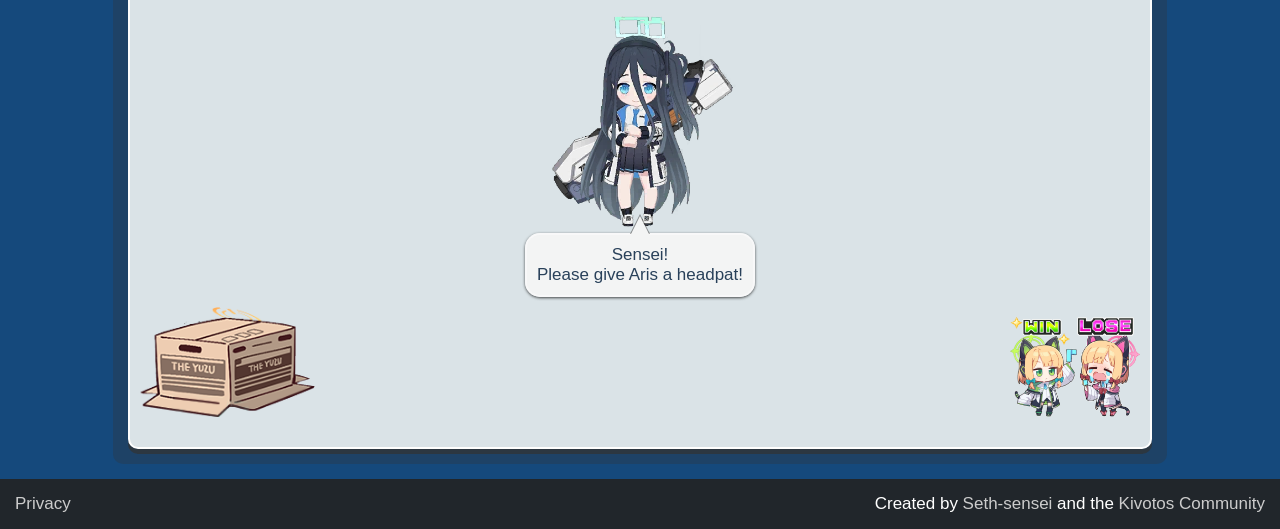
==== commit ec0d2bc2: "update detailed mode, translation, fixes - updated detailed mode   - in progress color is now blue. " ====
--- a/index.html
+++ b/index.html
@@ -548,29 +548,29 @@
           
           <h2 id="completed"><span class="en">Story Completed</span><span class="ja">クリアしたストーリー</span></h2>
           <div class="info-row">
-            <label class="label" for="info-storySliderMode"><span class="en">Detail Mode:</span><span class="ja">詳細モード：</span></label>
+            <label class="label" for="info-storySliderMode"><span class="en">Detailed Mode:</span><span class="ja">詳細モード：</span></label>
             <label class="checkbox"><input id="info-storySliderMode" type="checkbox" onchange="Arona.updateProfile(this, 'storySliderMode');"><span class="en">Generate radar chart</span><span class="ja">レーダーチャートを生成</span></label>
           </div>
           <div id="story-completed-section" class="info-row">
             <div class="info-sub-row">
               <label class="label"><span class="en">Part 1:</span><span class="ja">第1部：</span></label>
-              <span class="story-item"><label class="checkbox"><input id="info-p1_v1" type="checkbox" onchange="Arona.updateProfile(this, 'checkbox');">Vol.1</label><input id="info-p1_v1_level" class="story-slider" type="range" min="0" max="3" value="0" title="Foreclosure Task Force&#10;0: Not started&#10;1: Ch.1 — Strange Days for the Task Force&#10;2: Ch.2 — Things Lost and Others Held On To&#10;3: Ch.3 — Traces of a Dream" oninput="Arona.updateProfile(this, 'storyLevel');"><span id="label-p1_v1" class="story-level-label"></span></span><span class="divider"></span>
-              <span class="story-item"><label class="checkbox"><input id="info-p1_v2" type="checkbox" onchange="Arona.updateProfile(this, 'checkbox');">Vol.2</label><input id="info-p1_v2_level" class="story-slider" type="range" min="0" max="2" value="0" title="Clockwork Flower Pavane&#10;0: Not started&#10;1: Ch.1 — Retromania&#10;2: Ch.2 — The Romance of Friendship, Courage, and Light" oninput="Arona.updateProfile(this, 'storyLevel');"><span id="label-p1_v2" class="story-level-label"></span></span><span class="divider"></span>
-              <span class="story-item"><label class="checkbox"><input id="info-p1_v3" type="checkbox" onchange="Arona.updateProfile(this, 'checkbox');">Vol.3</label><input id="info-p1_v3_level" class="story-slider" type="range" min="0" max="4" value="0" title="Eden Treaty&#10;0: Not started&#10;1: Ch.1 — Make-up Work Club, Here We Go!&#10;2: Ch.2 — Paradise Paradox&#10;3: Ch.3 — Our Stories&#10;4: Ch.4 — Kyrie of the Forgotten Gods" oninput="Arona.updateProfile(this, 'storyLevel');"><span id="label-p1_v3" class="story-level-label"></span></span><span class="divider"></span>
-              <span class="story-item"><label class="checkbox"><input id="info-p1_vf" type="checkbox" onchange="Arona.updateProfile(this, 'checkbox');">Vol.F</label><input id="info-p1_vf_level" class="story-slider" type="range" min="0" max="4" value="0" title="Where All Miracles Begin&#10;0: Not started&#10;1: Ch.1 — Operation Recapture Schale&#10;2: Ch.2 — Operational Plan: Nisir's Summit&#10;3: Ch.3 — The Ark of Atrahasis Conquest&#10;4: Ch.4 — Phrenapates Showdown" oninput="Arona.updateProfile(this, 'storyLevel');"><span id="label-p1_vf" class="story-level-label"></span></span>
+              <span class="story-item"><label class="checkbox"><input id="info-p1_v1" type="checkbox" onchange="Arona.updateProfile(this, 'checkbox');">Vol.1</label><input id="info-p1_v1_level" class="story-slider" type="range" min="0" max="99" value="0" oninput="Arona.updateProfile(this, 'storyLevel');"><span id="label-p1_v1" class="story-level-label"></span></span><span class="divider"></span>
+              <span class="story-item"><label class="checkbox"><input id="info-p1_v2" type="checkbox" onchange="Arona.updateProfile(this, 'checkbox');">Vol.2</label><input id="info-p1_v2_level" class="story-slider" type="range" min="0" max="99" value="0" oninput="Arona.updateProfile(this, 'storyLevel');"><span id="label-p1_v2" class="story-level-label"></span></span><span class="divider"></span>
+              <span class="story-item"><label class="checkbox"><input id="info-p1_v3" type="checkbox" onchange="Arona.updateProfile(this, 'checkbox');">Vol.3</label><input id="info-p1_v3_level" class="story-slider" type="range" min="0" max="99" value="0" oninput="Arona.updateProfile(this, 'storyLevel');"><span id="label-p1_v3" class="story-level-label"></span></span><span class="divider"></span>
+              <span class="story-item"><label class="checkbox"><input id="info-p1_vf" type="checkbox" onchange="Arona.updateProfile(this, 'checkbox');">Vol.F</label><input id="info-p1_vf_level" class="story-slider" type="range" min="0" max="99" value="0" oninput="Arona.updateProfile(this, 'storyLevel');"><span id="label-p1_vf" class="story-level-label"></span></span>
             </div>
             <div class="info-sub-row">
               <label class="label empty"></label>
-              <span class="story-item"><label class="checkbox"><input id="info-p1_v4" type="checkbox" onchange="Arona.updateProfile(this, 'checkbox');">Vol.4</label><input id="info-p1_v4_level" class="story-slider" type="range" min="0" max="2" value="0" title="Rabbit of Caerbannog&#10;0: Not started&#10;1: Ch.1 — RABBIT Squad, Begin Operation!&#10;2: Ch.2 — We Were RABBITs!" oninput="Arona.updateProfile(this, 'storyLevel');"><span id="label-p1_v4" class="story-level-label"></span></span><span class="divider"></span>
-              <span class="story-item"><label class="checkbox"><input id="info-p1_v5" type="checkbox" onchange="Arona.updateProfile(this, 'checkbox');">Vol.5</label><input id="info-p1_v5_level" class="story-slider" type="range" min="0" max="2" value="0" title="Hyakkaryouran&#10;0: Not started&#10;1: Ch.1 — Like the Flower That Wishes to Bloom&#10;2: Ch.2 — To You, Who's Trying to Bloom Alone" oninput="Arona.updateProfile(this, 'storyLevel');"><span id="label-p1_v5" class="story-level-label"></span></span><span class="divider"></span>
-              <span class="story-item"><label class="checkbox"><input id="info-p1_v6" type="checkbox" onchange="Arona.updateProfile(this, 'checkbox');">Vol.6</label><input id="info-p1_v6_level" class="story-slider" type="range" min="0" max="3" value="0" title="Oratorio of Days Gone By&#10;0: Not started&#10;1: Ch.1 — Sights Beyond the Boundary&#10;2: Ch.2 — Saying Goodbye to Yesterday&#10;3: Ch.3 — Ecclesia for the Future Left Behind" oninput="Arona.updateProfile(this, 'storyLevel');"><span id="label-p1_v6" class="story-level-label"></span></span><span class="divider"></span>
-              <span class="story-item"><label class="checkbox"><input id="info-p1_vex" type="checkbox" onchange="Arona.updateProfile(this, 'checkbox');">Vol.Ex</label><input id="info-p1_vex_level" class="story-slider" type="range" min="0" max="2" value="0" title="Decagrammaton&#10;0: Not started&#10;1: Ch.1 — Snake of Wisdom&#10;2: Ch.2 — Flaming Sword" oninput="Arona.updateProfile(this, 'storyLevel');"><span id="label-p1_vex" class="story-level-label"></span></span>
+              <span class="story-item"><label class="checkbox"><input id="info-p1_v4" type="checkbox" onchange="Arona.updateProfile(this, 'checkbox');">Vol.4</label><input id="info-p1_v4_level" class="story-slider" type="range" min="0" max="99" value="0" oninput="Arona.updateProfile(this, 'storyLevel');"><span id="label-p1_v4" class="story-level-label"></span></span><span class="divider"></span>
+              <span class="story-item"><label class="checkbox"><input id="info-p1_v5" type="checkbox" onchange="Arona.updateProfile(this, 'checkbox');">Vol.5</label><input id="info-p1_v5_level" class="story-slider" type="range" min="0" max="99" value="0" oninput="Arona.updateProfile(this, 'storyLevel');"><span id="label-p1_v5" class="story-level-label"></span></span><span class="divider"></span>
+              <span class="story-item"><label class="checkbox"><input id="info-p1_v6" type="checkbox" onchange="Arona.updateProfile(this, 'checkbox');">Vol.6</label><input id="info-p1_v6_level" class="story-slider" type="range" min="0" max="99" value="0" oninput="Arona.updateProfile(this, 'storyLevel');"><span id="label-p1_v6" class="story-level-label"></span></span><span class="divider"></span>
+              <span class="story-item"><label class="checkbox"><input id="info-p1_vex" type="checkbox" onchange="Arona.updateProfile(this, 'checkbox');">Vol.Ex</label><input id="info-p1_vex_level" class="story-slider" type="range" min="0" max="99" value="0" oninput="Arona.updateProfile(this, 'storyLevel');"><span id="label-p1_vex" class="story-level-label"></span></span>
             </div>
             
             <div class="info-sub-row">
               <label class="label"><span class="en">Part 2:</span><span class="ja">第2部：</span></label>
-              <span class="story-item"><label class="checkbox"><input id="info-p2_v0" type="checkbox" onchange="Arona.updateProfile(this, 'checkbox');">Vol.0</label><input id="info-p2_v0_level" class="story-slider" type="range" min="0" max="1" value="0" title="General Student Council&#10;0: Not started&#10;1: Ch.1" oninput="Arona.updateProfile(this, 'storyLevel');"><span id="label-p2_v0" class="story-level-label"></span></span><span class="divider"></span>
-              <span class="story-item"><label class="checkbox"><input id="info-p2_vex" type="checkbox" onchange="Arona.updateProfile(this, 'checkbox');">Vol.Ex</label><input id="info-p2_vex_level" class="story-slider" type="range" min="0" max="1" value="0" title="Volume EX&#10;0: Not started&#10;1: Ch.1" oninput="Arona.updateProfile(this, 'storyLevel');"><span id="label-p2_vex" class="story-level-label"></span></span>
+              <span class="story-item"><label class="checkbox"><input id="info-p2_v0" type="checkbox" onchange="Arona.updateProfile(this, 'checkbox');">Vol.0</label><input id="info-p2_v0_level" class="story-slider" type="range" min="0" max="99" value="0" oninput="Arona.updateProfile(this, 'storyLevel');"><span id="label-p2_v0" class="story-level-label"></span></span><span class="divider"></span>
+              <span class="story-item"><label class="checkbox"><input id="info-p2_vex" type="checkbox" onchange="Arona.updateProfile(this, 'checkbox');">Vol.Ex</label><input id="info-p2_vex_level" class="story-slider" type="range" min="0" max="99" value="0" oninput="Arona.updateProfile(this, 'storyLevel');"><span id="label-p2_vex" class="story-level-label"></span></span>
             </div>
           </div>
           
--- a/shittim-chest/plana.css
+++ b/shittim-chest/plana.css
@@ -6,8 +6,6 @@
   font-style:normal;
   font-display:swap;
   ascent-override:100%;
-  descent-override:0%;
-  line-gap-override:0%;
 }
 
 @font-face {
@@ -391,7 +389,7 @@
   line-height:20px;
   position:absolute;
   top:10px;
-  left:-25px;
+  left:-27px;
 }
 
 #ba-avatar-container {
@@ -420,11 +418,14 @@
   font-size:38px;
   left:595px;
   width:363px;
-  overflow:visible !important;
-  line-height:normal !important;
-}
-#ba-name { top:181px; }
-#ba-handle { top:355px; }
+  height:60px;
+  line-height:75px;
+  white-space:nowrap;
+  text-overflow:ellipsis;
+  overflow:hidden;
+}
+#ba-name { top:162px; }
+#ba-handle { top:336px; }
 
 #ba-gender { top:441px; }
 .male-gender #ba-gender {
@@ -545,9 +546,6 @@
   font-size:28px;
   font-weight:normal;
 }
-
-.ja-lang #ba-name { top:185px; }
-.ja-lang #ba-handle { top:360px; }
 
 .ja-lang .male-gender #ba-gender { left:738px; }
 .ja-lang .female-gender #ba-gender { left:891px; }
@@ -1194,12 +1192,24 @@
   display:block;
 }
 
+.story-slider-mode .complete {
+  border-color:#024077;
+}
+
+.story-slider-mode .complete:after {
+  content:"\f02e";
+  color:#024077;
+}
+
+.story-slider-mode .complete.complete-max:after {
+  content:"\f00c";
+  color:#080;
+}
+
 .story-slider-mode .rect.complete-max {
-  border-color:#E8559A;
-}
-.story-slider-mode .rect.complete-max:after {
-  color:#E8559A;
-}
+  border-color:#080;
+}
+
 
 /* Detail mode: one vol per line */
 #story-completed-section.slider-mode .info-sub-row {
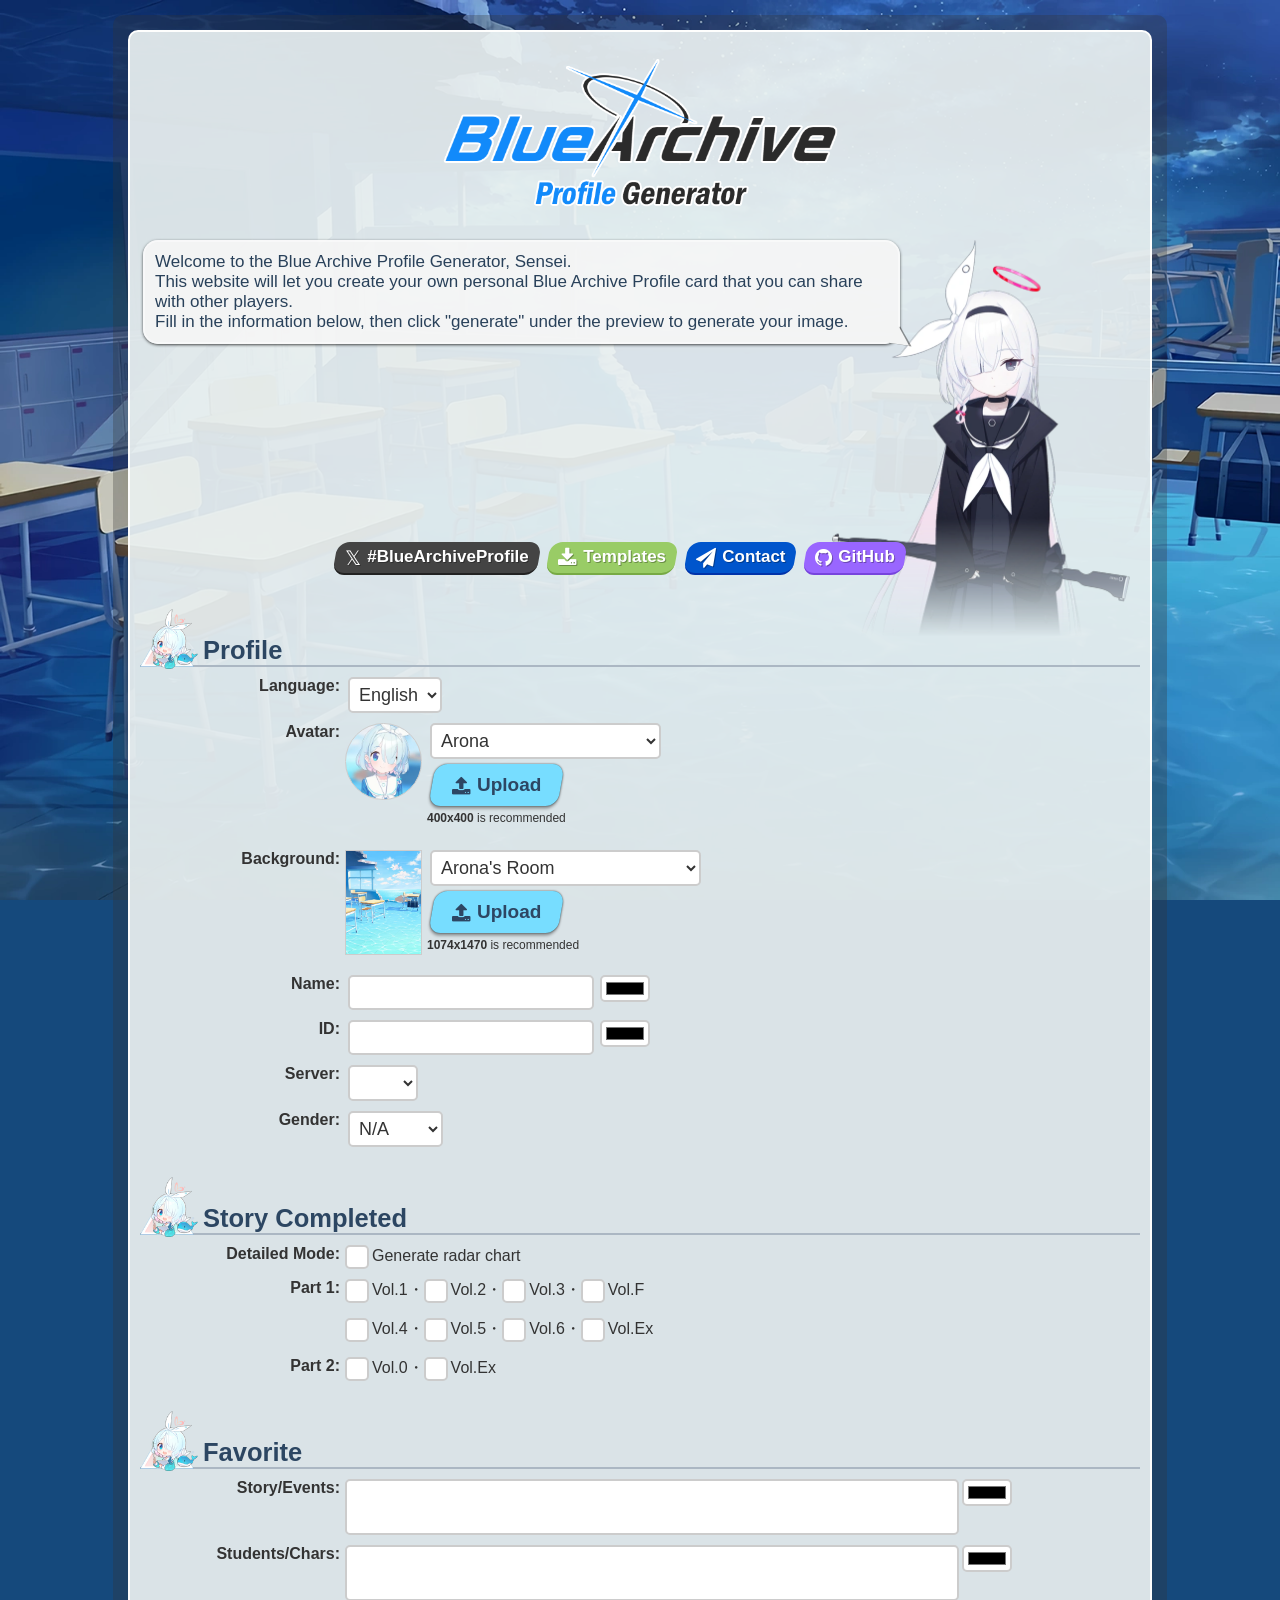
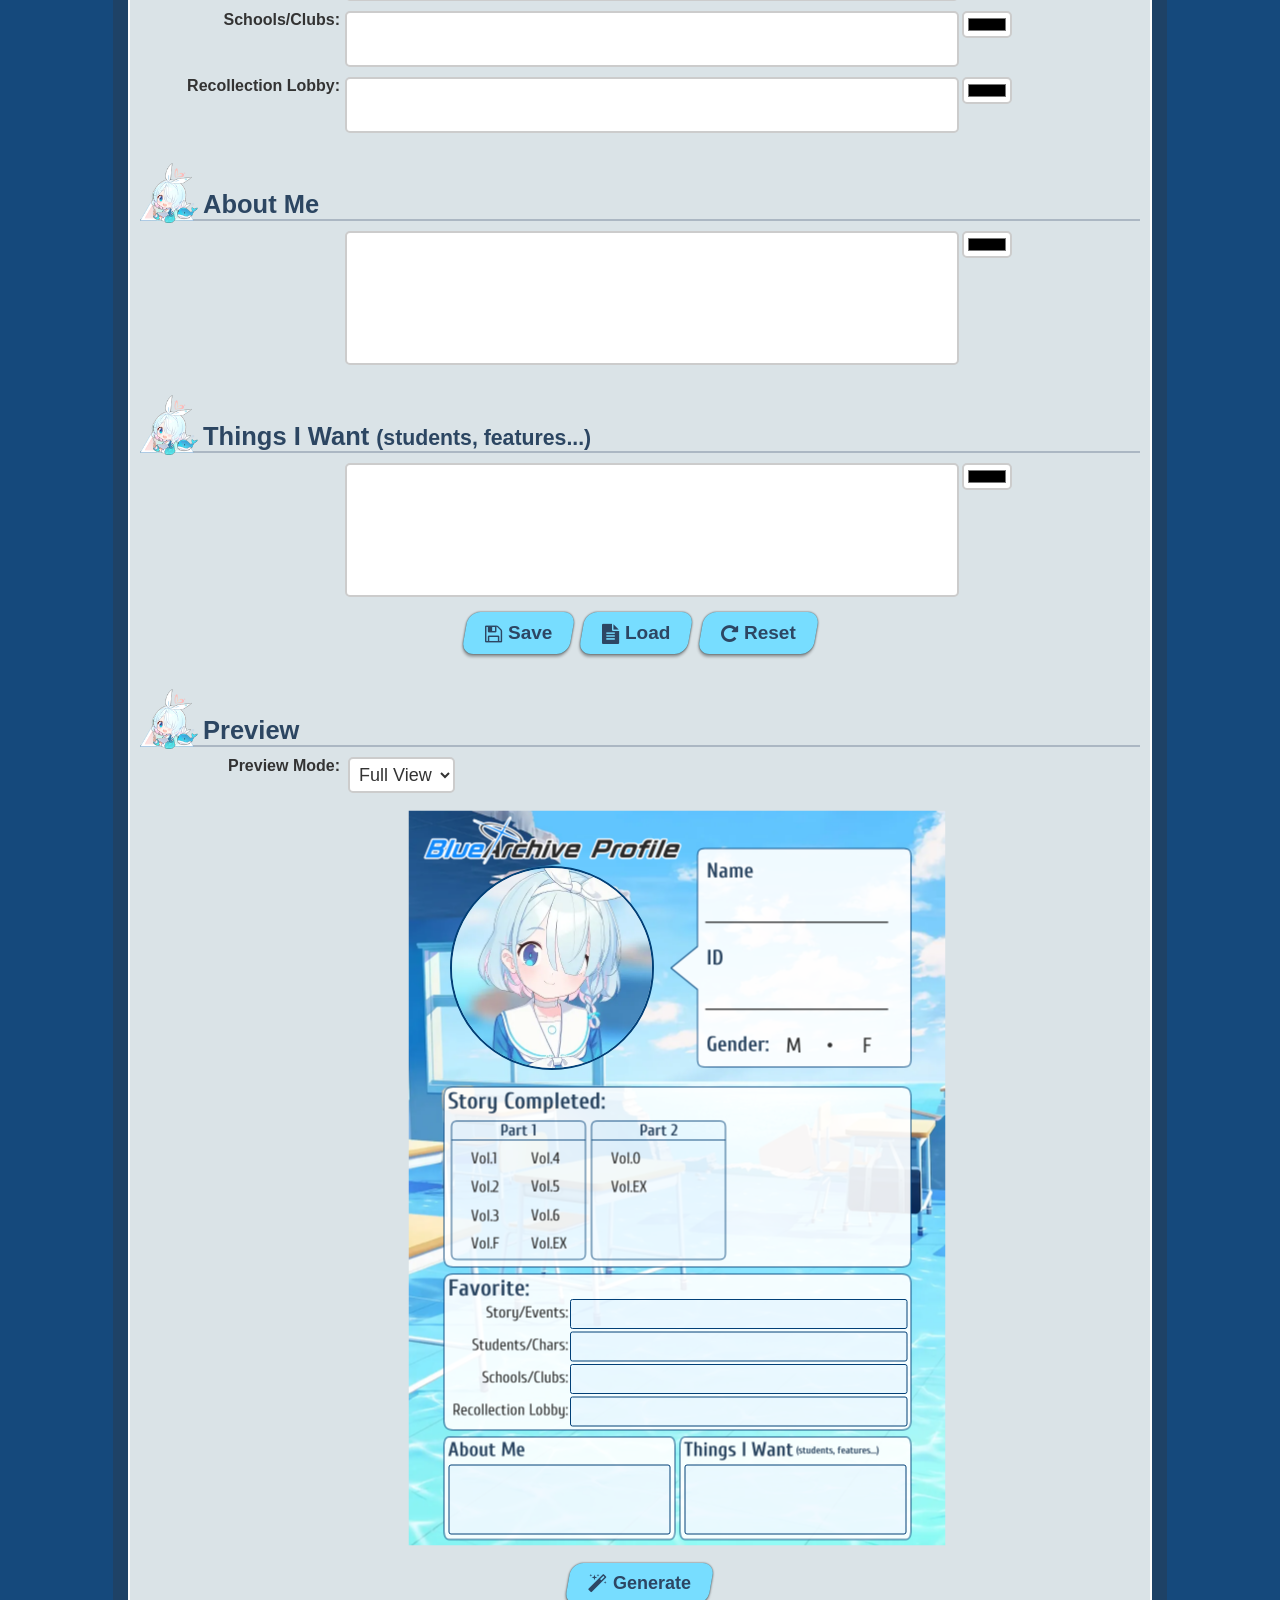
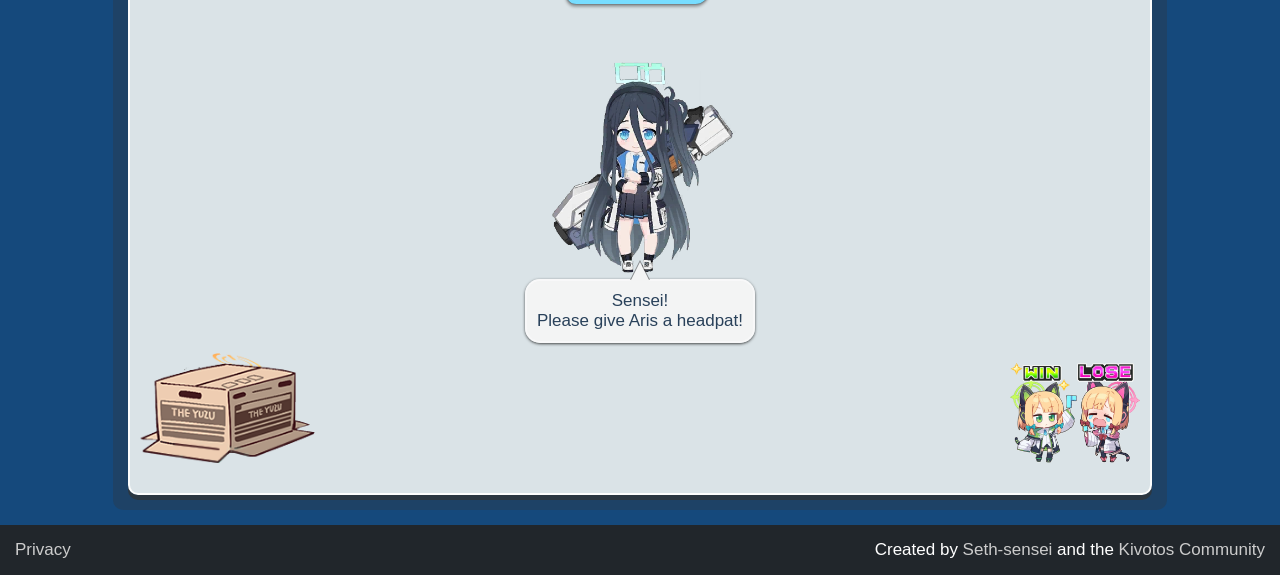
==== commit 9d56027e: "add server option #1" ====
--- a/index.html
+++ b/index.html
@@ -537,6 +537,20 @@
           </div>
           
           <div class="info-row">
+            <label class="label" for="info-gender"><span class="en">Server:</span><span class="ja">サーバー：</span></label>
+            <select id="info-server" onchange="Arona.updateProfile(this, 'text');">
+              <option value="" selected></option>
+              <option value="Asia">Asia</option>
+              <option value="CN">CN</option>
+              <option value="EU">EU</option>
+              <option value="JP">JP</option>
+              <option value="KR">KR</option>
+              <option value="NA">NA</option>
+              <option value="TW">TW</option>
+            </select>
+          </div>
+          
+          <div class="info-row">
             <label class="label" for="info-gender"><span class="en">Gender:</span><span class="ja">性別：</span></label>
             <select id="info-gender" onchange="Arona.updateProfile(this, 'gender');">
               <option value="null" data-en="N/A" data-ja="無し" selected></option>
@@ -635,6 +649,7 @@
               <div id="ba-avatar-container"><div id="ba-avatar"></div></div>
               <div id="ba-name" class="text-zone"></div>
               <div id="ba-handle" class="text-zone"></div>
+              <div id="ba-server" class="text-zone"></div>
               <div id="ba-gender" class="circle"></div>
               <div id="ba-p1_v1" class="rect"></div>
               <div id="ba-p1_v2" class="rect"></div>
--- a/shittim-chest/plana.css
+++ b/shittim-chest/plana.css
@@ -426,6 +426,25 @@
 }
 #ba-name { top:162px; }
 #ba-handle { top:336px; }
+
+#ba-server {
+  color:#FFF;
+  font-size:26px;
+  font-weight:bold;
+  text-align:center;
+  height:40px;
+  min-width:40px;
+  line-height:32px;
+  background:#128AFA;
+  border:2px solid #027AEA;
+  border-radius:5px;
+  top:274px;
+  left:640px;
+  padding:3px 6px;
+  box-sizing:border-box;
+}
+
+#ba-server:empty { display:none; }
 
 #ba-gender { top:441px; }
 .male-gender #ba-gender {
